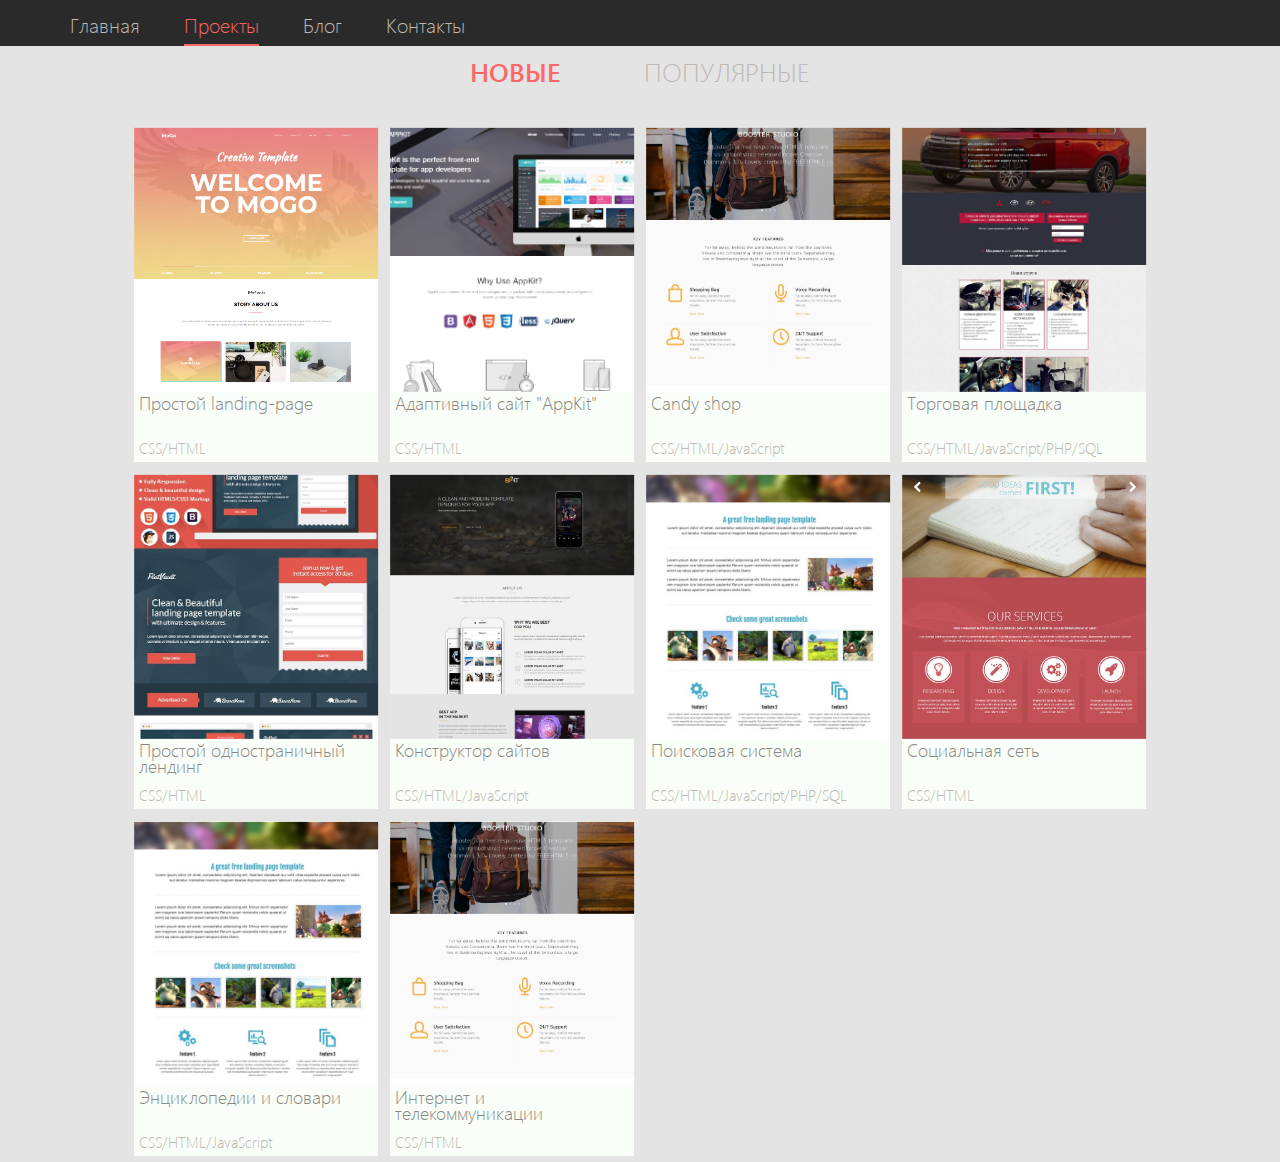
==== index.html @ 5f42e4a9 "Update index.html" ====
<!DOCTYPE html>
<html lang="en">

<head>
	<meta charset="UTF-8">
	<meta name="viewport" content="width=device-width, initial-scale=1.0">
	<meta http-equiv="X-UA-Compatible" content="ie=edge">
	<link rel="stylesheet" href="css/fonts.css">
	<link rel="stylesheet" href="css/normalize.css">
	<link rel="stylesheet" href="css/styles.css">
	<link rel="stylesheet" href="css/media_q.css">
	<title>Document</title>
</head>

<body>

	<div class="header-menu">
		<div class="header-menu__nav-btn"></div>
		<ul class="header-menu__box">
			<li><a class="header-menu__item" href="#">Главная</a></li>
			<li><a class="header-menu__item header-menu__item--active" href="#">Проекты</a></li>
			<li><a class="header-menu__item" href="#">Блог</a></li>
			<li><a class="header-menu__item" href="#">Контакты</a></li>
		</ul>
	</div>

	<div class="menu">
		<input type="checkbox" name="" id="menu__toogle">
		<label class="menu__btn" for="menu__toogle">
			<span class="menu__btn-icon"></span>
		</label>


		<ul class="menu__box">
			<li><a class="menu__item" href="#">Главная</a></li>
			<li><a class="menu__item" href="#">Проекты</a></li>
			<li><a class="menu__item" href="#">Блог</a></li>
			<li><a class="menu__item" href="#">Контакты</a></li>
		</ul>
	</div>

	<div class="wrap">
		<ul class="catalogue-filtr">
			<li class="catalogue-filtr__item"><span class="catalogue-filtr__link catalogue-filtr__link--active">Новые</span>
			</li>
			<li class="catalogue-filtr__item"><a class="catalogue-filtr__link" href="#">популярные</a></li>
		</ul>
	</div>

	<div class="wrap product-grid">
		<div class="product-grid__item product-card">
			<div class="product-card__wrapper">
				<div class="product-card__info product-card__info">
					<div class="product-info__img-box">
						<img class="product-info__img" src="img/product/mogo.png" alt="product">
					</div>
					<a href="mogo/index.html" class="product-info__desc">Простой landing-page</a>
					<p class="product-info__id">CSS/HTML</p>
				</div>
			</div>
		</div>
		<div class="product-grid__item product-card">
			<div class="product-card__wrapper">
				<div class="product-card__info product-card__info">
					<div class="product-info__img-box">
						<img class="product-info__img" src="img/product/appkit.png" alt="product">
					</div>
					<a href="appkit/index.html" class="product-info__desc">Адаптивный сайт "AppKit"</a>
					<p class="product-info__id">CSS/HTML</p>
				</div>
			</div>
		</div>
		<div class="product-grid__item product-card">
			<div class="product-card__wrapper">
				<div class="product-card__info product-card__info">
					<div class="product-info__img-box">
						<img class="product-info__img" src="img/product/2.jpg" alt="product">
					</div>
					<a href="candy_shop/index.html" class="product-info__desc">Candy shop</a>
					<p class="product-info__id">CSS/HTML/JavaScript</p>
				</div>
			</div>
		</div>
		<div class="product-grid__item product-card">
			<div class="product-card__wrapper">
				<div class="product-card__info product-card__info">
					<div class="product-info__img-box">
						<img class="product-info__img" src="img/product/3.jpg" alt="product">
					</div>
					<a href="#" class="product-info__desc">Торговая площадка</a>
					<p class="product-info__id">CSS/HTML/JavaScript/PHP/SQL</p>
				</div>
			</div>
		</div>
		<div class="product-grid__item product-card">
			<div class="product-card__wrapper">
				<div class="product-card__info product-card__info">
					<div class="product-info__img-box">
						<img class="product-info__img" src="img/product/4.jpg" alt="product">
					</div>
					<a href="#" class="product-info__desc">Простой одностраничный лендинг</a>
					<p class="product-info__id">CSS/HTML</p>
				</div>
			</div>
		</div>
		<div class="product-grid__item product-card">
			<div class="product-card__wrapper">
				<div class="product-card__info product-card__info">
					<div class="product-info__img-box">
						<img class="product-info__img" src="img/product/5.jpg" alt="product">
					</div>
					<a href="#" class="product-info__desc">Конструктор сайтов</a>
					<p class="product-info__id">CSS/HTML/JavaScript</p>
				</div>
			</div>
		</div>
		<div class="product-grid__item product-card">
			<div class="product-card__wrapper">
				<div class="product-card__info product-card__info">
					<div class="product-info__img-box">
						<img class="product-info__img" src="img/product/6.jpg" alt="product">
					</div>
					<a href="#" class="product-info__desc">Поисковая система</a>
					<p class="product-info__id">CSS/HTML/JavaScript/PHP/SQL</p>
				</div>
			</div>
		</div>
		<div class="product-grid__item product-card">
			<div class="product-card__wrapper">
				<div class="product-card__info product-card__info">
					<div class="product-info__img-box">
						<img class="product-info__img" src="img/product/7.jpg" alt="product">
					</div>
					<a href="#" class="product-info__desc">Социальная сеть</a>
					<p class="product-info__id">CSS/HTML</p>
				</div>
			</div>
		</div>
		<div class="product-grid__item product-card">
			<div class="product-card__wrapper">
				<div class="product-card__info product-card__info">
					<div class="product-info__img-box">
						<img class="product-info__img" src="img/product/6.jpg" alt="product">
					</div>
					<a href="#" class="product-info__desc">Энциклопедии и словари</a>
					<p class="product-info__id">CSS/HTML/JavaScript</p>
				</div>
			</div>
		</div>
		<div class="product-grid__item product-card">
			<div class="product-card__wrapper">
				<div class="product-card__info product-card__info">
					<div class="product-info__img-box">
						<img class="product-info__img" src="img/product/2.jpg" alt="product">
					</div>
					<a href="#" class="product-info__desc">Интернет и телекоммуникации</a>
					<p class="product-info__id">CSS/HTML</p>
				</div>
			</div>
		</div>
	</div>













</body>

</html>
---- css/fonts.css ----
@font-face {
    font-family: Trueno;
    font-style: normal;
    font-weight: 950;
    src: url('../fonts/SegoeUI-SemiBold.woff') format('woff');
    /* src: url('../fonts/TruenoUltBlk.woff2') format('woff2'); */
}

@font-face {
    font-family: Trueno;
    font-style: normal;
    font-weight: 300;
    src: url('../fonts/SegoeUI-Light.woff') format('woff');
    /* src: url('../fonts/TruenoLt.woff2') format('woff2'); */
}

@font-face {
    font-family: Trueno;
    font-style: normal;
    font-weight: 700;
    src: url('../fonts/SegoeUI-Light.woff') format('woff');
    /* src: url('../fonts/TruenoBd.woff2') format('woff2'); */
}
---- css/styles.css ----
html{color:#252525;background-color:#e4e4e4}html body{margin-top:60px}.header-menu{width:100%;height:46px;background-color:#2a2a2a;position:fixed;z-index:1;left:0;top:0}.header-menu__nav-btn{width:62px;height:46px;background-color:#ff6766}.header-menu__box{display:none}.menu{height:0}.menu #menu__toogle{opacity:0}.menu #menu__toogle:checked~.menu__btn .menu__btn-icon{-webkit-transform:rotate(45deg);transform:rotate(45deg)}.menu #menu__toogle:checked~.menu__btn :before{-webkit-transform:rotate(0deg);transform:rotate(0deg);top:0}.menu #menu__toogle:checked~.menu__btn :after{-webkit-transform:rotate(90deg);transform:rotate(90deg);top:0}.menu #menu__toogle:checked~.menu__box{visibility:visible;left:0}.menu__btn{display:block;position:fixed;top:12px;left:15px;width:30px;height:30px;z-index:2;cursor:pointer}.menu__btn-icon,.menu__btn-icon:after,.menu__btn-icon:before{margin:9px 0;display:block;position:absolute;width:100%;height:2px;background-color:#252525;-webkit-transition-duration:.25s;transition-duration:.25s}.menu__btn-icon:before{content:"";top:-12px;margin:0}.menu__btn-icon:after{content:"";bottom:-12px;margin:0}.menu__box{display:block;position:fixed;visibility:visible;z-index:1;margin:0;top:0;left:-100%;width:75%;height:100%;padding-left:0;border-top:46px solid #ff6766;background-color:#252525;-webkit-transition-duration:.4s;transition-duration:.4s}.menu__item{color:#ff6766;display:block;text-align:left;width:100%;font-size:30px;font-family:Segoe UI light;padding:15px;border-bottom:1px solid #272727}.menu__item:hover{background-color:#1b1b1b;color:#e4e4e4}.catalogue-filtr,.wrap{text-align:center}.catalogue-filtr{font-size:5.5vw;display:inline;margin:0 auto;padding:0}.catalogue-filtr__item{display:inline;margin:3%}.catalogue-filtr__link{color:#bdb9b5;text-transform:uppercase}.catalogue-filtr__link:hover{color:#ff6766}.catalogue-filtr__link--active{color:#ff6766;font-weight:900}.catalogue-filtr__link--active:hover{color:#252525}.product-grid{font-size:0;text-align:left;margin-top:3%}.product-card{width:96%;margin:2%;border:1px solid #e4e4e4;background-color:#f9fff8;display:inline-block}.product-card__wrapper{position:relative;width:100%;padding-bottom:137.2549019607843%}.product-card__info{position:absolute;width:100%;height:100%;font-size:10vw}.product-card__info .product-info{color:red}.product-card__info .product-info__cost{display:block;color:#aaa;font-size:1em;height:12%}.product-card__info .product-info__sell{color:#bdb9b5;font-size:.705882352em;height:5%}.product-card__info .product-info__img-box{position:relative;height:79%;width:100%}.product-card__info .product-info__img{position:absolute;top:50%;left:50%;-webkit-transform:translate(-50%,-50%);transform:translate(-50%,-50%);margin:0 auto;max-width:100%;height:100%;width:100%;-o-object-fit:cover;object-fit:cover;display:block}.product-card__info .product-info__sex{font-weight:700;color:#8a8784;font-size:.6470588235294118em;text-transform:uppercase;height:8%}.product-card__info .product-info__desc{display:block;color:#8a8784;font-size:.705882352em;height:15%;padding:3px 2% 0}.product-card__info .product-info__id{color:#bdb9b5;font-size:.5882352941176471em;height:5%;padding:0 2%}.product-card__info--sale .product-info__cost{color:#ff6766}.product-card__info--sale .product-info__sell{text-decoration:line-through}
/*# sourceMappingURL=[data-uri] */
---- css/media_q.css ----
@media (min-width:576px){.menu__box{width:50%}.catalogue-filtr{font-size:4vw}.product-card{width:46%;margin:2%}.product-card__info{font-size:5vw}}@media (min-width:768px){.menu__box{width:30%}.catalogue-filtr{font-size:2.8vw}.product-card{width:31.3333%;margin:1%}.product-card__info{font-size:3.33333333333333vw}}@media (min-width:992px){.header-menu__nav-btn{display:none}.header-menu__box{padding-left:50px;display:block}.header-menu li{display:inline;margin:0}.header-menu__item{color:#bdb9b5;font-size:20px;font-weight:700;margin:0 20px;padding-bottom:6px}.header-menu__item:hover{color:#ff6766}.header-menu__item--active{color:#ff6766;border-bottom:2px solid #ff6766}.menu{display:none}.catalogue-filtr{font-size:2vw}.product-grid{margin:3% 10% 0}.product-card{width:24%;margin:.5%}.product-card__info{font-size:2vw}}
/*# sourceMappingURL=[data-uri] */
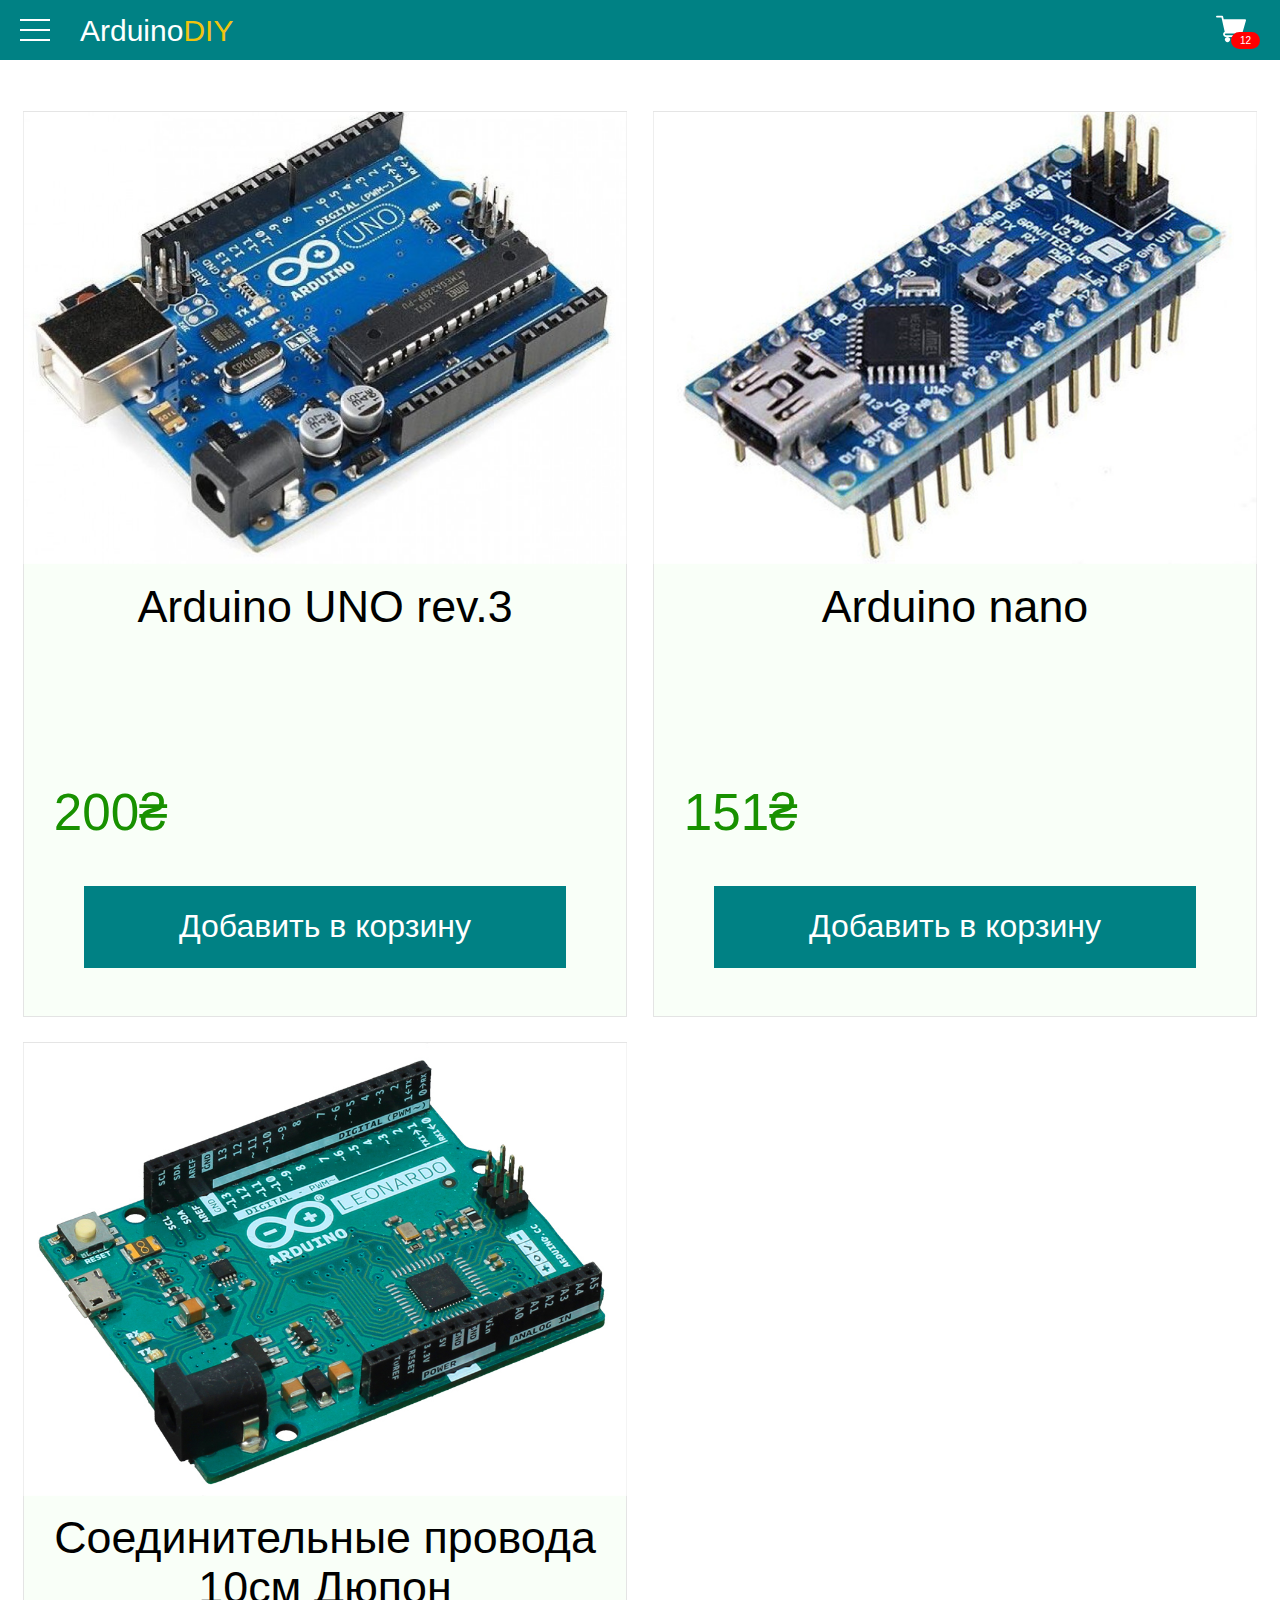
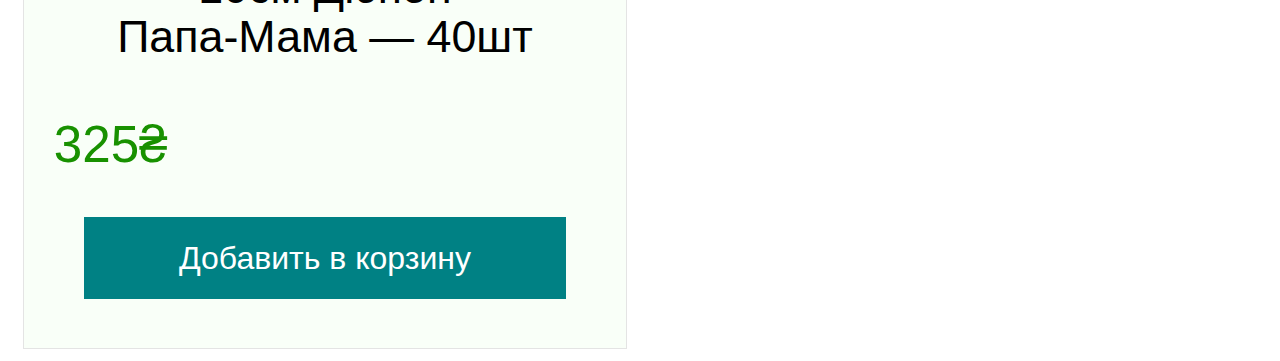
==== commit e581b418: "1" ====
--- a/index.html
+++ b/index.html
@@ -4,174 +4,116 @@
 <head>
 	<meta charset="UTF-8">
 	<meta name="viewport" content="width=device-width, initial-scale=1.0">
-	<meta http-equiv="X-UA-Compatible" content="ie=edge">
+	<title>Document</title>
+	<link rel="stylesheet" href="css/normalize.css">
 	<link rel="stylesheet" href="css/fonts.css">
-	<link rel="stylesheet" href="css/normalize.css">
-	<link rel="stylesheet" href="css/styles.css">
-	<link rel="stylesheet" href="css/media_q.css">
-	<title>Document</title>
+	<link rel="stylesheet" href="css/style.css">
+	<!-- <link rel="stylesheet" href="css/media_q1.css"> -->
+	<!-- <link rel="stylesheet" href="https://maxcdn.bootstrapcdn.com/font-awesome/4.5.0/css/font-awesome.min.css"> -->
+
 </head>
 
 <body>
+	<header class="header">
+		<div class="header__wrap">
+			<input id="menu__toggle" type="checkbox" />
+			<label class="menu__btn" for="menu__toggle">
+				<span></span>
+			</label>
+			<a href="#" class="header__logo">Arduino<span class="header__logo-light">DIY</span></a>
+			<ul class="header__menu">
+				<a href="#" class="header__logo-mobile">Arduino<span class="header__logo-light">DIY</span></a>
+				<li class="header__search">
+					<div class="search">
+						<input type="search" name="q">
+						<!-- <input type="submit" value="Поиск"> -->
+						<button>
+							<svg xmlns="http://www.w3.org/2000/svg" xmlns:xlink="http://www.w3.org/1999/xlink" version="1.1"
+								id="Capa_1" viewBox="0 0 511.999 511.999"
+								style="enable-background:new 0 0 511.999 511.999;" xml:space="preserve">
+								<path
+									d="M508.874,478.708L360.142,329.976c28.21-34.827,45.191-79.103,45.191-127.309c0-111.75-90.917-202.667-202.667-202.667    S0,90.917,0,202.667s90.917,202.667,202.667,202.667c48.206,0,92.482-16.982,127.309-45.191l148.732,148.732    c4.167,4.165,10.919,4.165,15.086,0l15.081-15.082C513.04,489.627,513.04,482.873,508.874,478.708z M202.667,362.667    c-88.229,0-160-71.771-160-160s71.771-160,160-160s160,71.771,160,160S290.896,362.667,202.667,362.667z" />
+							</svg>
+						</button>
+					</div>
+				</li>
+				<li><a class="header__menu-item" href="#">Головна</a></li>
+				<li><a class="header__menu-item" href="#">Про нас</a></li>
+				<li class="tab">
+					<input class="input" type="checkbox" id="tab1">
+					<label for="tab1" class="tab-title header__menu-item">Каталог</label>
+					<ul class="tab-content">
+						<li><a class="tab__link" href="#">&#149; Плати</a></li>
+						<li><a class="tab__link" href="#">&#149; Модулі</a></li>
+						<input class="input" type="submit" value="Submit">
+					</ul>
+				</li>
+				<li><a class="header__menu-item" href="#">Відгуки</a></li>
+				<li><a class="header__menu-item" href="#">Контакти</a></li>
+				<li><a class="header__menu-item" href="#">Блог</a></li>
+			</ul>
+			<a href="#" class="header__cart"><svg xmlns="http://www.w3.org/2000/svg" viewBox="0 -31 512.00033 512">
+					<path
+						d="m166 300.003906h271.003906c6.710938 0 12.597656-4.4375 14.414063-10.882812l60.003906-210.003906c1.289063-4.527344.40625-9.390626-2.433594-13.152344-2.84375-3.75-7.265625-5.964844-11.984375-5.964844h-365.632812l-10.722656-48.25c-1.523438-6.871094-7.617188-11.75-14.648438-11.75h-91c-8.289062 0-15 6.710938-15 15 0 8.292969 6.710938 15 15 15h78.960938l54.167968 243.75c-15.9375 6.929688-27.128906 22.792969-27.128906 41.253906 0 24.8125 20.1875 45 45 45h271.003906c8.292969 0 15-6.707031 15-15 0-8.289062-6.707031-15-15-15h-271.003906c-8.261719 0-15-6.722656-15-15s6.738281-15 15-15zm0 0" />
+					<path
+						d="m151 405.003906c0 24.816406 20.1875 45 45.003906 45 24.8125 0 45-20.183594 45-45 0-24.8125-20.1875-45-45-45-24.816406 0-45.003906 20.1875-45.003906 45zm0 0" />
+					<path
+						d="m362.003906 405.003906c0 24.816406 20.1875 45 45 45 24.816406 0 45-20.183594 45-45 0-24.8125-20.183594-45-45-45-24.8125 0-45 20.1875-45 45zm0 0" />
+				</svg>
+				<span class="header__cart-count">12</span>
+			</a>
+		</div>
 
-	<div class="header-menu">
-		<div class="header-menu__nav-btn"></div>
-		<ul class="header-menu__box">
-			<li><a class="header-menu__item" href="#">Главная</a></li>
-			<li><a class="header-menu__item header-menu__item--active" href="#">Проекты</a></li>
-			<li><a class="header-menu__item" href="#">Блог</a></li>
-			<li><a class="header-menu__item" href="#">Контакты</a></li>
-		</ul>
-	</div>
+	</header>
 
-	<div class="menu">
-		<input type="checkbox" name="" id="menu__toogle">
-		<label class="menu__btn" for="menu__toogle">
-			<span class="menu__btn-icon"></span>
-		</label>
+	<main>
+		<aside>
 
+		</aside>
 
-		<ul class="menu__box">
-			<li><a class="menu__item" href="#">Главная</a></li>
-			<li><a class="menu__item" href="#">Проекты</a></li>
-			<li><a class="menu__item" href="#">Блог</a></li>
-			<li><a class="menu__item" href="#">Контакты</a></li>
-		</ul>
-	</div>
-
-	<div class="wrap">
-		<ul class="catalogue-filtr">
-			<li class="catalogue-filtr__item"><span class="catalogue-filtr__link catalogue-filtr__link--active">Новые</span>
-			</li>
-			<li class="catalogue-filtr__item"><a class="catalogue-filtr__link" href="#">популярные</a></li>
-		</ul>
-	</div>
-
-	<div class="wrap product-grid">
-		<div class="product-grid__item product-card">
-			<div class="product-card__wrapper">
-				<div class="product-card__info product-card__info">
-					<div class="product-info__img-box">
-						<img class="product-info__img" src="img/product/mogo.png" alt="product">
+		<section>
+			<div class="wrap product-grid">
+				<div class="product-card">
+					<div class="product-card__wrapper">
+						<div class="product-card__info">
+							<div class="product-info__img-box">
+								<img class="product-info__img" src="img/uno.jpg" alt="product">
+							</div>
+							<a href="mogo/index.html" class="product-info__desc">Arduino UNO rev.3</a>
+							<p class="product-info__id">200₴</p>
+							<button class="product-info__buy-btn">Добавить в корзину</button>
+						</div>
 					</div>
-					<a href="mogo/index.html" class="product-info__desc">Простой landing-page</a>
-					<p class="product-info__id">CSS/HTML</p>
+				</div>
+				<div class="product-card">
+					<div class="product-card__wrapper">
+						<div class="product-card__info">
+							<div class="product-info__img-box">
+								<img class="product-info__img" src="img/nano.jpg" alt="product">
+							</div>
+							<a href="#" class="product-info__desc">Arduino nano</a>
+							<p class="product-info__id">151₴</p>
+							<button class="product-info__buy-btn">Добавить в корзину</button>
+						</div>
+					</div>
+				</div>
+				<div class="product-card">
+					<div class="product-card__wrapper">
+						<div class="product-card__info product-card__info">
+							<div class="product-info__img-box">
+								<img class="product-info__img" src="img/leonardo.jpg" alt="product">
+							</div>
+							<a href="#" class="product-info__desc">
+								Соединительные провода 10см Дюпон <br>Папа-Мама — 40шт
+								</a>
+							<p class="product-info__id">325₴</p>
+							<button class="product-info__buy-btn">Добавить в корзину</button>
+						</div>
+					</div>
 				</div>
 			</div>
-		</div>
-		<div class="product-grid__item product-card">
-			<div class="product-card__wrapper">
-				<div class="product-card__info product-card__info">
-					<div class="product-info__img-box">
-						<img class="product-info__img" src="img/product/appkit.png" alt="product">
-					</div>
-					<a href="appkit/index.html" class="product-info__desc">Адаптивный сайт "AppKit"</a>
-					<p class="product-info__id">CSS/HTML</p>
-				</div>
-			</div>
-		</div>
-		<div class="product-grid__item product-card">
-			<div class="product-card__wrapper">
-				<div class="product-card__info product-card__info">
-					<div class="product-info__img-box">
-						<img class="product-info__img" src="img/product/2.jpg" alt="product">
-					</div>
-					<a href="candy_shop/index.html" class="product-info__desc">Candy shop</a>
-					<p class="product-info__id">CSS/HTML/JavaScript</p>
-				</div>
-			</div>
-		</div>
-		<div class="product-grid__item product-card">
-			<div class="product-card__wrapper">
-				<div class="product-card__info product-card__info">
-					<div class="product-info__img-box">
-						<img class="product-info__img" src="img/product/3.jpg" alt="product">
-					</div>
-					<a href="#" class="product-info__desc">Торговая площадка</a>
-					<p class="product-info__id">CSS/HTML/JavaScript/PHP/SQL</p>
-				</div>
-			</div>
-		</div>
-		<div class="product-grid__item product-card">
-			<div class="product-card__wrapper">
-				<div class="product-card__info product-card__info">
-					<div class="product-info__img-box">
-						<img class="product-info__img" src="img/product/4.jpg" alt="product">
-					</div>
-					<a href="#" class="product-info__desc">Простой одностраничный лендинг</a>
-					<p class="product-info__id">CSS/HTML</p>
-				</div>
-			</div>
-		</div>
-		<div class="product-grid__item product-card">
-			<div class="product-card__wrapper">
-				<div class="product-card__info product-card__info">
-					<div class="product-info__img-box">
-						<img class="product-info__img" src="img/product/5.jpg" alt="product">
-					</div>
-					<a href="#" class="product-info__desc">Конструктор сайтов</a>
-					<p class="product-info__id">CSS/HTML/JavaScript</p>
-				</div>
-			</div>
-		</div>
-		<div class="product-grid__item product-card">
-			<div class="product-card__wrapper">
-				<div class="product-card__info product-card__info">
-					<div class="product-info__img-box">
-						<img class="product-info__img" src="img/product/6.jpg" alt="product">
-					</div>
-					<a href="#" class="product-info__desc">Поисковая система</a>
-					<p class="product-info__id">CSS/HTML/JavaScript/PHP/SQL</p>
-				</div>
-			</div>
-		</div>
-		<div class="product-grid__item product-card">
-			<div class="product-card__wrapper">
-				<div class="product-card__info product-card__info">
-					<div class="product-info__img-box">
-						<img class="product-info__img" src="img/product/7.jpg" alt="product">
-					</div>
-					<a href="#" class="product-info__desc">Социальная сеть</a>
-					<p class="product-info__id">CSS/HTML</p>
-				</div>
-			</div>
-		</div>
-		<div class="product-grid__item product-card">
-			<div class="product-card__wrapper">
-				<div class="product-card__info product-card__info">
-					<div class="product-info__img-box">
-						<img class="product-info__img" src="img/product/6.jpg" alt="product">
-					</div>
-					<a href="#" class="product-info__desc">Энциклопедии и словари</a>
-					<p class="product-info__id">CSS/HTML/JavaScript</p>
-				</div>
-			</div>
-		</div>
-		<div class="product-grid__item product-card">
-			<div class="product-card__wrapper">
-				<div class="product-card__info product-card__info">
-					<div class="product-info__img-box">
-						<img class="product-info__img" src="img/product/2.jpg" alt="product">
-					</div>
-					<a href="#" class="product-info__desc">Интернет и телекоммуникации</a>
-					<p class="product-info__id">CSS/HTML</p>
-				</div>
-			</div>
-		</div>
-	</div>
-
-
-
-
-
-
-
-
-
-
-
-
-
+		</section>
+	</main>
 </body>
 
-</html>
+</html>--- a/css/fonts.css
+++ b/css/fonts.css
@@ -1,23 +1,2 @@
-@font-face {
-    font-family: Trueno;
-    font-style: normal;
-    font-weight: 950;
-    src: url('../fonts/SegoeUI-SemiBold.woff') format('woff');
-    /* src: url('../fonts/TruenoUltBlk.woff2') format('woff2'); */
-}
-
-@font-face {
-    font-family: Trueno;
-    font-style: normal;
-    font-weight: 300;
-    src: url('../fonts/SegoeUI-Light.woff') format('woff');
-    /* src: url('../fonts/TruenoLt.woff2') format('woff2'); */
-}
-
-@font-face {
-    font-family: Trueno;
-    font-style: normal;
-    font-weight: 700;
-    src: url('../fonts/SegoeUI-Light.woff') format('woff');
-    /* src: url('../fonts/TruenoBd.woff2') format('woff2'); */
-}+@font-face{font-family:Maya;font-style:normal;font-weight:400;src:url(../fonts/maya.woff) format("woff")}
+/*# sourceMappingURL=[data-uri] */
--- a/css/style.css
+++ b/css/style.css
@@ -0,0 +1,2 @@
+@charset "UTF-8";.header{height:60px;background-color:#008184;position:-webkit-sticky;position:sticky;top:0;z-index:2;width:100%}.header__wrap{height:100%;display:flex;justify-content:space-between;align-items:center}.header #menu__toggle{display:none}.header #menu__toggle:checked~.menu__btn>span{transform:rotate(45deg)}.header #menu__toggle:checked~.menu__btn>span:before{top:0;transform:rotate(0)}.header #menu__toggle:checked~.menu__btn>span:after{top:0;transform:rotate(90deg)}.header #menu__toggle:checked~.header__menu{visibility:visible;left:0}.header .menu__btn{display:flex;align-items:center;position:fixed;top:10px;left:20px;width:30px;height:40px;cursor:pointer;z-index:2}.header .menu__btn>span,.header .menu__btn>span:after,.header .menu__btn>span:before{display:block;position:absolute;width:100%;height:2px;background-color:#fff;transition-duration:.25s}.header .menu__btn>span:before{content:"";top:-10px}.header .menu__btn>span:after{content:"";top:10px}.header__logo{color:#fff;font-size:30px;margin-left:80px;transition:.5s}.header__logo-light,.header__logo:hover{color:#f1c40f}.header__logo-mobile{color:#fff;font-size:30px;margin-left:80px;padding:17px 0;transition:.5s}.header__logo-mobile:hover{color:#f1c40f}.header__search .search{margin:10px 40px;display:flex;width:100%x;height:40px;min-height:20px;outline:none}.header__search input[type=search]{height:39px;position:relative;border:none;outline:none;width:100%;background-color:#008184;padding-left:20px;color:#f1c40f}.header__search input[type=search]::-webkit-search-cancel-button{display:none}.header__search button{outline:none;right:0;top:5px;width:60px;height:39px;border:none;background-color:#f1c40f}.header__search button svg{margin-top:5px;height:20px;width:20px;fill:#323232}.header__search button:active{background-color:#b1900d}.header__menu{z-index:1;display:flex;flex-direction:column;position:fixed;visibility:hidden;top:0;left:-100%;width:85%;height:1000px;margin:0;padding:0;list-style:none;background-color:#014e51;box-shadow:1px 0 6px rgba(0,0,0,.2);transition-duration:.25s}.header__menu-item{display:block;color:#fff;font-size:20px;font-weight:100;padding:10px 10px 10px 20px;margin:0 40px;transition:.5s;border-bottom:1px solid rgba(1,93,94,.76)}.header__menu-item:hover{background-color:#008184;color:#f1c40f}.header__menu .tab .input{display:none}.header__menu .tab-title{display:block;cursor:pointer}.header__menu .tab-title:after{content:"+";float:right}.header__menu .tab-content{display:none;padding:0}.header__menu .tab :checked+.tab-title{padding-bottom:10px}.header__menu .tab :checked+.tab-title:after{content:"−"}.header__menu .tab :checked~.tab-content{display:block}.header__menu .tab__link{width:70%;display:block;padding:10px;color:#fff;margin-left:80px}.header__menu .tab__link:hover{color:#f1c40f;background-color:#008184}.header__cart{padding:10px 0 10px 10px}.header__cart svg{height:30px;width:30px;fill:#fff}.header__cart svg:hover{fill:#f1c40f;transition:.5s}.header__cart-count{color:#fff;position:relative;left:-20px;background-color:red;padding:3px 9px;border-radius:25px;font-size:10px;z-index:0}section .product-grid{font-size:0;text-align:left;margin:3% 10px 0;display:flex;flex-wrap:wrap}section .product-card{width:48%;margin:1%;border:1px solid #e4e4e4;background-color:#f9fff8;display:inline-block}section .product-card__wrapper{position:relative;width:100%;padding-bottom:150%}section .product-card__info{position:absolute;width:100%;height:100%;font-size:10vw}section .product-card__info .product-info__img-box{position:relative;height:50%;width:100%}section .product-card__info .product-info__img{position:absolute;top:50%;left:50%;transform:translate(-50%,-50%);margin:0 auto;max-width:100%;height:100%;width:100%;-o-object-fit:cover;object-fit:cover;display:block}section .product-card__info .product-info__desc{display:block;text-align:center;color:#000;font-size:35%;line-height:1.1;height:25%;padding:18px 2% 0}section .product-card__info .product-info__id{color:#189100;font-size:40%;height:5%;padding:0 5%}section .product-card__info .product-info__buy-btn{color:#fff;font-size:25%;text-decoration:none;-webkit-user-select:none;-moz-user-select:none;-ms-user-select:none;user-select:none;background:#008184;padding:.7em 1.5em;outline:none;border:none;margin:0 10% 5%;width:80%}section .product-card__info .product-info__buy-btn:active,section .product-card__info .product-info__buy-btn:hover{background-color:#014e51}
+/*# sourceMappingURL=[data-uri] */
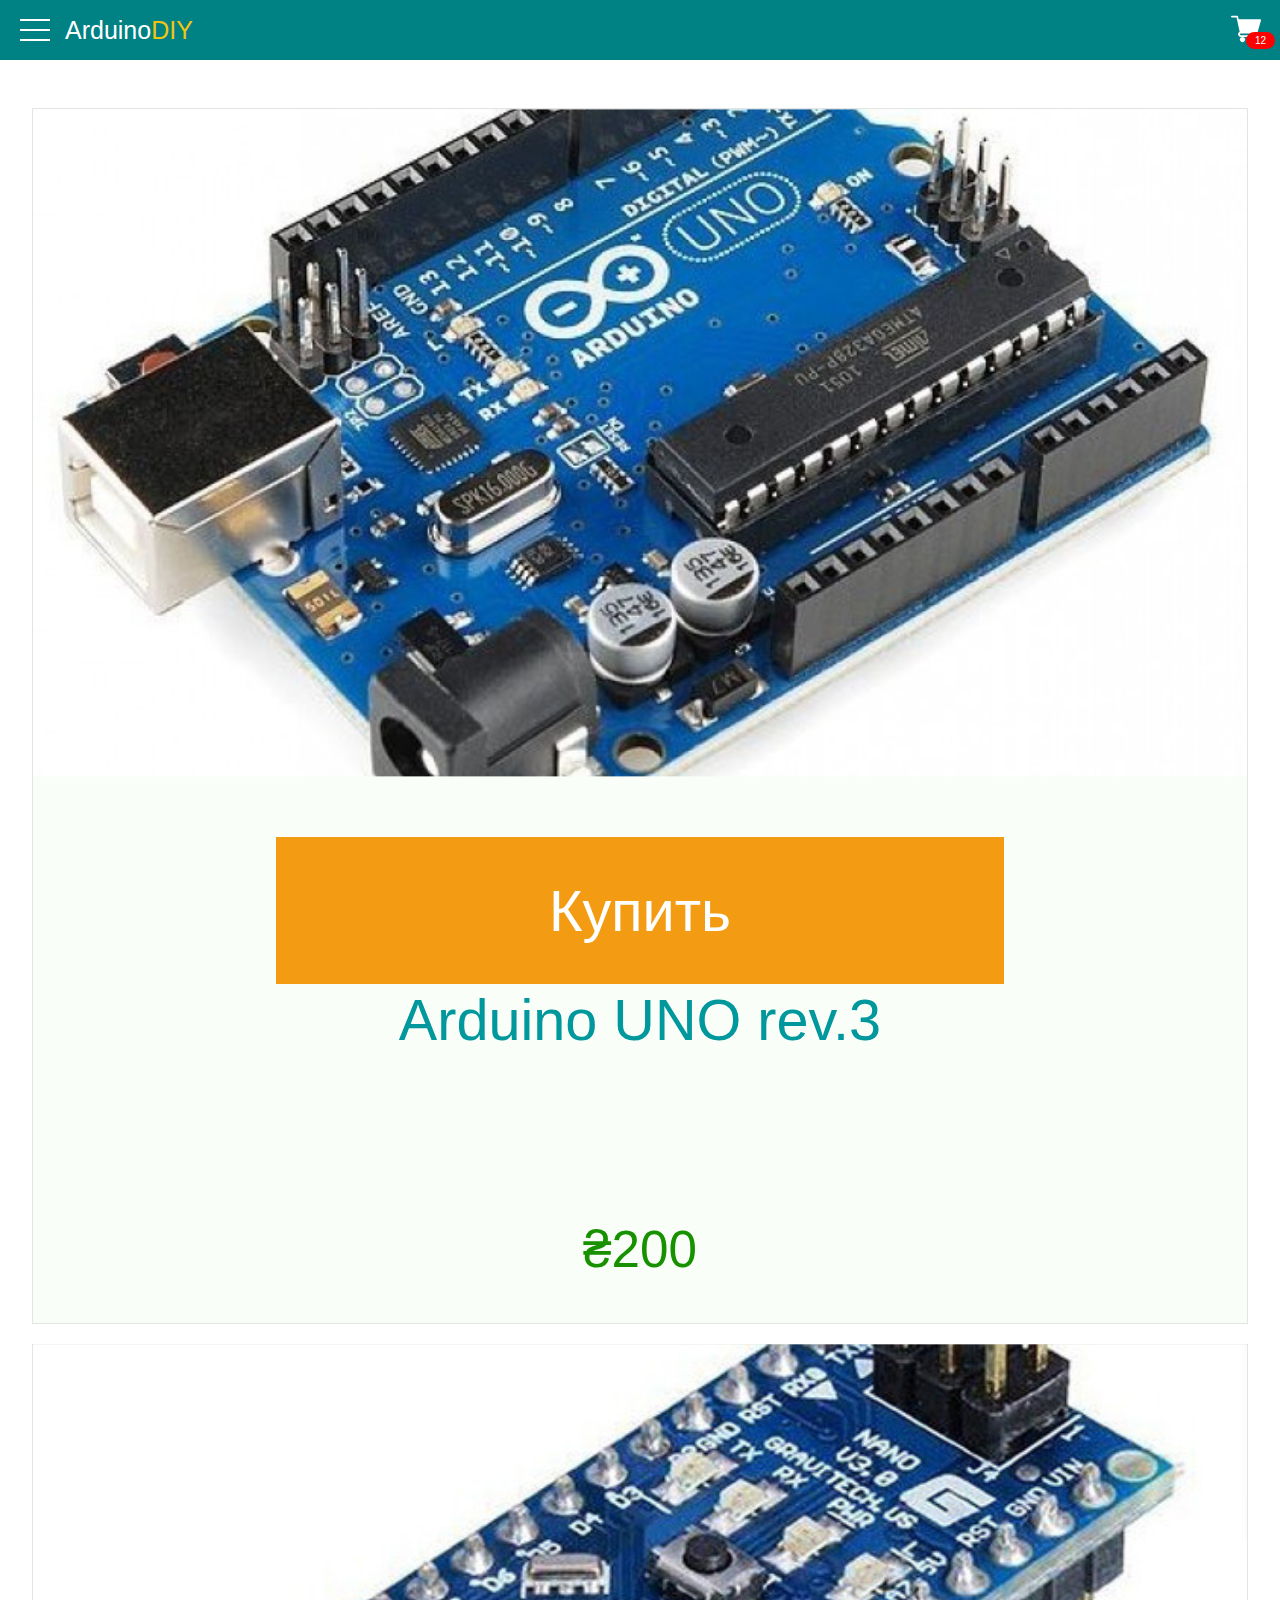
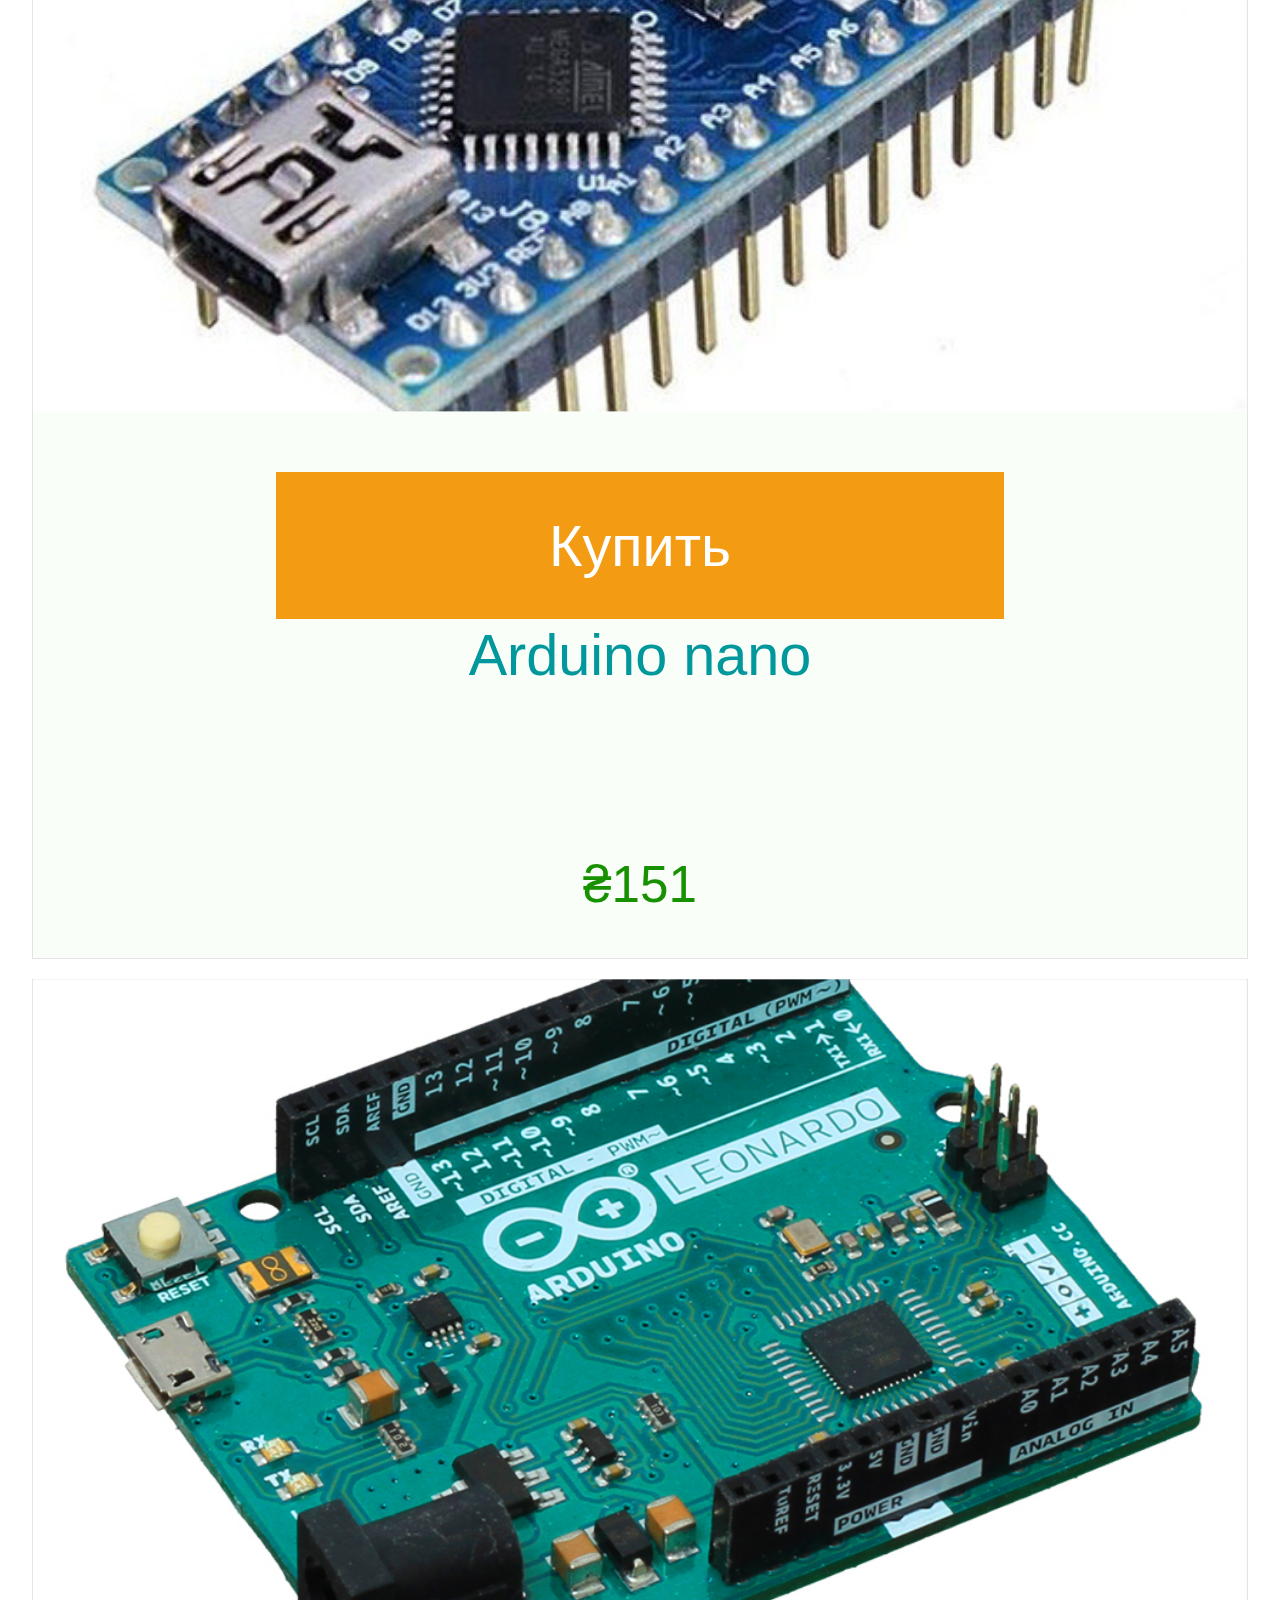
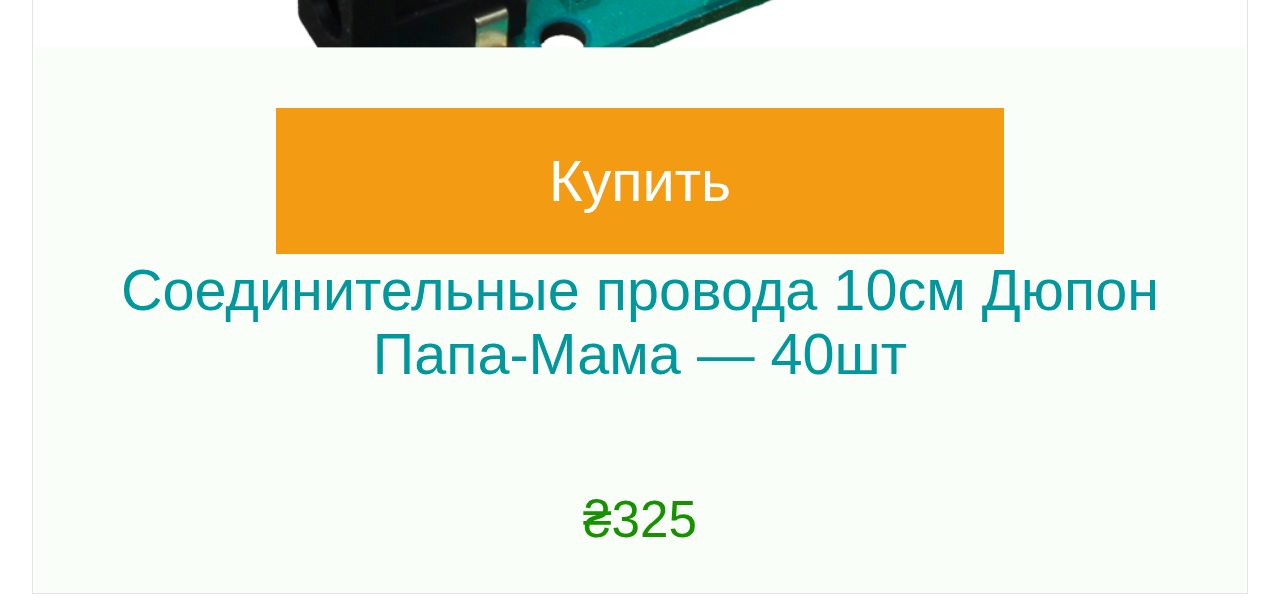
==== commit b990e0de: "1" ====
--- a/index.html
+++ b/index.html
@@ -79,9 +79,10 @@
 							<div class="product-info__img-box">
 								<img class="product-info__img" src="img/uno.jpg" alt="product">
 							</div>
+							<button class="product-info__buy-btn">Купить</button>
 							<a href="mogo/index.html" class="product-info__desc">Arduino UNO rev.3</a>
-							<p class="product-info__id">200₴</p>
-							<button class="product-info__buy-btn">Добавить в корзину</button>
+							<p class="product-info__id">₴200</p>
+
 						</div>
 					</div>
 				</div>
@@ -91,9 +92,10 @@
 							<div class="product-info__img-box">
 								<img class="product-info__img" src="img/nano.jpg" alt="product">
 							</div>
+							<button class="product-info__buy-btn">Купить</button>
 							<a href="#" class="product-info__desc">Arduino nano</a>
-							<p class="product-info__id">151₴</p>
-							<button class="product-info__buy-btn">Добавить в корзину</button>
+							<p class="product-info__id">₴151</p>
+
 						</div>
 					</div>
 				</div>
@@ -103,11 +105,11 @@
 							<div class="product-info__img-box">
 								<img class="product-info__img" src="img/leonardo.jpg" alt="product">
 							</div>
+							<button class="product-info__buy-btn">Купить</button>
 							<a href="#" class="product-info__desc">
 								Соединительные провода 10см Дюпон <br>Папа-Мама — 40шт
 								</a>
-							<p class="product-info__id">325₴</p>
-							<button class="product-info__buy-btn">Добавить в корзину</button>
+							<p class="product-info__id">₴325</p>
 						</div>
 					</div>
 				</div>
--- a/css/style.css
+++ b/css/style.css
@@ -1,2 +1,2 @@
-@charset "UTF-8";.header{height:60px;background-color:#008184;position:-webkit-sticky;position:sticky;top:0;z-index:2;width:100%}.header__wrap{height:100%;display:flex;justify-content:space-between;align-items:center}.header #menu__toggle{display:none}.header #menu__toggle:checked~.menu__btn>span{transform:rotate(45deg)}.header #menu__toggle:checked~.menu__btn>span:before{top:0;transform:rotate(0)}.header #menu__toggle:checked~.menu__btn>span:after{top:0;transform:rotate(90deg)}.header #menu__toggle:checked~.header__menu{visibility:visible;left:0}.header .menu__btn{display:flex;align-items:center;position:fixed;top:10px;left:20px;width:30px;height:40px;cursor:pointer;z-index:2}.header .menu__btn>span,.header .menu__btn>span:after,.header .menu__btn>span:before{display:block;position:absolute;width:100%;height:2px;background-color:#fff;transition-duration:.25s}.header .menu__btn>span:before{content:"";top:-10px}.header .menu__btn>span:after{content:"";top:10px}.header__logo{color:#fff;font-size:30px;margin-left:80px;transition:.5s}.header__logo-light,.header__logo:hover{color:#f1c40f}.header__logo-mobile{color:#fff;font-size:30px;margin-left:80px;padding:17px 0;transition:.5s}.header__logo-mobile:hover{color:#f1c40f}.header__search .search{margin:10px 40px;display:flex;width:100%x;height:40px;min-height:20px;outline:none}.header__search input[type=search]{height:39px;position:relative;border:none;outline:none;width:100%;background-color:#008184;padding-left:20px;color:#f1c40f}.header__search input[type=search]::-webkit-search-cancel-button{display:none}.header__search button{outline:none;right:0;top:5px;width:60px;height:39px;border:none;background-color:#f1c40f}.header__search button svg{margin-top:5px;height:20px;width:20px;fill:#323232}.header__search button:active{background-color:#b1900d}.header__menu{z-index:1;display:flex;flex-direction:column;position:fixed;visibility:hidden;top:0;left:-100%;width:85%;height:1000px;margin:0;padding:0;list-style:none;background-color:#014e51;box-shadow:1px 0 6px rgba(0,0,0,.2);transition-duration:.25s}.header__menu-item{display:block;color:#fff;font-size:20px;font-weight:100;padding:10px 10px 10px 20px;margin:0 40px;transition:.5s;border-bottom:1px solid rgba(1,93,94,.76)}.header__menu-item:hover{background-color:#008184;color:#f1c40f}.header__menu .tab .input{display:none}.header__menu .tab-title{display:block;cursor:pointer}.header__menu .tab-title:after{content:"+";float:right}.header__menu .tab-content{display:none;padding:0}.header__menu .tab :checked+.tab-title{padding-bottom:10px}.header__menu .tab :checked+.tab-title:after{content:"−"}.header__menu .tab :checked~.tab-content{display:block}.header__menu .tab__link{width:70%;display:block;padding:10px;color:#fff;margin-left:80px}.header__menu .tab__link:hover{color:#f1c40f;background-color:#008184}.header__cart{padding:10px 0 10px 10px}.header__cart svg{height:30px;width:30px;fill:#fff}.header__cart svg:hover{fill:#f1c40f;transition:.5s}.header__cart-count{color:#fff;position:relative;left:-20px;background-color:red;padding:3px 9px;border-radius:25px;font-size:10px;z-index:0}section .product-grid{font-size:0;text-align:left;margin:3% 10px 0;display:flex;flex-wrap:wrap}section .product-card{width:48%;margin:1%;border:1px solid #e4e4e4;background-color:#f9fff8;display:inline-block}section .product-card__wrapper{position:relative;width:100%;padding-bottom:150%}section .product-card__info{position:absolute;width:100%;height:100%;font-size:10vw}section .product-card__info .product-info__img-box{position:relative;height:50%;width:100%}section .product-card__info .product-info__img{position:absolute;top:50%;left:50%;transform:translate(-50%,-50%);margin:0 auto;max-width:100%;height:100%;width:100%;-o-object-fit:cover;object-fit:cover;display:block}section .product-card__info .product-info__desc{display:block;text-align:center;color:#000;font-size:35%;line-height:1.1;height:25%;padding:18px 2% 0}section .product-card__info .product-info__id{color:#189100;font-size:40%;height:5%;padding:0 5%}section .product-card__info .product-info__buy-btn{color:#fff;font-size:25%;text-decoration:none;-webkit-user-select:none;-moz-user-select:none;-ms-user-select:none;user-select:none;background:#008184;padding:.7em 1.5em;outline:none;border:none;margin:0 10% 5%;width:80%}section .product-card__info .product-info__buy-btn:active,section .product-card__info .product-info__buy-btn:hover{background-color:#014e51}
-/*# sourceMappingURL=[data-uri] */
+@charset "UTF-8";.header{height:60px;background-color:#008184;position:-webkit-sticky;position:sticky;top:0;z-index:2;width:100%}.header__wrap{height:100%;display:flex;justify-content:space-between;align-items:center}.header #menu__toggle{display:none}.header #menu__toggle:checked~.menu__btn>span{transform:rotate(45deg)}.header #menu__toggle:checked~.menu__btn>span:before{top:0;transform:rotate(0)}.header #menu__toggle:checked~.menu__btn>span:after{top:0;transform:rotate(90deg)}.header #menu__toggle:checked~.header__menu{visibility:visible;left:0}.header .menu__btn{display:flex;align-items:center;position:fixed;top:10px;left:20px;width:30px;height:40px;cursor:pointer;z-index:2}.header .menu__btn>span,.header .menu__btn>span:after,.header .menu__btn>span:before{display:block;position:absolute;width:100%;height:2px;background-color:#fff;transition-duration:.25s}.header .menu__btn>span:before{content:"";top:-10px}.header .menu__btn>span:after{content:"";top:10px}.header__logo{color:#fff;font-size:25px;margin-left:65px;transition:.5s}.header__logo-light,.header__logo:hover{color:#f1c40f}.header__logo-mobile{color:#fff;font-size:25px;margin-left:65px;padding:17px 0;transition:.5s}.header__logo-mobile:hover{color:#f1c40f}.header__search .search{margin:10px;display:flex;height:40px;min-height:20px;outline:none}.header__search input[type=search]{height:39px;position:relative;border:none;outline:none;width:100%;background-color:#008184;padding-left:20px;color:#f1c40f}.header__search input[type=search]::-webkit-search-cancel-button{display:none}.header__search button{outline:none;right:0;top:5px;width:60px;height:39px;border:none;background-color:#f1c40f}.header__search button svg{margin-top:5px;height:20px;width:20px;fill:#323232}.header__search button:active{background-color:#b1900d}.header__menu{z-index:1;display:flex;flex-direction:column;position:fixed;visibility:hidden;top:0;left:-100%;width:85%;height:1000px;margin:0;padding:0;list-style:none;background-color:#014e51;box-shadow:1px 0 6px rgba(0,0,0,.2);transition-duration:.25s}.header__menu-item{display:block;color:#fff!important;font-size:20px;font-weight:100;padding:10px 10px 10px 20px;margin:0 10px;transition:.5s;border-bottom:1px solid rgba(1,93,94,.76)}.header__menu-item:hover{background-color:#008184;color:#f1c40f}.header__menu .tab .input{display:none}.header__menu .tab-title{display:block;cursor:pointer}.header__menu .tab-title:after{content:"+";float:right}.header__menu .tab-content{display:none;padding:0}.header__menu .tab :checked+.tab-title{padding-bottom:10px}.header__menu .tab :checked+.tab-title:after{content:"−"}.header__menu .tab :checked~.tab-content{display:block}.header__menu .tab__link{width:70%;display:block;padding:10px;color:#fff;margin-left:30px;font-weight:300}.header__menu .tab__link:hover{color:#f1c40f;background-color:#008184}.header__cart{padding:10px 0 10px 10px;position:relative;right:-15px}.header__cart svg{height:30px;width:30px;fill:#fff}.header__cart svg:hover{fill:#f1c40f;transition:.5s}.header__cart-count{color:#fff;position:relative;left:-20px;background-color:red;padding:3px 9px;border-radius:25px;font-size:10px;z-index:0}section .product-grid{font-size:0;text-align:left;margin:3% 20px 0;display:flex;flex-wrap:wrap}section .product-card{width:98%;margin:10px 1%;border:1px solid #e4e4e4;background-color:#f9fff8;display:inline-block}section .product-card__wrapper{position:relative;width:100%;padding-bottom:100%}section .product-card__info{position:absolute;width:100%;height:100%;font-size:10vw}section .product-card__info .product-info__img-box{position:relative;height:55%;width:100%}section .product-card__info .product-info__img{position:absolute;top:50%;left:50%;transform:translate(-50%,-50%);margin:0 auto;max-width:100%;height:100%;width:100%;-o-object-fit:cover;object-fit:cover;display:block}section .product-card__info .product-info__desc{display:block;text-align:center;color:#00979d;font-size:45%;line-height:1.1;height:20%;padding:5px 2% 0}section .product-card__info .product-info__id{color:#189100;font-size:40%;text-align:center}section .product-card__info .product-info__buy-btn{color:#fff;font-size:45%;text-decoration:none;-webkit-user-select:none;-moz-user-select:none;-ms-user-select:none;user-select:none;background:#f39c13;padding:.7em 1.5em;outline:none;border:none;margin:5% 20% 0;width:60%}section .product-card__info .product-info__buy-btn:active,section .product-card__info .product-info__buy-btn:hover{background-color:#f1c40f}
+/*# sourceMappingURL=[data-uri] */
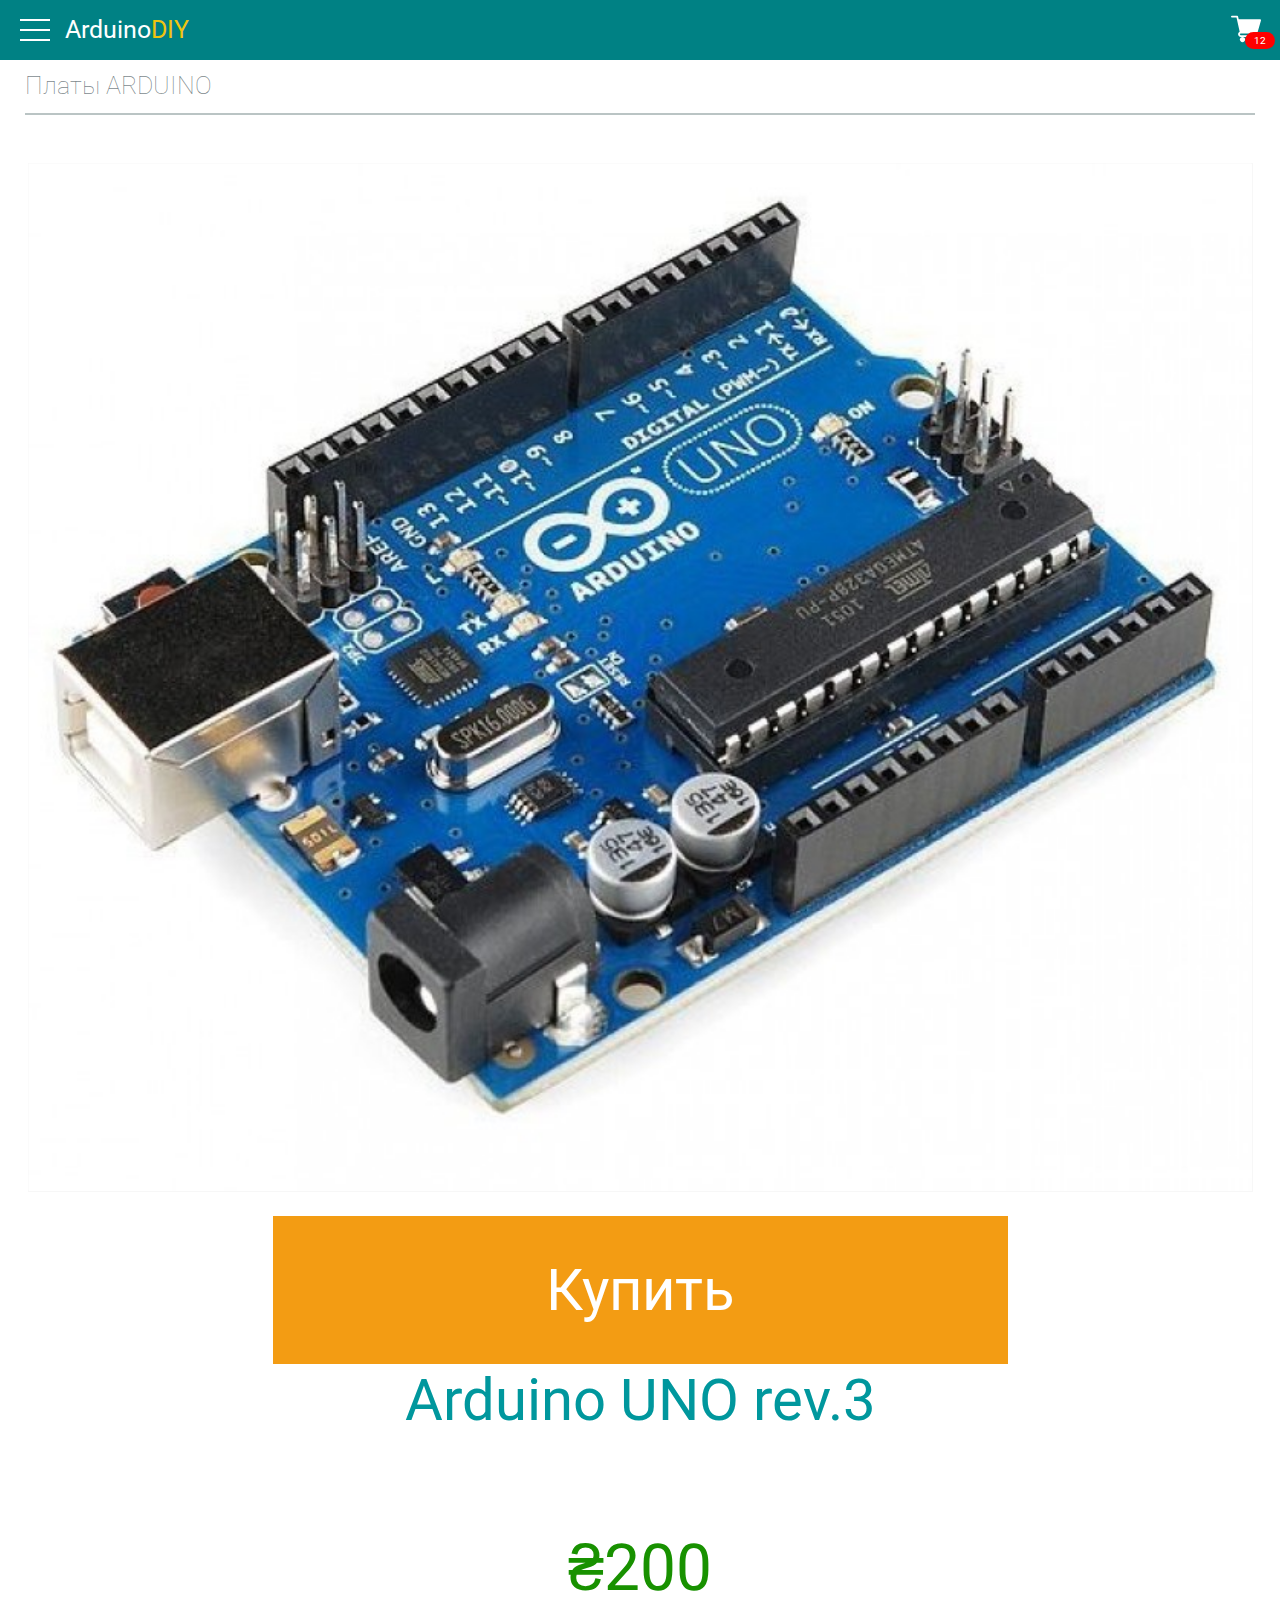
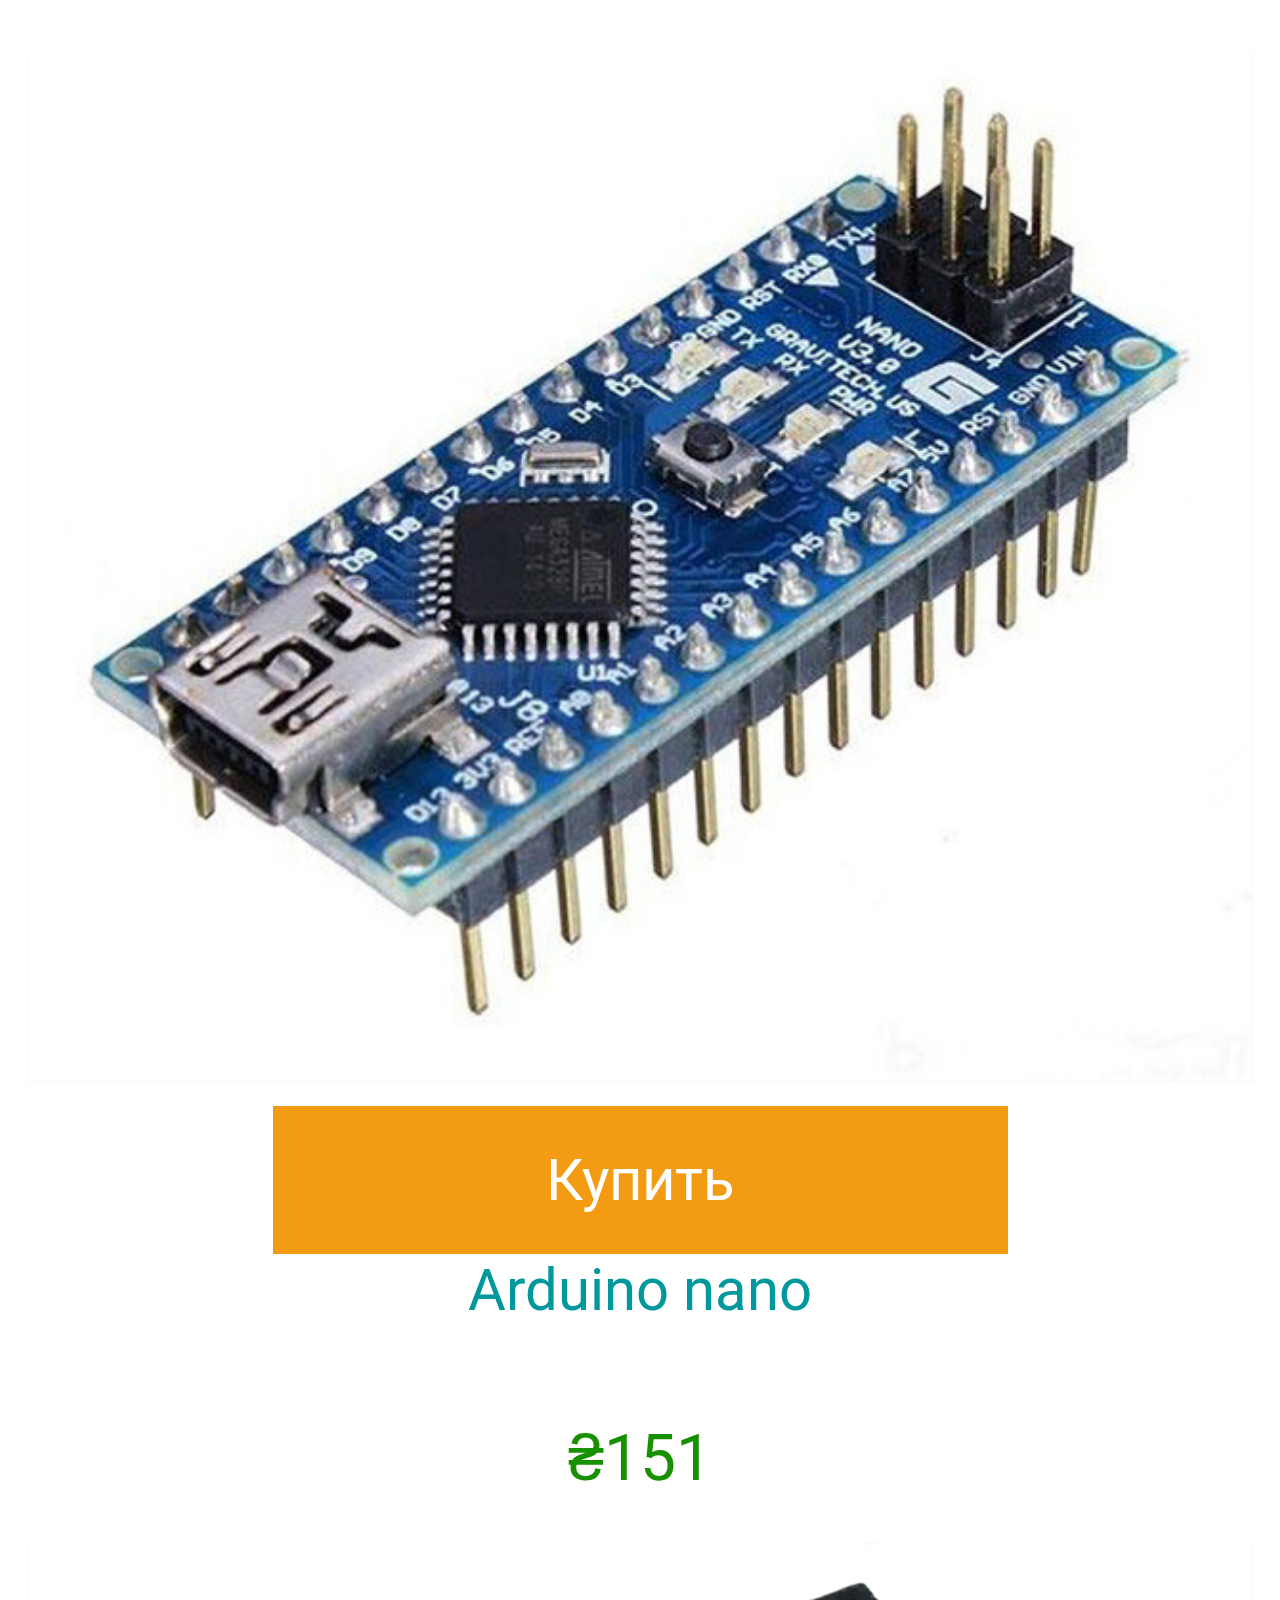
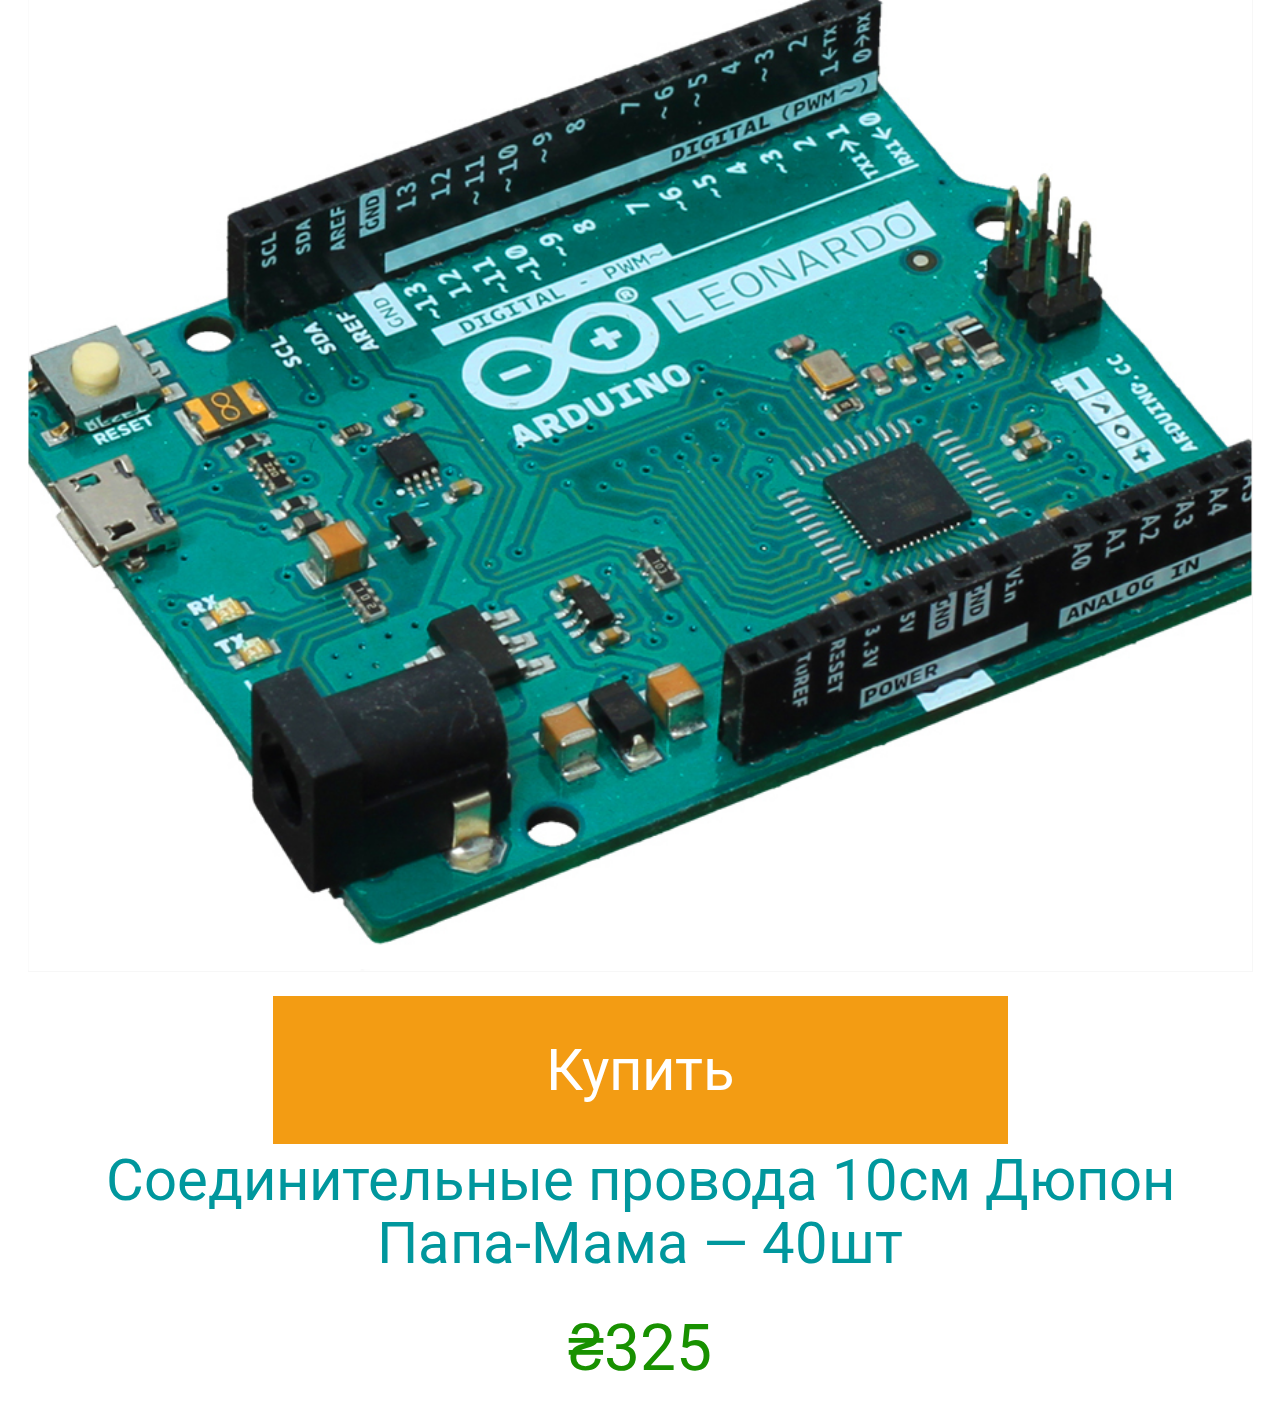
==== commit 2a98fd3d: "1" ====
--- a/index.html
+++ b/index.html
@@ -5,53 +5,99 @@
 	<meta charset="UTF-8">
 	<meta name="viewport" content="width=device-width, initial-scale=1.0">
 	<title>Document</title>
+	<link href="https://fonts.googleapis.com/css2?family=Roboto&display=swap" rel="stylesheet">
 	<link rel="stylesheet" href="css/normalize.css">
 	<link rel="stylesheet" href="css/fonts.css">
 	<link rel="stylesheet" href="css/style.css">
 	<!-- <link rel="stylesheet" href="css/media_q1.css"> -->
-	<!-- <link rel="stylesheet" href="https://maxcdn.bootstrapcdn.com/font-awesome/4.5.0/css/font-awesome.min.css"> -->
+	<link rel="stylesheet" href="https://maxcdn.bootstrapcdn.com/font-awesome/4.5.0/css/font-awesome.min.css">
 
 </head>
 
 <body>
 	<header class="header">
 		<div class="header__wrap">
+
 			<input id="menu__toggle" type="checkbox" />
-			<label class="menu__btn" for="menu__toggle">
-				<span></span>
-			</label>
+			<label class="menu__btn" for="menu__toggle"><span></span></label>
+
 			<a href="#" class="header__logo">Arduino<span class="header__logo-light">DIY</span></a>
-			<ul class="header__menu">
+
+			<div class="header__menu">
 				<a href="#" class="header__logo-mobile">Arduino<span class="header__logo-light">DIY</span></a>
-				<li class="header__search">
+
+				<div class="header__search">
 					<div class="search">
 						<input type="search" name="q">
 						<!-- <input type="submit" value="Поиск"> -->
 						<button>
 							<svg xmlns="http://www.w3.org/2000/svg" xmlns:xlink="http://www.w3.org/1999/xlink" version="1.1"
-								id="Capa_1" viewBox="0 0 511.999 511.999"
-								style="enable-background:new 0 0 511.999 511.999;" xml:space="preserve">
+								id="Capa_1" viewBox="0 0 511.999 511.999" style="enable-background:new 0 0 511.999 511.999;"
+								xml:space="preserve">
 								<path
 									d="M508.874,478.708L360.142,329.976c28.21-34.827,45.191-79.103,45.191-127.309c0-111.75-90.917-202.667-202.667-202.667    S0,90.917,0,202.667s90.917,202.667,202.667,202.667c48.206,0,92.482-16.982,127.309-45.191l148.732,148.732    c4.167,4.165,10.919,4.165,15.086,0l15.081-15.082C513.04,489.627,513.04,482.873,508.874,478.708z M202.667,362.667    c-88.229,0-160-71.771-160-160s71.771-160,160-160s160,71.771,160,160S290.896,362.667,202.667,362.667z" />
 							</svg>
 						</button>
 					</div>
-				</li>
-				<li><a class="header__menu-item" href="#">Головна</a></li>
-				<li><a class="header__menu-item" href="#">Про нас</a></li>
-				<li class="tab">
-					<input class="input" type="checkbox" id="tab1">
-					<label for="tab1" class="tab-title header__menu-item">Каталог</label>
-					<ul class="tab-content">
-						<li><a class="tab__link" href="#">&#149; Плати</a></li>
-						<li><a class="tab__link" href="#">&#149; Модулі</a></li>
-						<input class="input" type="submit" value="Submit">
-					</ul>
-				</li>
-				<li><a class="header__menu-item" href="#">Відгуки</a></li>
-				<li><a class="header__menu-item" href="#">Контакти</a></li>
-				<li><a class="header__menu-item" href="#">Блог</a></li>
-			</ul>
+				</div>
+	
+				<div id="outer-wrap">
+					<nav class="mainNav">
+						<ul>
+							<li><a href="#">Главная</a></li>
+							<li><a href="#">Платы</a>
+								<ul>
+									<li><a href="#">Arduino</a></li>
+									<li><a href="#">Raspberry PI</a></li>
+									<li><a href="#">ESP</a>
+								</ul>
+							</li>
+							<li><a href="#">Модули</a>
+								<ul>
+									<li><a href="#">Датчики и сенсоры</a></li>
+									<li><a href="#">Кнопки</a></li>
+									<li><a href="#">Дисплеи</a></li>
+									<li><a href="#">Связь</a></li>
+									<li><a href="#">Модули питания</a></li>
+									<li><a href="#">Реле</a></li>
+									<li><a href="#">Аудио</a></li>
+									<li><a href="#">Механика</a></li>
+									<li><a href="#">Програматоры</a></li>
+									<li><a href="#">Измирительные приборы</a></li>
+								</ul>
+							</li>
+							<li><a href="#">Модули</a>
+								<ul>
+									<li><a href="#">Датчики и сенсоры</a></li>
+									<li><a href="#">Кнопки</a></li>
+									<li><a href="#">Дисплеи</a></li>
+									<li><a href="#">Связь</a></li>
+									<li><a href="#">Модули питания</a></li>
+									<li><a href="#">Реле</a></li>
+									<li><a href="#">Аудио</a></li>
+									<li><a href="#">Механика</a></li>
+									<li><a href="#">Програматоры</a></li>
+									<li><a href="#">Измирительные приборы</a></li>
+								</ul>
+							</li>
+							<li><a href="#">Радиодетали</a>
+								<ul>
+									<li><a href="#">Транзисторы</a></li>
+									<li><a href="#">Светодиоды</a></li>
+									<li><a href="#">Резисторы</a></li>
+									<li><a href="#">Конденсаторы</a></li>
+									<li><a href="#">Кварцевые генераторы</a></li>
+									<li><a href="#">Прочие радиодетали</a></li>
+								</ul>
+							</li>
+							<li><a href="#">Расходники</a></li>
+							<li><a href="#">Инструменты</a></li>
+						</ul>
+					</nav>
+				</div>
+
+			</div>
+
 			<a href="#" class="header__cart"><svg xmlns="http://www.w3.org/2000/svg" viewBox="0 -31 512.00033 512">
 					<path
 						d="m166 300.003906h271.003906c6.710938 0 12.597656-4.4375 14.414063-10.882812l60.003906-210.003906c1.289063-4.527344.40625-9.390626-2.433594-13.152344-2.84375-3.75-7.265625-5.964844-11.984375-5.964844h-365.632812l-10.722656-48.25c-1.523438-6.871094-7.617188-11.75-14.648438-11.75h-91c-8.289062 0-15 6.710938-15 15 0 8.292969 6.710938 15 15 15h78.960938l54.167968 243.75c-15.9375 6.929688-27.128906 22.792969-27.128906 41.253906 0 24.8125 20.1875 45 45 45h271.003906c8.292969 0 15-6.707031 15-15 0-8.289062-6.707031-15-15-15h-271.003906c-8.261719 0-15-6.722656-15-15s6.738281-15 15-15zm0 0" />
@@ -63,15 +109,11 @@
 				<span class="header__cart-count">12</span>
 			</a>
 		</div>
-
 	</header>
 
 	<main>
-		<aside>
-
-		</aside>
-
 		<section>
+			<span class="section__title">Платы ARDUINO</span>
 			<div class="wrap product-grid">
 				<div class="product-card">
 					<div class="product-card__wrapper">
@@ -82,7 +124,6 @@
 							<button class="product-info__buy-btn">Купить</button>
 							<a href="mogo/index.html" class="product-info__desc">Arduino UNO rev.3</a>
 							<p class="product-info__id">₴200</p>
-
 						</div>
 					</div>
 				</div>
@@ -95,7 +136,6 @@
 							<button class="product-info__buy-btn">Купить</button>
 							<a href="#" class="product-info__desc">Arduino nano</a>
 							<p class="product-info__id">₴151</p>
-
 						</div>
 					</div>
 				</div>
@@ -108,7 +148,7 @@
 							<button class="product-info__buy-btn">Купить</button>
 							<a href="#" class="product-info__desc">
 								Соединительные провода 10см Дюпон <br>Папа-Мама — 40шт
-								</a>
+							</a>
 							<p class="product-info__id">₴325</p>
 						</div>
 					</div>
@@ -116,6 +156,15 @@
 			</div>
 		</section>
 	</main>
+
+
+
+
+
+
+	<script src="https://code.jquery.com/jquery-3.5.1.min.js"></script>
+	<script src="js/script.js"></script>
+
 </body>
 
 </html>--- a/css/style.css
+++ b/css/style.css
@@ -1,2 +1,2 @@
-@charset "UTF-8";.header{height:60px;background-color:#008184;position:-webkit-sticky;position:sticky;top:0;z-index:2;width:100%}.header__wrap{height:100%;display:flex;justify-content:space-between;align-items:center}.header #menu__toggle{display:none}.header #menu__toggle:checked~.menu__btn>span{transform:rotate(45deg)}.header #menu__toggle:checked~.menu__btn>span:before{top:0;transform:rotate(0)}.header #menu__toggle:checked~.menu__btn>span:after{top:0;transform:rotate(90deg)}.header #menu__toggle:checked~.header__menu{visibility:visible;left:0}.header .menu__btn{display:flex;align-items:center;position:fixed;top:10px;left:20px;width:30px;height:40px;cursor:pointer;z-index:2}.header .menu__btn>span,.header .menu__btn>span:after,.header .menu__btn>span:before{display:block;position:absolute;width:100%;height:2px;background-color:#fff;transition-duration:.25s}.header .menu__btn>span:before{content:"";top:-10px}.header .menu__btn>span:after{content:"";top:10px}.header__logo{color:#fff;font-size:25px;margin-left:65px;transition:.5s}.header__logo-light,.header__logo:hover{color:#f1c40f}.header__logo-mobile{color:#fff;font-size:25px;margin-left:65px;padding:17px 0;transition:.5s}.header__logo-mobile:hover{color:#f1c40f}.header__search .search{margin:10px;display:flex;height:40px;min-height:20px;outline:none}.header__search input[type=search]{height:39px;position:relative;border:none;outline:none;width:100%;background-color:#008184;padding-left:20px;color:#f1c40f}.header__search input[type=search]::-webkit-search-cancel-button{display:none}.header__search button{outline:none;right:0;top:5px;width:60px;height:39px;border:none;background-color:#f1c40f}.header__search button svg{margin-top:5px;height:20px;width:20px;fill:#323232}.header__search button:active{background-color:#b1900d}.header__menu{z-index:1;display:flex;flex-direction:column;position:fixed;visibility:hidden;top:0;left:-100%;width:85%;height:1000px;margin:0;padding:0;list-style:none;background-color:#014e51;box-shadow:1px 0 6px rgba(0,0,0,.2);transition-duration:.25s}.header__menu-item{display:block;color:#fff!important;font-size:20px;font-weight:100;padding:10px 10px 10px 20px;margin:0 10px;transition:.5s;border-bottom:1px solid rgba(1,93,94,.76)}.header__menu-item:hover{background-color:#008184;color:#f1c40f}.header__menu .tab .input{display:none}.header__menu .tab-title{display:block;cursor:pointer}.header__menu .tab-title:after{content:"+";float:right}.header__menu .tab-content{display:none;padding:0}.header__menu .tab :checked+.tab-title{padding-bottom:10px}.header__menu .tab :checked+.tab-title:after{content:"−"}.header__menu .tab :checked~.tab-content{display:block}.header__menu .tab__link{width:70%;display:block;padding:10px;color:#fff;margin-left:30px;font-weight:300}.header__menu .tab__link:hover{color:#f1c40f;background-color:#008184}.header__cart{padding:10px 0 10px 10px;position:relative;right:-15px}.header__cart svg{height:30px;width:30px;fill:#fff}.header__cart svg:hover{fill:#f1c40f;transition:.5s}.header__cart-count{color:#fff;position:relative;left:-20px;background-color:red;padding:3px 9px;border-radius:25px;font-size:10px;z-index:0}section .product-grid{font-size:0;text-align:left;margin:3% 20px 0;display:flex;flex-wrap:wrap}section .product-card{width:98%;margin:10px 1%;border:1px solid #e4e4e4;background-color:#f9fff8;display:inline-block}section .product-card__wrapper{position:relative;width:100%;padding-bottom:100%}section .product-card__info{position:absolute;width:100%;height:100%;font-size:10vw}section .product-card__info .product-info__img-box{position:relative;height:55%;width:100%}section .product-card__info .product-info__img{position:absolute;top:50%;left:50%;transform:translate(-50%,-50%);margin:0 auto;max-width:100%;height:100%;width:100%;-o-object-fit:cover;object-fit:cover;display:block}section .product-card__info .product-info__desc{display:block;text-align:center;color:#00979d;font-size:45%;line-height:1.1;height:20%;padding:5px 2% 0}section .product-card__info .product-info__id{color:#189100;font-size:40%;text-align:center}section .product-card__info .product-info__buy-btn{color:#fff;font-size:45%;text-decoration:none;-webkit-user-select:none;-moz-user-select:none;-ms-user-select:none;user-select:none;background:#f39c13;padding:.7em 1.5em;outline:none;border:none;margin:5% 20% 0;width:60%}section .product-card__info .product-info__buy-btn:active,section .product-card__info .product-info__buy-btn:hover{background-color:#f1c40f}
-/*# sourceMappingURL=[data-uri] */
+@charset "UTF-8";body{font-family:Roboto,sans-serif}.header{height:60px;background-color:#008184;position:-webkit-sticky;position:sticky;top:0;z-index:2;width:100%}.header__wrap{height:100%;display:flex;justify-content:space-between;align-items:center;overflow:hidden}.header #menu__toggle{display:none}.header #menu__toggle:checked~.menu__btn>span{transform:rotate(45deg)}.header #menu__toggle:checked~.menu__btn>span:before{top:0;transform:rotate(0)}.header #menu__toggle:checked~.menu__btn>span:after{top:0;transform:rotate(90deg)}.header #menu__toggle:checked~.header__menu{visibility:visible;left:0}.header .menu__btn{display:flex;align-items:center;position:absolute;top:10px;left:20px;width:30px;height:40px;cursor:pointer;z-index:2}.header .menu__btn>span,.header .menu__btn>span:after,.header .menu__btn>span:before{display:block;position:absolute;width:100%;height:2px;background-color:#fff;transition-duration:.25s}.header .menu__btn>span:before{content:"";top:-10px}.header .menu__btn>span:after{content:"";top:10px}.header__logo{color:#fff;font-size:25px;margin-left:65px;transition:.5s}.header__logo-light,.header__logo:hover{color:#f1c40f}.header__logo-mobile{color:#fff;font-size:25px;margin-left:65px;padding:20px 0;transition:.5s}.header__logo-mobile:hover{color:#f1c40f}.header__search .search{margin:10px;display:flex;height:40px;min-height:20px;outline:none}.header__search input[type=search]{height:39px;position:relative;border:none;outline:none;width:100%;background-color:#008184;padding-left:20px;color:#f1c40f}.header__search input[type=search]::-webkit-search-cancel-button{display:none}.header__search button{outline:none;right:0;top:5px;width:60px;height:39px;border:none;background-color:#f1c40f}.header__search button svg{margin-top:5px;height:20px;width:20px;fill:#323232}.header__search button:active{background-color:#b1900d}.header__menu{z-index:1;display:flex;flex-direction:column;position:fixed;visibility:hidden;top:0;left:-100%;width:85%;height:1000px;margin:0;padding:0;list-style:none;background-color:#014e51;box-shadow:1px 0 6px rgba(0,0,0,.2);transition-duration:.25s}.header__menu-item{display:block;color:#fff!important;font-size:20px;font-weight:100;padding:10px 10px 10px 20px;margin:0 10px;transition:.5s;border-bottom:1px solid rgba(1,93,94,.76)}.header__menu-item:hover{background-color:#008184;color:#f1c40f}.header__menu .tab .input{display:none}.header__menu .tab-title{display:block;cursor:pointer}.header__menu .tab-title:after{content:"+";float:right}.header__menu .tab-content{display:none;padding:0}.header__menu .tab :checked+.tab-title{padding-bottom:10px}.header__menu .tab :checked+.tab-title:after{content:"−"}.header__menu .tab :checked~.tab-content{display:block}.header__menu .tab__link{width:70%;display:block;padding:10px;color:#fff;margin-left:30px;font-weight:300}.header__menu .tab__link:hover{color:#f1c40f;background-color:#008184}.header #outer-wrap{overflow:auto;height:80vh}.header #outer-wrap .mainNav{background:#014e51;margin:10px}.header #outer-wrap .mainNav ul{z-index:30;margin:0;padding:0;list-style:none;border-bottom:1px solid hsla(0,0%,90.2%,.333)}.header #outer-wrap .mainNav ul li{border-top:1px solid hsla(0,0%,87.8%,.306)}.header #outer-wrap .mainNav ul li a{color:#fff;display:block;font-size:1.1em;line-height:normal;padding:12px 20px;text-decoration:none}.header #outer-wrap .mainNav ul li a:hover{background:#008184;color:#f39c13;text-decoration:none}.header #outer-wrap .mainNav ul ul{border-bottom:none}.header #outer-wrap .mainNav ul ul li{border-top:1px solid hsla(0,0%,62.7%,.075);background:#014e51}.header #outer-wrap .mainNav ul ul li a{color:#fff;display:block;font-size:1em;line-height:normal;padding:.5em 1em .5em 2.5em}.header #outer-wrap .mainNav ul ul li a:hover{background:#008184}.header #outer-wrap .mainNav ul ul ul{border-top:1px solid #222}.header #outer-wrap .mainNav ul ul ul li{border:none}.header #outer-wrap .mainNav ul ul ul li a{padding-left:3.5em;padding-top:.25em;padding-bottom:.25em}.header #outer-wrap ul li.has-subnav .accordion-btn{color:#fff;background:hsla(0,0%,100%,.15);font-size:16px}.header #outer-wrap ul li.has-subnav .accordion-btn:hover{color:#f39c13}.header__cart{padding:10px 0 10px 10px;position:relative;right:-15px}.header__cart svg{height:30px;width:30px;fill:#fff}.header__cart svg:hover{fill:#f1c40f;transition:.5s}.header__cart-count{color:#fff;position:relative;left:-20px;background-color:red;padding:3px 9px;border-radius:25px;font-size:10px;z-index:0}main section .section__title{display:block;font-size:25px;margin:0 25px;color:rgba(78,91,97,.76);font-weight:100;padding:15px 0;border-bottom:2px solid #bac4c4}main section .product-grid{font-size:0;text-align:left;margin:3% 15px 0;display:flex;flex-wrap:wrap}main section .product-grid .product-card{width:98%;margin:10px 1%;display:inline-block}main section .product-grid .product-card__wrapper{position:relative;width:100%;padding-bottom:120%}main section .product-grid .product-card__info{position:absolute;width:100%;height:100%;font-size:10vw}main section .product-grid .product-card__info .product-info__img-box{position:relative;height:70%;width:100%;border:1px solid hsla(0,0%,89.4%,.31)}main section .product-grid .product-card__info .product-info__img{position:absolute;top:50%;left:50%;transform:translate(-50%,-50%);margin:0 auto;max-width:100%;height:100%;width:100%;-o-object-fit:cover;object-fit:cover;display:block}main section .product-grid .product-card__info .product-info__desc{display:block;text-align:center;color:#00979d;font-size:45%;line-height:1.1;height:12%;padding:5px 2% 0}main section .product-grid .product-card__info .product-info__id{color:#189100;font-size:50%;text-align:center}main section .product-grid .product-card__info .product-info__buy-btn{color:#fff;font-family:Roboto,sans-serif;font-size:45%;text-decoration:none;-webkit-user-select:none;-moz-user-select:none;-ms-user-select:none;user-select:none;background:#f39c13;padding:.7em 1.5em;outline:none;border:none;margin:2% 20% 0;width:60%}main section .product-grid .product-card__info .product-info__buy-btn:active,main section .product-grid .product-card__info .product-info__buy-btn:hover{background-color:#f1c40f}
+/*# sourceMappingURL=[data-uri] */
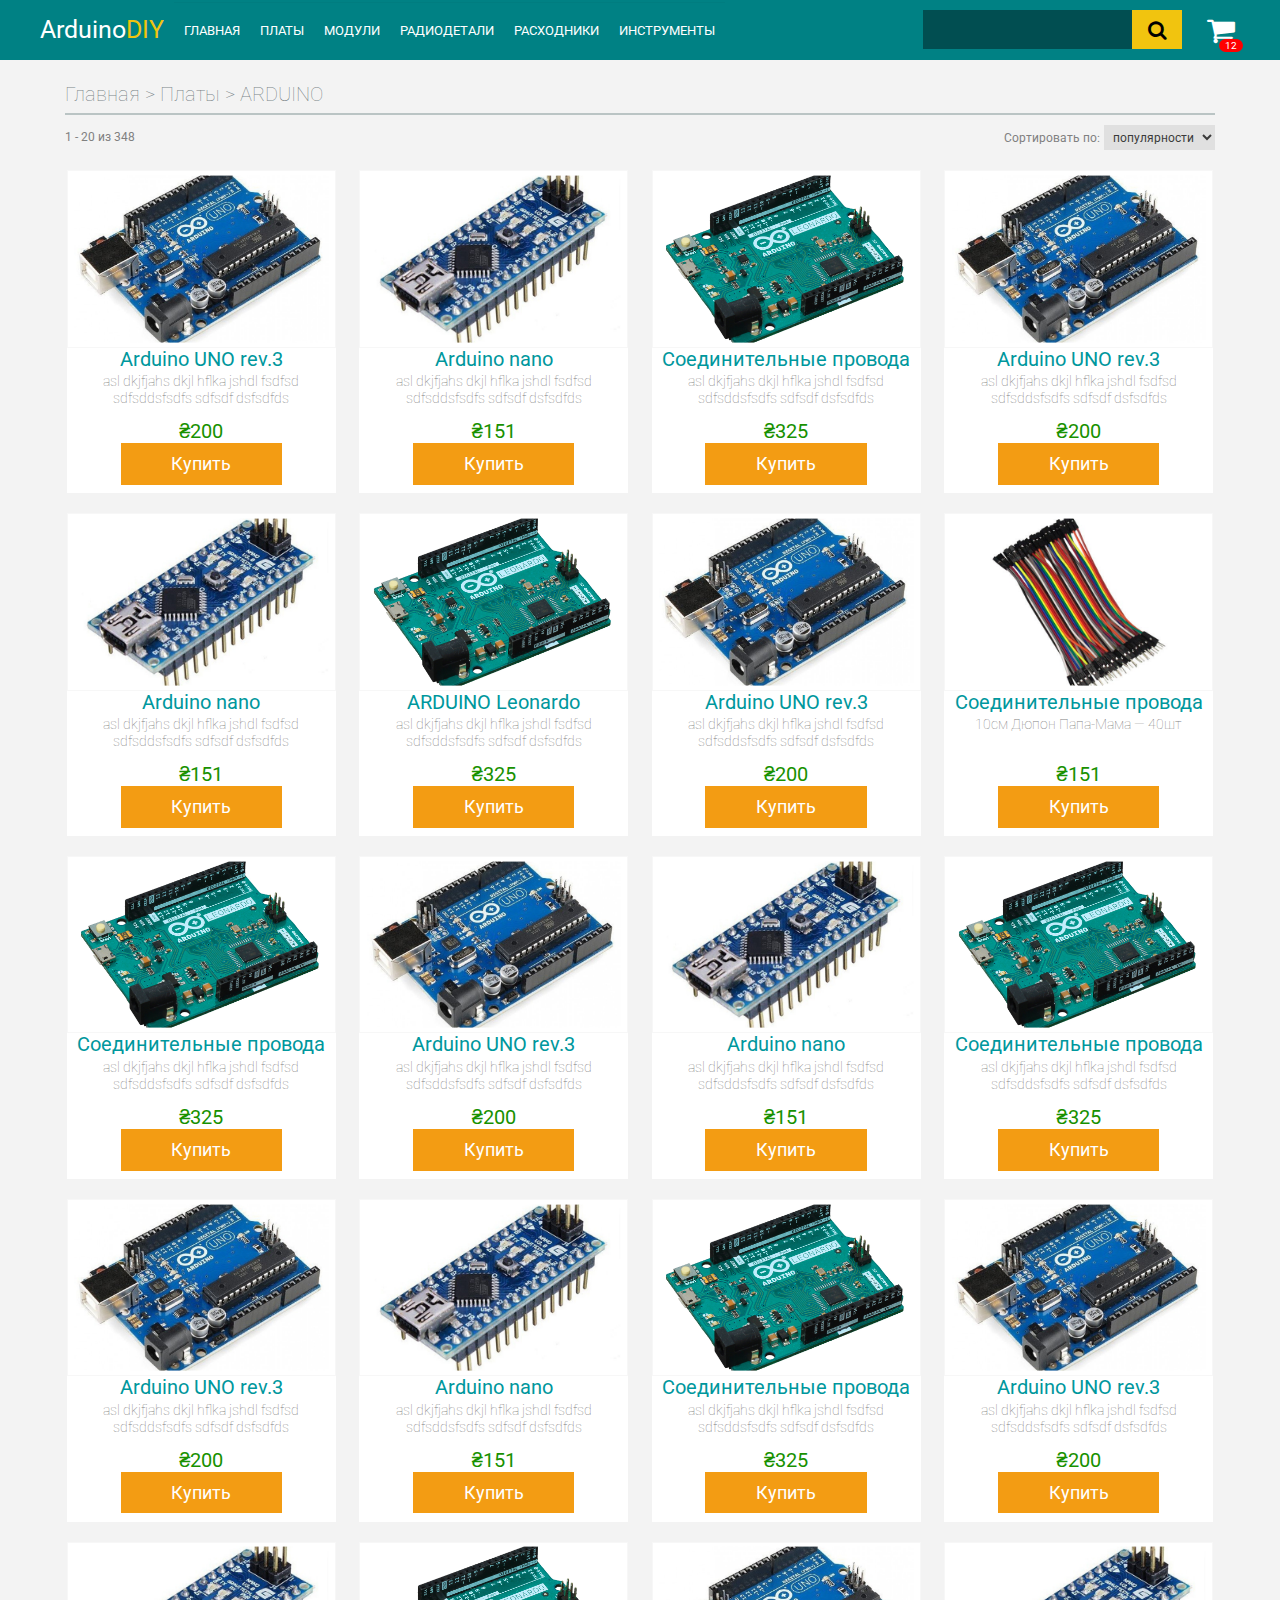
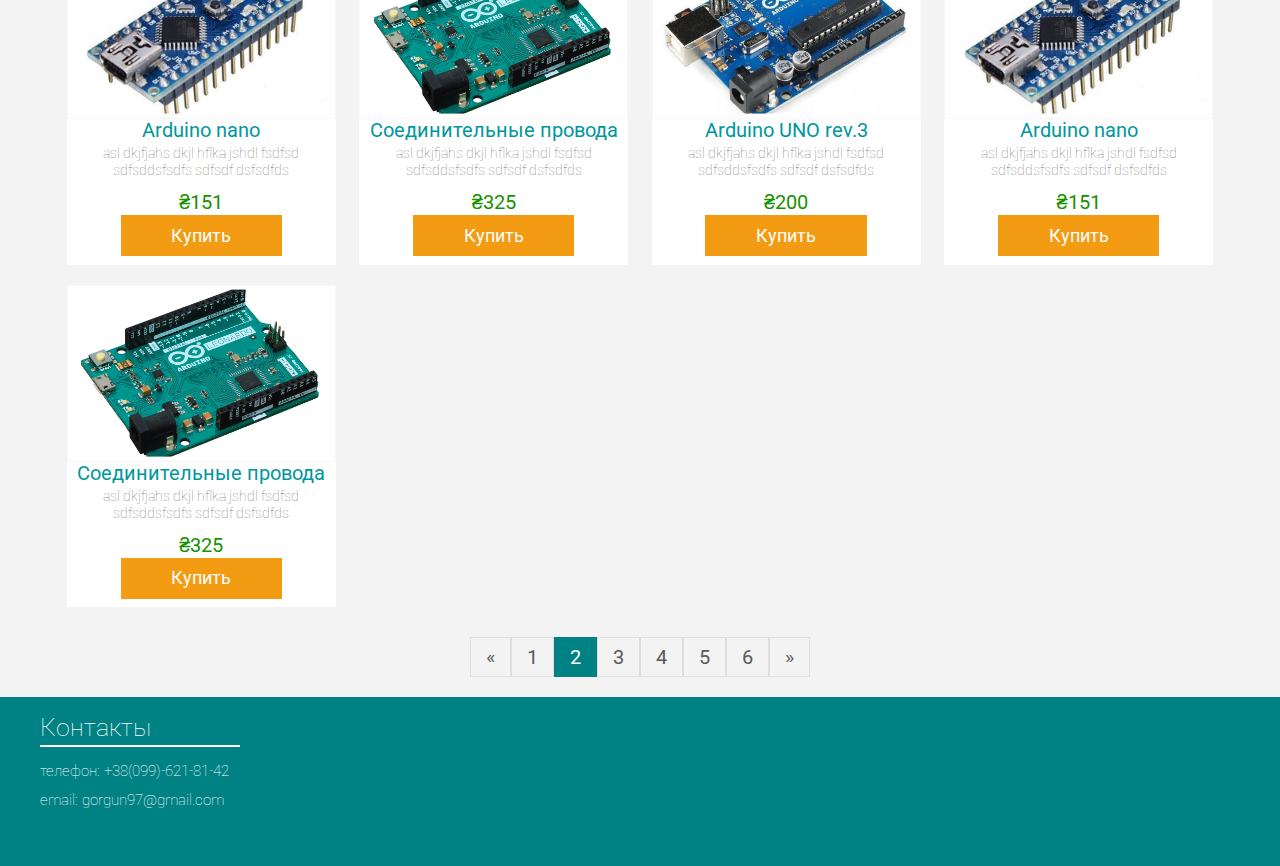
==== commit ddc8b264: "1" ====
--- a/index.html
+++ b/index.html
@@ -9,7 +9,6 @@
 	<link rel="stylesheet" href="css/normalize.css">
 	<link rel="stylesheet" href="css/fonts.css">
 	<link rel="stylesheet" href="css/style.css">
-	<!-- <link rel="stylesheet" href="css/media_q1.css"> -->
 	<link rel="stylesheet" href="https://maxcdn.bootstrapcdn.com/font-awesome/4.5.0/css/font-awesome.min.css">
 
 </head>
@@ -17,154 +16,511 @@
 <body>
 	<header class="header">
 		<div class="header__wrap">
-
 			<input id="menu__toggle" type="checkbox" />
 			<label class="menu__btn" for="menu__toggle"><span></span></label>
-
 			<a href="#" class="header__logo">Arduino<span class="header__logo-light">DIY</span></a>
-
 			<div class="header__menu">
 				<a href="#" class="header__logo-mobile">Arduino<span class="header__logo-light">DIY</span></a>
 
 				<div class="header__search">
 					<div class="search">
 						<input type="search" name="q">
-						<!-- <input type="submit" value="Поиск"> -->
 						<button>
-							<svg xmlns="http://www.w3.org/2000/svg" xmlns:xlink="http://www.w3.org/1999/xlink" version="1.1"
-								id="Capa_1" viewBox="0 0 511.999 511.999" style="enable-background:new 0 0 511.999 511.999;"
-								xml:space="preserve">
-								<path
-									d="M508.874,478.708L360.142,329.976c28.21-34.827,45.191-79.103,45.191-127.309c0-111.75-90.917-202.667-202.667-202.667    S0,90.917,0,202.667s90.917,202.667,202.667,202.667c48.206,0,92.482-16.982,127.309-45.191l148.732,148.732    c4.167,4.165,10.919,4.165,15.086,0l15.081-15.082C513.04,489.627,513.04,482.873,508.874,478.708z M202.667,362.667    c-88.229,0-160-71.771-160-160s71.771-160,160-160s160,71.771,160,160S290.896,362.667,202.667,362.667z" />
-							</svg>
+							<i class="fa fa-search"></i>
 						</button>
 					</div>
 				</div>
-	
-				<div id="outer-wrap">
-					<nav class="mainNav">
-						<ul>
-							<li><a href="#">Главная</a></li>
-							<li><a href="#">Платы</a>
-								<ul>
-									<li><a href="#">Arduino</a></li>
-									<li><a href="#">Raspberry PI</a></li>
-									<li><a href="#">ESP</a>
-								</ul>
-							</li>
-							<li><a href="#">Модули</a>
-								<ul>
-									<li><a href="#">Датчики и сенсоры</a></li>
-									<li><a href="#">Кнопки</a></li>
-									<li><a href="#">Дисплеи</a></li>
-									<li><a href="#">Связь</a></li>
-									<li><a href="#">Модули питания</a></li>
-									<li><a href="#">Реле</a></li>
-									<li><a href="#">Аудио</a></li>
-									<li><a href="#">Механика</a></li>
-									<li><a href="#">Програматоры</a></li>
-									<li><a href="#">Измирительные приборы</a></li>
-								</ul>
-							</li>
-							<li><a href="#">Модули</a>
-								<ul>
-									<li><a href="#">Датчики и сенсоры</a></li>
-									<li><a href="#">Кнопки</a></li>
-									<li><a href="#">Дисплеи</a></li>
-									<li><a href="#">Связь</a></li>
-									<li><a href="#">Модули питания</a></li>
-									<li><a href="#">Реле</a></li>
-									<li><a href="#">Аудио</a></li>
-									<li><a href="#">Механика</a></li>
-									<li><a href="#">Програматоры</a></li>
-									<li><a href="#">Измирительные приборы</a></li>
-								</ul>
-							</li>
-							<li><a href="#">Радиодетали</a>
-								<ul>
-									<li><a href="#">Транзисторы</a></li>
-									<li><a href="#">Светодиоды</a></li>
-									<li><a href="#">Резисторы</a></li>
-									<li><a href="#">Конденсаторы</a></li>
-									<li><a href="#">Кварцевые генераторы</a></li>
-									<li><a href="#">Прочие радиодетали</a></li>
-								</ul>
-							</li>
-							<li><a href="#">Расходники</a></li>
-							<li><a href="#">Инструменты</a></li>
-						</ul>
-					</nav>
-				</div>
-
-			</div>
-
-			<a href="#" class="header__cart"><svg xmlns="http://www.w3.org/2000/svg" viewBox="0 -31 512.00033 512">
-					<path
-						d="m166 300.003906h271.003906c6.710938 0 12.597656-4.4375 14.414063-10.882812l60.003906-210.003906c1.289063-4.527344.40625-9.390626-2.433594-13.152344-2.84375-3.75-7.265625-5.964844-11.984375-5.964844h-365.632812l-10.722656-48.25c-1.523438-6.871094-7.617188-11.75-14.648438-11.75h-91c-8.289062 0-15 6.710938-15 15 0 8.292969 6.710938 15 15 15h78.960938l54.167968 243.75c-15.9375 6.929688-27.128906 22.792969-27.128906 41.253906 0 24.8125 20.1875 45 45 45h271.003906c8.292969 0 15-6.707031 15-15 0-8.289062-6.707031-15-15-15h-271.003906c-8.261719 0-15-6.722656-15-15s6.738281-15 15-15zm0 0" />
-					<path
-						d="m151 405.003906c0 24.816406 20.1875 45 45.003906 45 24.8125 0 45-20.183594 45-45 0-24.8125-20.1875-45-45-45-24.816406 0-45.003906 20.1875-45.003906 45zm0 0" />
-					<path
-						d="m362.003906 405.003906c0 24.816406 20.1875 45 45 45 24.816406 0 45-20.183594 45-45 0-24.8125-20.183594-45-45-45-24.8125 0-45 20.1875-45 45zm0 0" />
-				</svg>
+
+				<nav id="outer-wrap" class="header__links mainNav">
+					<ul class="dropdown__wrapper">
+						<li class="dropdown"><a class="dropbtn" href="#">Главная</a></li>
+						<li class="dropdown"><a class="dropbtn" href="#">Платы</a>
+							<ul class="dropdown-content">
+								<li><a href="#">Arduino</a></li>
+								<li><a href="#">Raspberry PI</a></li>
+								<li><a href="#">ESP</a>
+							</ul>
+						</li>
+						<li class="dropdown"><a class="dropbtn" href="#">Модули</a>
+							<ul class="dropdown-content">
+								<li><a href="#">Датчики и сенсоры</a></li>
+								<li><a href="#">Кнопки</a></li>
+								<li><a href="#">Дисплеи</a></li>
+								<li><a href="#">Связь</a></li>
+								<li><a href="#">Модули питания</a></li>
+								<li><a href="#">Реле</a></li>
+								<li><a href="#">Аудио</a></li>
+								<li><a href="#">Механика</a></li>
+								<li><a href="#">Програматоры</a></li>
+								<li><a href="#">Измирительные приборы</a></li>
+							</ul>
+						</li>
+						<li class="dropdown"><a class="dropbtn" href="#">Радиодетали</a>
+							<ul class="dropdown-content">
+								<li><a href="#">Транзисторы</a></li>
+								<li><a href="#">Светодиоды</a></li>
+								<li><a href="#">Резисторы</a></li>
+								<li><a href="#">Конденсаторы</a></li>
+								<li><a href="#">Кварцевые генераторы</a></li>
+								<li><a href="#">Прочие радиодетали</a></li>
+							</ul>
+						</li>
+						<li class="dropdown"><a class="dropbtn" href="#">Расходники</a></li>
+						<li class="dropdown"><a class="dropbtn" href="#">Инструменты</a></li>
+					</ul>
+				</nav>
+
+			</div>
+			<p onclick="basketVisible()" class="header__cart">
+				<i class="fa fa-shopping-cart"></i>
 				<span class="header__cart-count">12</span>
-			</a>
+			</p>
+			<div id="basket" class="header__basket">
+				<ul class="header__basket-items">
+					<li class="header__basket-item">
+						<div class="header__basket-desc">
+							<a href="#"><img class="header__basket-img" src="img/leonardo.jpg" alt=""></a>
+							<a href="#" class="header__basket-link">Arduino UNO rev.3</a>
+							<span class="header__basket-cost">₴200</span>
+						</div>
+						<div class="header__basket-control">
+							<div class="counter">
+								<button type="button" class="but counterBut dec">-</button>
+								<input type="text" class="field fieldCount" value="1" data-min="1" data-max="20">
+								<button type="button" class="but counterBut inc">+</button>
+							</div>
+							<button class="header__basket-delete"><i class="fa fa-times" aria-hidden="true"></i></button>
+						</div>
+					</li>
+					<li class="header__basket-item">
+						<div class="header__basket-desc">
+							<a href="#"><img class="header__basket-img" src="img/leonardo.jpg" alt=""></a>
+							<a href="#" class="header__basket-link">Соединительные провода cоединительные провода</a>
+							<span class="header__basket-cost">₴200</span>
+						</div>
+						<div class="header__basket-control">
+							<div class="counter">
+								<button type="button" class="but counterBut dec">-</button>
+								<input type="text" class="field fieldCount" value="1" data-min="1" data-max="20">
+								<button type="button" class="but counterBut inc">+</button>
+							</div>
+							<button class="header__basket-delete"><i class="fa fa-times" aria-hidden="true"></i></button>
+						</div>
+					</li>
+					<li class="header__basket-item">
+						<div class="header__basket-desc">
+							<a href="#"><img class="header__basket-img" src="img/leonardo.jpg" alt=""></a>
+							<a href="#" class="header__basket-link">Arduino UNO rev.3</a>
+							<span class="header__basket-cost">₴200</span>
+						</div>
+						<div class="header__basket-control">
+							<div class="counter">
+								<button type="button" class="but counterBut dec">-</button>
+								<input type="text" class="field fieldCount" value="1" data-min="1" data-max="20">
+								<button type="button" class="but counterBut inc">+</button>
+							</div>
+							<button class="header__basket-delete"><i class="fa fa-times" aria-hidden="true"></i></button>
+						</div>
+					</li>
+					<li class="header__basket-item">
+						<div class="header__basket-desc">
+							<a href="#"><img class="header__basket-img" src="img/leonardo.jpg" alt=""></a>
+							<a href="#" class="header__basket-link">Arduino UNO rev.3</a>
+							<span class="header__basket-cost">₴200</span>
+						</div>
+						<div class="header__basket-control">
+							<div class="counter">
+								<button type="button" class="but counterBut dec">-</button>
+								<input type="text" class="field fieldCount" value="1" data-min="1" data-max="20">
+								<button type="button" class="but counterBut inc">+</button>
+							</div>
+							<button class="header__basket-delete"><i class="fa fa-times" aria-hidden="true"></i></button>
+						</div>
+					</li>
+					<li class="header__basket-item">
+						<div class="header__basket-desc">
+							<a href="#"><img class="header__basket-img" src="img/leonardo.jpg" alt=""></a>
+							<a href="#" class="header__basket-link">Arduino UNO rev.3</a>
+							<span class="header__basket-cost">₴200</span>
+						</div>
+						<div class="header__basket-control">
+							<div class="counter">
+								<button type="button" class="but counterBut dec">-</button>
+								<input type="text" class="field fieldCount" value="1" data-min="1" data-max="20">
+								<button type="button" class="but counterBut inc">+</button>
+							</div>
+							<button class="header__basket-delete"><i class="fa fa-times" aria-hidden="true"></i></button>
+						</div>
+					</li>
+					<li class="header__basket-item">
+						<div class="header__basket-desc">
+							<a href="#"><img class="header__basket-img" src="img/leonardo.jpg" alt=""></a>
+							<a href="#" class="header__basket-link">Arduino UNO rev.3</a>
+							<span class="header__basket-cost">₴200</span>
+						</div>
+						<div class="header__basket-control">
+							<div class="counter">
+								<button type="button" class="but counterBut dec">-</button>
+								<input type="text" class="field fieldCount" value="1" data-min="1" data-max="20">
+								<button type="button" class="but counterBut inc">+</button>
+							</div>
+							<button class="header__basket-delete"><i class="fa fa-times" aria-hidden="true"></i></button>
+						</div>
+					</li>
+				</ul>
+				<div class="header__basket-buttons">
+					<button class="header__basket-btn">Оформить заказ</button>
+					<button onclick="basketVisible()" class="header__basket-btn">Закрыть</button>
+				</div>
+			</div>
 		</div>
+
 	</header>
 
-	<main>
-		<section>
-			<span class="section__title">Платы ARDUINO</span>
+	<main class="main">
+		<section class="section">
+			<div class="section__title">
+				<a href="#">Главная</a>
+				<span>></span>
+				<a href="#">Платы</a>
+				<span>></span>
+				<a href="#">ARDUINO</a>
+			</div>
+			<div class="section__sort">
+				<span class="section__item_counter">1 - 20 из 348</span>
+
+
+				<div class="section__sort_wrap">
+					<span class="section__sort_desc">Сортировать по:</span>
+					<select name="select" class="section__sort_select">
+						<option value="value1" selected>популярности</option>
+						<option value="value2">новизне</option>
+						<option value="value3">цене (сначала</option>
+						<option value="value1">цене (сначала</option>
+					</select>
+				</div>
+
+			</div>
 			<div class="wrap product-grid">
 				<div class="product-card">
 					<div class="product-card__wrapper">
 						<div class="product-card__info">
 							<div class="product-info__img-box">
-								<img class="product-info__img" src="img/uno.jpg" alt="product">
-							</div>
-							<button class="product-info__buy-btn">Купить</button>
-							<a href="mogo/index.html" class="product-info__desc">Arduino UNO rev.3</a>
-							<p class="product-info__id">₴200</p>
-						</div>
-					</div>
-				</div>
-				<div class="product-card">
-					<div class="product-card__wrapper">
-						<div class="product-card__info">
-							<div class="product-info__img-box">
-								<img class="product-info__img" src="img/nano.jpg" alt="product">
-							</div>
-							<button class="product-info__buy-btn">Купить</button>
-							<a href="#" class="product-info__desc">Arduino nano</a>
-							<p class="product-info__id">₴151</p>
-						</div>
-					</div>
-				</div>
-				<div class="product-card">
-					<div class="product-card__wrapper">
-						<div class="product-card__info product-card__info">
-							<div class="product-info__img-box">
-								<img class="product-info__img" src="img/leonardo.jpg" alt="product">
-							</div>
-							<button class="product-info__buy-btn">Купить</button>
-							<a href="#" class="product-info__desc">
-								Соединительные провода 10см Дюпон <br>Папа-Мама — 40шт
-							</a>
-							<p class="product-info__id">₴325</p>
-						</div>
-					</div>
-				</div>
+								<a href="#"><img class="product-info__img" src="img/uno.jpg" alt="product"></a>
+							</div>
+
+							<a href="mogo/index.html" class="product-info__name">Arduino UNO rev.3</a>
+							<p class="product-info__desc">asl dkjfjahs dkjl hflka jshdl fsdfsd sdfsddsfsdfs sdfsdf dsfsdfds</p>
+							<p class="product-info__id">₴200</p>
+							<a href="#" class="product-info__buy-btn">Купить</a>
+						</div>
+					</div>
+				</div>
+				<div class="product-card">
+					<div class="product-card__wrapper">
+						<div class="product-card__info">
+							<div class="product-info__img-box">
+								<a href="#"><img class="product-info__img" src="img/nano.jpg" alt="product"></a>
+							</div>
+							<a href="#" class="product-info__name">Arduino nano</a>
+							<p class="product-info__desc">asl dkjfjahs dkjl hflka jshdl fsdfsd sdfsddsfsdfs sdfsdf dsfsdfds</p>
+							<p class="product-info__id">₴151</p>
+							<a href="#" class="product-info__buy-btn">Купить</a>
+						</div>
+					</div>
+				</div>
+				<div class="product-card">
+					<div class="product-card__wrapper">
+						<div class="product-card__info product-card__info">
+							<div class="product-info__img-box">
+								<a href=""><img class="product-info__img" src="img/leonardo.jpg" alt="product"></a>
+							</div>
+							<a href="#" class="product-info__name">
+								Соединительные провода
+							</a>
+							<p class="product-info__desc">asl dkjfjahs dkjl hflka jshdl fsdfsd sdfsddsfsdfs sdfsdf dsfsdfds</p>
+							<p class="product-info__id">₴325</p>
+							<a href="#" class="product-info__buy-btn">Купить</a>
+						</div>
+					</div>
+				</div>
+				<div class="product-card">
+					<div class="product-card__wrapper">
+						<div class="product-card__info">
+							<div class="product-info__img-box">
+								<a href="#"><img class="product-info__img" src="img/uno.jpg" alt="product"></a>
+							</div>
+
+							<a href="mogo/index.html" class="product-info__name">Arduino UNO rev.3</a>
+							<p class="product-info__desc">asl dkjfjahs dkjl hflka jshdl fsdfsd sdfsddsfsdfs sdfsdf dsfsdfds</p>
+							<p class="product-info__id">₴200</p>
+							<a href="#" class="product-info__buy-btn">Купить</a>
+						</div>
+					</div>
+				</div>
+				<div class="product-card">
+					<div class="product-card__wrapper">
+						<div class="product-card__info">
+							<div class="product-info__img-box">
+								<a href="#"><img class="product-info__img" src="img/nano.jpg" alt="product"></a>
+							</div>
+							<a href="#" class="product-info__name">Arduino nano</a>
+							<p class="product-info__desc">asl dkjfjahs dkjl hflka jshdl fsdfsd sdfsddsfsdfs sdfsdf dsfsdfds</p>
+							<p class="product-info__id">₴151</p>
+							<a href="#" class="product-info__buy-btn">Купить</a>
+						</div>
+					</div>
+				</div>
+				<div class="product-card">
+					<div class="product-card__wrapper">
+						<div class="product-card__info product-card__info">
+							<div class="product-info__img-box">
+								<a href=""><img class="product-info__img" src="img/leonardo.jpg" alt="product"></a>
+							</div>
+							<a href="#" class="product-info__name">
+								ARDUINO Leonardo
+							</a>
+							<p class="product-info__desc">asl dkjfjahs dkjl hflka jshdl fsdfsd sdfsddsfsdfs sdfsdf dsfsdfds</p>
+							<p class="product-info__id">₴325</p>
+							<a href="#" class="product-info__buy-btn">Купить</a>
+						</div>
+					</div>
+				</div>
+				<div class="product-card">
+					<div class="product-card__wrapper">
+						<div class="product-card__info">
+							<div class="product-info__img-box">
+								<a href="#"><img class="product-info__img" src="img/uno.jpg" alt="product"></a>
+							</div>
+							<a href="mogo/index.html" class="product-info__name">Arduino UNO rev.3</a>
+							<p class="product-info__desc">asl dkjfjahs dkjl hflka jshdl fsdfsd sdfsddsfsdfs sdfsdf dsfsdfds</p>
+							<p class="product-info__id">₴200</p>
+							<a href="#" class="product-info__buy-btn">Купить</a>
+						</div>
+					</div>
+				</div>
+				<div class="product-card">
+					<div class="product-card__wrapper">
+						<div class="product-card__info">
+							<div class="product-info__img-box">
+								<a href="#"><img class="product-info__img" src="img/провода.jpg" alt="product"></a>
+							</div>
+							<a href="#" class="product-info__name">Соединительные провода</a>
+							<p class="product-info__desc">10см Дюпон Папа-Мама — 40шт</p>
+							<p class="product-info__id">₴151</p>
+							<a href="#" class="product-info__buy-btn">Купить</a>
+						</div>
+					</div>
+				</div>
+				<div class="product-card">
+					<div class="product-card__wrapper">
+						<div class="product-card__info product-card__info">
+							<div class="product-info__img-box">
+								<a href=""><img class="product-info__img" src="img/leonardo.jpg" alt="product"></a>
+							</div>
+							<a href="#" class="product-info__name">
+								Соединительные провода
+							</a>
+							<p class="product-info__desc">asl dkjfjahs dkjl hflka jshdl fsdfsd sdfsddsfsdfs sdfsdf dsfsdfds</p>
+							<p class="product-info__id">₴325</p>
+							<a href="#" class="product-info__buy-btn">Купить</a>
+						</div>
+					</div>
+				</div>
+				<div class="product-card">
+					<div class="product-card__wrapper">
+						<div class="product-card__info">
+							<div class="product-info__img-box">
+								<a href="#"><img class="product-info__img" src="img/uno.jpg" alt="product"></a>
+							</div>
+
+							<a href="mogo/index.html" class="product-info__name">Arduino UNO rev.3</a>
+							<p class="product-info__desc">asl dkjfjahs dkjl hflka jshdl fsdfsd sdfsddsfsdfs sdfsdf dsfsdfds</p>
+							<p class="product-info__id">₴200</p>
+							<a href="#" class="product-info__buy-btn">Купить</a>
+						</div>
+					</div>
+				</div>
+				<div class="product-card">
+					<div class="product-card__wrapper">
+						<div class="product-card__info">
+							<div class="product-info__img-box">
+								<a href="#"><img class="product-info__img" src="img/nano.jpg" alt="product"></a>
+							</div>
+							<a href="#" class="product-info__name">Arduino nano</a>
+							<p class="product-info__desc">asl dkjfjahs dkjl hflka jshdl fsdfsd sdfsddsfsdfs sdfsdf dsfsdfds</p>
+							<p class="product-info__id">₴151</p>
+							<a href="#" class="product-info__buy-btn">Купить</a>
+						</div>
+					</div>
+				</div>
+				<div class="product-card">
+					<div class="product-card__wrapper">
+						<div class="product-card__info product-card__info">
+							<div class="product-info__img-box">
+								<a href=""><img class="product-info__img" src="img/leonardo.jpg" alt="product"></a>
+							</div>
+							<a href="#" class="product-info__name">
+								Соединительные провода
+							</a>
+							<p class="product-info__desc">asl dkjfjahs dkjl hflka jshdl fsdfsd sdfsddsfsdfs sdfsdf dsfsdfds</p>
+							<p class="product-info__id">₴325</p>
+							<a href="#" class="product-info__buy-btn">Купить</a>
+						</div>
+					</div>
+				</div>
+				<div class="product-card">
+					<div class="product-card__wrapper">
+						<div class="product-card__info">
+							<div class="product-info__img-box">
+								<a href="#"><img class="product-info__img" src="img/uno.jpg" alt="product"></a>
+							</div>
+
+							<a href="mogo/index.html" class="product-info__name">Arduino UNO rev.3</a>
+							<p class="product-info__desc">asl dkjfjahs dkjl hflka jshdl fsdfsd sdfsddsfsdfs sdfsdf dsfsdfds</p>
+							<p class="product-info__id">₴200</p>
+							<a href="#" class="product-info__buy-btn">Купить</a>
+						</div>
+					</div>
+				</div>
+				<div class="product-card">
+					<div class="product-card__wrapper">
+						<div class="product-card__info">
+							<div class="product-info__img-box">
+								<a href="#"><img class="product-info__img" src="img/nano.jpg" alt="product"></a>
+							</div>
+							<a href="#" class="product-info__name">Arduino nano</a>
+							<p class="product-info__desc">asl dkjfjahs dkjl hflka jshdl fsdfsd sdfsddsfsdfs sdfsdf dsfsdfds</p>
+							<p class="product-info__id">₴151</p>
+							<a href="#" class="product-info__buy-btn">Купить</a>
+						</div>
+					</div>
+				</div>
+				<div class="product-card">
+					<div class="product-card__wrapper">
+						<div class="product-card__info product-card__info">
+							<div class="product-info__img-box">
+								<a href=""><img class="product-info__img" src="img/leonardo.jpg" alt="product"></a>
+							</div>
+							<a href="#" class="product-info__name">
+								Соединительные провода
+							</a>
+							<p class="product-info__desc">asl dkjfjahs dkjl hflka jshdl fsdfsd sdfsddsfsdfs sdfsdf dsfsdfds</p>
+							<p class="product-info__id">₴325</p>
+							<a href="#" class="product-info__buy-btn">Купить</a>
+						</div>
+					</div>
+				</div>
+				<div class="product-card">
+					<div class="product-card__wrapper">
+						<div class="product-card__info">
+							<div class="product-info__img-box">
+								<a href="#"><img class="product-info__img" src="img/uno.jpg" alt="product"></a>
+							</div>
+
+							<a href="mogo/index.html" class="product-info__name">Arduino UNO rev.3</a>
+							<p class="product-info__desc">asl dkjfjahs dkjl hflka jshdl fsdfsd sdfsddsfsdfs sdfsdf dsfsdfds</p>
+							<p class="product-info__id">₴200</p>
+							<a href="#" class="product-info__buy-btn">Купить</a>
+						</div>
+					</div>
+				</div>
+				<div class="product-card">
+					<div class="product-card__wrapper">
+						<div class="product-card__info">
+							<div class="product-info__img-box">
+								<a href="#"><img class="product-info__img" src="img/nano.jpg" alt="product"></a>
+							</div>
+							<a href="#" class="product-info__name">Arduino nano</a>
+							<p class="product-info__desc">asl dkjfjahs dkjl hflka jshdl fsdfsd sdfsddsfsdfs sdfsdf dsfsdfds</p>
+							<p class="product-info__id">₴151</p>
+							<a href="#" class="product-info__buy-btn">Купить</a>
+						</div>
+					</div>
+				</div>
+				<div class="product-card">
+					<div class="product-card__wrapper">
+						<div class="product-card__info product-card__info">
+							<div class="product-info__img-box">
+								<a href=""><img class="product-info__img" src="img/leonardo.jpg" alt="product"></a>
+							</div>
+							<a href="#" class="product-info__name">
+								Соединительные провода
+							</a>
+							<p class="product-info__desc">asl dkjfjahs dkjl hflka jshdl fsdfsd sdfsddsfsdfs sdfsdf dsfsdfds</p>
+							<p class="product-info__id">₴325</p>
+							<a href="#" class="product-info__buy-btn">Купить</a>
+						</div>
+					</div>
+				</div>
+				<div class="product-card">
+					<div class="product-card__wrapper">
+						<div class="product-card__info">
+							<div class="product-info__img-box">
+								<a href="#"><img class="product-info__img" src="img/uno.jpg" alt="product"></a>
+							</div>
+
+							<a href="mogo/index.html" class="product-info__name">Arduino UNO rev.3</a>
+							<p class="product-info__desc">asl dkjfjahs dkjl hflka jshdl fsdfsd sdfsddsfsdfs sdfsdf dsfsdfds</p>
+							<p class="product-info__id">₴200</p>
+							<a href="#" class="product-info__buy-btn">Купить</a>
+						</div>
+					</div>
+				</div>
+				<div class="product-card">
+					<div class="product-card__wrapper">
+						<div class="product-card__info">
+							<div class="product-info__img-box">
+								<a href="#"><img class="product-info__img" src="img/nano.jpg" alt="product"></a>
+							</div>
+							<a href="#" class="product-info__name">Arduino nano</a>
+							<p class="product-info__desc">asl dkjfjahs dkjl hflka jshdl fsdfsd sdfsddsfsdfs sdfsdf dsfsdfds</p>
+							<p class="product-info__id">₴151</p>
+							<a href="#" class="product-info__buy-btn">Купить</a>
+						</div>
+					</div>
+				</div>
+				<div class="product-card">
+					<div class="product-card__wrapper">
+						<div class="product-card__info product-card__info">
+							<div class="product-info__img-box">
+								<a href=""><img class="product-info__img" src="img/leonardo.jpg" alt="product"></a>
+							</div>
+							<a href="#" class="product-info__name">
+								Соединительные провода
+							</a>
+							<p class="product-info__desc">asl dkjfjahs dkjl hflka jshdl fsdfsd sdfsddsfsdfs sdfsdf dsfsdfds</p>
+							<p class="product-info__id">₴325</p>
+							<a href="#" class="product-info__buy-btn">Купить</a>
+						</div>
+					</div>
+				</div>
+			</div>
+			<div class="pagination">
+				<a href="#">«</a>
+				<a href="#">1</a>
+				<a href="#" class="active">2</a>
+				<a href="#">3</a>
+				<a href="#">4</a>
+				<a href="#">5</a>
+				<a href="#">6</a>
+				<a href="#">»</a>
 			</div>
 		</section>
 	</main>
 
-
-
-
-
+	<footer class="footer">
+		<div class="footer__wrapper">
+			<div class="footer__contacts">
+				<h2 class="footer__contacts_title">Контакты</h2>
+				<a href="tel:+78142332211">телефон: +38(099)-621-81-42</a>
+				<a href="mailto:gorgun97@gmail.com">email: gorgun97@gmail.com</a>
+			</div>
+		</div>
+	</footer>
 
 	<script src="https://code.jquery.com/jquery-3.5.1.min.js"></script>
 	<script src="js/script.js"></script>
-
 </body>
 
 </html>--- a/css/style.css
+++ b/css/style.css
@@ -1,2 +1,2 @@
-@charset "UTF-8";body{font-family:Roboto,sans-serif}.header{height:60px;background-color:#008184;position:-webkit-sticky;position:sticky;top:0;z-index:2;width:100%}.header__wrap{height:100%;display:flex;justify-content:space-between;align-items:center;overflow:hidden}.header #menu__toggle{display:none}.header #menu__toggle:checked~.menu__btn>span{transform:rotate(45deg)}.header #menu__toggle:checked~.menu__btn>span:before{top:0;transform:rotate(0)}.header #menu__toggle:checked~.menu__btn>span:after{top:0;transform:rotate(90deg)}.header #menu__toggle:checked~.header__menu{visibility:visible;left:0}.header .menu__btn{display:flex;align-items:center;position:absolute;top:10px;left:20px;width:30px;height:40px;cursor:pointer;z-index:2}.header .menu__btn>span,.header .menu__btn>span:after,.header .menu__btn>span:before{display:block;position:absolute;width:100%;height:2px;background-color:#fff;transition-duration:.25s}.header .menu__btn>span:before{content:"";top:-10px}.header .menu__btn>span:after{content:"";top:10px}.header__logo{color:#fff;font-size:25px;margin-left:65px;transition:.5s}.header__logo-light,.header__logo:hover{color:#f1c40f}.header__logo-mobile{color:#fff;font-size:25px;margin-left:65px;padding:20px 0;transition:.5s}.header__logo-mobile:hover{color:#f1c40f}.header__search .search{margin:10px;display:flex;height:40px;min-height:20px;outline:none}.header__search input[type=search]{height:39px;position:relative;border:none;outline:none;width:100%;background-color:#008184;padding-left:20px;color:#f1c40f}.header__search input[type=search]::-webkit-search-cancel-button{display:none}.header__search button{outline:none;right:0;top:5px;width:60px;height:39px;border:none;background-color:#f1c40f}.header__search button svg{margin-top:5px;height:20px;width:20px;fill:#323232}.header__search button:active{background-color:#b1900d}.header__menu{z-index:1;display:flex;flex-direction:column;position:fixed;visibility:hidden;top:0;left:-100%;width:85%;height:1000px;margin:0;padding:0;list-style:none;background-color:#014e51;box-shadow:1px 0 6px rgba(0,0,0,.2);transition-duration:.25s}.header__menu-item{display:block;color:#fff!important;font-size:20px;font-weight:100;padding:10px 10px 10px 20px;margin:0 10px;transition:.5s;border-bottom:1px solid rgba(1,93,94,.76)}.header__menu-item:hover{background-color:#008184;color:#f1c40f}.header__menu .tab .input{display:none}.header__menu .tab-title{display:block;cursor:pointer}.header__menu .tab-title:after{content:"+";float:right}.header__menu .tab-content{display:none;padding:0}.header__menu .tab :checked+.tab-title{padding-bottom:10px}.header__menu .tab :checked+.tab-title:after{content:"−"}.header__menu .tab :checked~.tab-content{display:block}.header__menu .tab__link{width:70%;display:block;padding:10px;color:#fff;margin-left:30px;font-weight:300}.header__menu .tab__link:hover{color:#f1c40f;background-color:#008184}.header #outer-wrap{overflow:auto;height:80vh}.header #outer-wrap .mainNav{background:#014e51;margin:10px}.header #outer-wrap .mainNav ul{z-index:30;margin:0;padding:0;list-style:none;border-bottom:1px solid hsla(0,0%,90.2%,.333)}.header #outer-wrap .mainNav ul li{border-top:1px solid hsla(0,0%,87.8%,.306)}.header #outer-wrap .mainNav ul li a{color:#fff;display:block;font-size:1.1em;line-height:normal;padding:12px 20px;text-decoration:none}.header #outer-wrap .mainNav ul li a:hover{background:#008184;color:#f39c13;text-decoration:none}.header #outer-wrap .mainNav ul ul{border-bottom:none}.header #outer-wrap .mainNav ul ul li{border-top:1px solid hsla(0,0%,62.7%,.075);background:#014e51}.header #outer-wrap .mainNav ul ul li a{color:#fff;display:block;font-size:1em;line-height:normal;padding:.5em 1em .5em 2.5em}.header #outer-wrap .mainNav ul ul li a:hover{background:#008184}.header #outer-wrap .mainNav ul ul ul{border-top:1px solid #222}.header #outer-wrap .mainNav ul ul ul li{border:none}.header #outer-wrap .mainNav ul ul ul li a{padding-left:3.5em;padding-top:.25em;padding-bottom:.25em}.header #outer-wrap ul li.has-subnav .accordion-btn{color:#fff;background:hsla(0,0%,100%,.15);font-size:16px}.header #outer-wrap ul li.has-subnav .accordion-btn:hover{color:#f39c13}.header__cart{padding:10px 0 10px 10px;position:relative;right:-15px}.header__cart svg{height:30px;width:30px;fill:#fff}.header__cart svg:hover{fill:#f1c40f;transition:.5s}.header__cart-count{color:#fff;position:relative;left:-20px;background-color:red;padding:3px 9px;border-radius:25px;font-size:10px;z-index:0}main section .section__title{display:block;font-size:25px;margin:0 25px;color:rgba(78,91,97,.76);font-weight:100;padding:15px 0;border-bottom:2px solid #bac4c4}main section .product-grid{font-size:0;text-align:left;margin:3% 15px 0;display:flex;flex-wrap:wrap}main section .product-grid .product-card{width:98%;margin:10px 1%;display:inline-block}main section .product-grid .product-card__wrapper{position:relative;width:100%;padding-bottom:120%}main section .product-grid .product-card__info{position:absolute;width:100%;height:100%;font-size:10vw}main section .product-grid .product-card__info .product-info__img-box{position:relative;height:70%;width:100%;border:1px solid hsla(0,0%,89.4%,.31)}main section .product-grid .product-card__info .product-info__img{position:absolute;top:50%;left:50%;transform:translate(-50%,-50%);margin:0 auto;max-width:100%;height:100%;width:100%;-o-object-fit:cover;object-fit:cover;display:block}main section .product-grid .product-card__info .product-info__desc{display:block;text-align:center;color:#00979d;font-size:45%;line-height:1.1;height:12%;padding:5px 2% 0}main section .product-grid .product-card__info .product-info__id{color:#189100;font-size:50%;text-align:center}main section .product-grid .product-card__info .product-info__buy-btn{color:#fff;font-family:Roboto,sans-serif;font-size:45%;text-decoration:none;-webkit-user-select:none;-moz-user-select:none;-ms-user-select:none;user-select:none;background:#f39c13;padding:.7em 1.5em;outline:none;border:none;margin:2% 20% 0;width:60%}main section .product-grid .product-card__info .product-info__buy-btn:active,main section .product-grid .product-card__info .product-info__buy-btn:hover{background-color:#f1c40f}
-/*# sourceMappingURL=[data-uri] */
+*{font-family:Roboto,sans-serif}body{background-color:#f3f3f3}.header{height:60px;background-color:#008184;position:-webkit-sticky;position:sticky;top:0;z-index:2;width:100%}.header__wrap{height:100%;display:flex;justify-content:space-between;align-items:center;overflow:visible;position:relative}.header #menu__toggle{display:none}.header #menu__toggle:checked~.menu__btn>span{transform:rotate(45deg)}.header #menu__toggle:checked~.menu__btn>span:before{top:0;transform:rotate(0)}.header #menu__toggle:checked~.menu__btn>span:after{top:0;transform:rotate(90deg)}.header #menu__toggle:checked~.header__menu{visibility:visible;left:0}.header .menu__btn{display:flex;align-items:center;position:absolute;top:10px;left:20px;width:30px;height:40px;cursor:pointer;z-index:2}.header .menu__btn>span,.header .menu__btn>span:after,.header .menu__btn>span:before{display:block;position:absolute;width:100%;height:2px;background-color:#fff;transition-duration:.25s}.header .menu__btn>span:before{content:"";top:-10px}.header .menu__btn>span:after{content:"";top:10px}.header__logo{color:#fff;font-size:25px;margin-left:65px;transition:.5s;-webkit-user-select:none;-moz-user-select:none;-ms-user-select:none;user-select:none}.header__logo-light,.header__logo:hover{color:#f1c40f}.header__logo-mobile{color:#fff;font-size:25px;margin-left:65px;padding:20px 0;transition:.5s;-webkit-user-select:none;-moz-user-select:none;-ms-user-select:none;user-select:none}.header__logo-mobile:hover{color:#f1c40f}.header__search .search{margin:10px;display:flex;height:40px;min-height:20px;outline:none}.header__search input[type=search]{height:39px;position:relative;border-radius:0;border:none;outline:none;width:100%;background-color:#008184;padding-left:20px;color:#f1c40f}.header__search input[type=search]::-webkit-search-cancel-button{display:none}.header__search button{outline:none;right:0;top:5px;width:60px;height:39px;border:none;background-color:#f1c40f;font-size:20px}.header__search button:active{background-color:#6f5b08}.header__search button:hover{background-color:#b1900d}.header__menu{z-index:1;display:flex;flex-direction:column;position:fixed;visibility:hidden;top:0;left:-100%;width:100%;height:1000px;margin:0;padding:0;list-style:none;background-color:#014e51;box-shadow:1px 0 6px rgba(0,0,0,.2);transition-duration:.25s}.header__menu .header__links{overflow:auto;height:70vh;background:#014e51;margin:10px}.header__menu .header__links ul{margin:0;padding:0}.header__menu .header__links ul li{border-top:1px solid rgba(0,96,98,.088)}.header__menu .header__links ul li a{color:#fff;display:block;font-size:1.1em;line-height:normal;padding:12px 20px;text-decoration:none}.header__menu .header__links ul li a:hover{background:#008184;color:#f39c13;text-decoration:none}.header__menu .header__links ul ul{border-bottom:none}.header__menu .header__links ul ul li{border-top:1px solid rgba(0,96,98,.088);background:#014e51}.header__menu .header__links ul ul li a{color:#fff;display:block;font-size:1em;line-height:normal;padding:.5em 1em .5em 2.5em}.header__menu .header__links ul li.has-subnav .accordion-btn{color:#fff;background:hsla(0,0%,100%,.15);font-size:16px}.header__menu .header__links ul li.has-subnav .accordion-btn:hover{color:#f39c13}.header__cart{color:#fff;font-size:30px;width:30px;height:30px;margin:15px;transition:.5s;cursor:pointer}.header__cart:hover{color:#f1c40f}.header__cart-count{color:#fff;position:relative;bottom:20px;left:12px;background-color:red;padding:1px 6px;border-radius:25px;font-size:10px;z-index:0;-webkit-user-select:none;-moz-user-select:none;-ms-user-select:none;user-select:none}.header__basket{display:none}.header__basket-open{display:block;background-color:#ebebeb;box-shadow:5px #000;border:1px solid #6f6f6f;border-top:none;width:400px;position:absolute;right:0;top:60px}.header__basket-items{padding:0;margin:0;overflow:auto;max-height:400px}.header__basket-item{background-color:#fff;margin:5px}.header__basket-item .counter .counterBut{border-radius:0;border:none;height:100%;width:35px;transition:.5s}.header__basket-item .counter .counterBut:hover{background-color:#008184;color:#fff}.header__basket-item .counter .fieldCount{width:50px;border-radius:0;border:0;background-color:#f1f1f1;height:100%;text-align:center}.header__basket-img{height:60px}.header__basket-link{display:block;width:100%;padding-left:10px;color:#008184}.header__basket-cost{color:green;font-size:20px}.header__basket-delete{color:red;font-size:20px;border-radius:0;border:none;height:100%;width:35px}.header__basket-delete:hover{background-color:#008184}.header__basket-desc{display:flex;align-items:center;justify-content:space-between;padding:10px 10px 0}.header__basket-control{padding:10px;height:50px}.header__basket-buttons,.header__basket-control{display:flex;justify-content:space-between}.header__basket-btn{margin:10px 5px;border-radius:0;border:none;background-color:#008184;color:#fff;padding:10px 20px}main .section__title{display:block;font-size:20px;margin:0 25px;font-weight:100;padding:25px 0 10px;border-bottom:2px solid #bac4c4}main .section__title,main .section__title a{color:rgba(78,91,97,.76)}main .section__title a:hover{color:#008184;transition:.5s}main .section__sort{margin:20px 25px;display:flex;justify-content:space-between;align-items:center}main .section__sort_wrap{float:right}main .section__sort_desc{color:grey;font-size:12px}main .section__sort_select{padding:0 5px;outline:none;height:25px;border:none;border-radius:0;background-color:#e0e0e0;color:#3b3b3b;font-size:12px}main .section__sort_select:checked{background-color:#d1d1d1}main .section__sort .section__item_counter{color:grey;font-size:12px}main .section .product-grid{font-size:0;text-align:left;margin:3% 15px 0;display:flex;flex-wrap:wrap}main .section .product-grid .product-card{width:98%;margin:10px 1%;display:inline-block}main .section .product-grid .product-card__wrapper{position:relative;width:100%;padding-bottom:120%}main .section .product-grid .product-card__info{position:absolute;width:100%;height:100%;font-size:10vw}main .section .product-grid .product-card__info .product-info__img-box{position:relative;height:50%;width:100%;border:1px solid hsla(0,0%,89.4%,.31)}main .section .product-grid .product-card__info .product-info__img{position:absolute;top:50%;left:50%;transform:translate(-50%,-50%);margin:0 auto;max-width:100%;height:100%;width:100%;-o-object-fit:cover;object-fit:cover;display:block}main .section .product-grid .product-card__info .product-info__name{display:block;text-align:center;color:#00979d;font-size:45%;line-height:1.1;height:5%;margin:15px}main .section .product-grid .product-card__info .product-info__desc{font-size:20px;text-align:center;height:15%;margin:0 15px;color:#606060;line-height:1.2}main .section .product-grid .product-card__info .product-info__id{color:#189100;font-size:50%;text-align:center}main .section .product-grid .product-card__info .product-info__buy-btn{color:#fff;font-family:Roboto,sans-serif;font-size:45%;text-decoration:none;-webkit-user-select:none;-moz-user-select:none;-ms-user-select:none;user-select:none;background:#f39c13;padding:.7em 1.5em;outline:none;border:none;margin:2% 20% 0;width:60%}main .section .product-grid .product-card__info .product-info__buy-btn:active,main .section .product-grid .product-card__info .product-info__buy-btn:hover{background-color:#f1c40f}main .section .pagination{margin:20px 0;display:flex;width:100%;justify-content:center}main .section .pagination a{font-size:20px;color:#5b5b5b;float:left;padding:10px 15px;text-decoration:none;transition:background-color .3s;border:1px solid #ddd}main .section .pagination a.active{background-color:#008184;color:#fff;border:1px solid #008184}main .section .pagination a:hover:not(.active){background-color:#ddd}.footer{width:100%;background-color:#008184}.footer__wrapper{margin:0 20px}.footer__contacts{display:flex;flex-direction:column;padding-bottom:50px}.footer__contacts_title{color:#fff;font-size:20px;font-weight:100;padding:20px 0 5px;border-bottom:2px solid #fff;margin-bottom:10px}.footer__contacts a{padding:5px 0;color:#fff;font-weight:100;transition:.5s;font-size:12px}.footer__contacts a:hover{color:#f1c40f}@media (min-width:576px){.header__menu{width:80%}main .section .product-grid .product-card{width:48%}main .section .product-grid .product-card__info{position:absolute;width:100%;height:100%;font-size:10vw}main .section .product-grid .product-card__info .product-info__name{font-size:30%}main .section .product-grid .product-card__info .product-info__desc{font-size:20%}main .section .product-grid .product-card__info .product-info__id{font-size:30%;height:0}main .section .product-grid .product-card__info .product-info__buy-btn{font-size:20%;margin:0 20%}}@media (min-width:768px){.header__menu{width:80%}main .section .product-grid .product-card{width:48%}main .section .product-grid .product-card__info{position:absolute;width:100%;height:100%;font-size:10vw}main .section .product-grid .product-card__info .product-info__name{font-size:30%}main .section .product-grid .product-card__info .product-info__desc{font-size:20%}main .section .product-grid .product-card__info .product-info__id{font-size:30%;height:0}main .section .product-grid .product-card__info .product-info__buy-btn{font-size:20%;margin:0 20%}}@media (min-width:960px){.header .accordion-btn{display:none!important}.header__wrap{width:1200px;margin:0 auto;overflow:visible;display:flex;align-items:center}.header .menu__btn{display:none}.header__logo{color:#fff;font-size:25px;margin-left:0;transition:.5s}.header__logo-light,.header__logo:hover{color:#f1c40f}.header__logo-mobile{display:none}.header__logo-mobile:hover{color:#f1c40f}.header__search{order:1}.header__search input[type=search]{background-color:#014e51}.header__menu{align-items:center;flex-direction:row;justify-content:space-between;position:static;visibility:visible;width:100%;height:60px;background-color:#008184;box-shadow:none}.header__menu .header__links{overflow:visible;height:auto}.header__menu .header__links .accordion-btn-wrap{display:none}.header__menu .header__links .dropdown__wrapper{display:flex;background-color:#008184}.header__menu .header__links .dropbtn{font-size:.8em;padding:20px 10px;margin:0!important;transition:.5s;text-transform:uppercase}.header__menu .header__links .dropbtn:hover{background-color:#014e51}.header__menu .header__links .dropdown-content{display:block;position:absolute;z-index:1;width:250px}.header__menu .header__links .dropdown-content li{background-color:#008184}.header__menu .header__links .dropdown-content li a:hover{background-color:#014e51}.header__menu .header__links .dropdown-content a{padding:12px 16px}.header__menu .header__links .dropdown:hover .dropdown-content{display:block!important}.header__cart{color:#fff;font-size:30px;width:30px;height:30px;margin:15px 5px 15px 15px;transition:.5s}.header__cart:hover{color:#f1c40f}.header__cart-count{color:#fff;position:relative;bottom:20px;left:12px;background-color:red;padding:1px 6px;border-radius:25px;font-size:10px;z-index:0}.main{display:flex;max-width:1200px;margin:0 auto}.main .aside{width:20%;height:500px;background-color:#fff;margin:10px}.main .aside__links{padding:0;margin:20px}.main .aside__link{color:#008184;width:100%;font-size:20px;padding:10px 0;display:block;cursor:pointer}.main .aside__link:hover{color:#014e51}.main .section{width:100%}.main .section__title{display:block;font-size:20px;margin:0 25px;font-weight:100;padding:25px 0 10px;border-bottom:2px solid #bac4c4}.main .section__title,.main .section__title a{color:rgba(78,91,97,.76)}.main .section__title a:hover{color:#008184;transition:.5s}.main .section__sort{margin:10px 25px;display:flex;justify-content:space-between;align-items:center}.main .section__sort_wrap{float:right}.main .section__sort_desc{color:grey;font-size:12px}.main .section__sort_select{padding:0 5px;outline:none;height:25px;border:none;border-radius:0;background-color:#e0e0e0;color:#3b3b3b;font-size:12px}.main .section__sort_select:checked{background-color:#d1d1d1}.main .section__sort .section__item_counter{color:grey;font-size:12px}.main .section .product-grid{font-size:0;text-align:left;margin:0 15px;display:flex;flex-wrap:wrap}.main .section .product-grid .product-card{width:23%;margin:10px 1%;display:inline-block;background-color:#fff}.main .section .product-grid .product-card__wrapper{position:relative;width:100%;padding-bottom:120%}.main .section .product-grid .product-card__info{position:absolute;width:100%;height:100%;font-size:10vw}.main .section .product-grid .product-card__info .product-info__img-box{position:relative;height:55%;width:100%;border:1px solid hsla(0,0%,89.4%,.31)}.main .section .product-grid .product-card__info .product-info__img{position:absolute;top:50%;left:50%;transform:translate(-50%,-50%);margin:0 auto;max-width:100%;height:95%;width:95%;-o-object-fit:cover;object-fit:cover;display:block}.main .section .product-grid .product-card__info .product-info__name{display:block;text-align:center;color:#00979d;font-size:20px;line-height:1.1;height:8%;margin:0}.main .section .product-grid .product-card__info .product-info__desc{font-size:14px;font-weight:100;text-align:center;height:15%;margin:0;color:grey;line-height:1.2}.main .section .product-grid .product-card__info .product-info__id{color:#189100;height:5%;font-size:20px;margin-bottom:2%;text-align:center}.main .section .product-grid .product-card__info .product-info__buy-btn{color:#fff;font-family:Roboto,sans-serif;font-size:18px;text-decoration:none;-webkit-user-select:none;-moz-user-select:none;-ms-user-select:none;user-select:none;background:#f39c13;padding:.7em 1.5em;outline:none;border:none;margin:0 20%;width:60%;height:auto;display:block;text-align:center}.main .section .product-grid .product-card__info .product-info__buy-btn:active,.main .section .product-grid .product-card__info .product-info__buy-btn:hover{background-color:#f1c40f}.main .section .product-grid .product-card__info .product-info__buy-link{font-size:5px;height:10%;position:relative}.main .section .pagination{margin:20px 0;display:flex;width:100%;justify-content:center}.main .section .pagination a{font-size:20px;color:#5b5b5b;float:left;padding:10px 15px;text-decoration:none;transition:background-color .3s;border:1px solid #ddd}.main .section .pagination a.active{background-color:#008184;color:#fff;border:1px solid #008184}.main .section .pagination a:hover:not(.active){background-color:#ddd}.footer{width:100%;background-color:#008184}.footer__wrapper{width:1200px;margin:0 auto}.footer__contacts{display:flex;flex-direction:column;padding-bottom:50px;width:200px}.footer__contacts_title{color:#fff;font-size:25px;font-weight:100;padding:20px 0 5px;border-bottom:2px solid #fff;margin-bottom:10px}.footer__contacts a{padding:8px 0;color:#fff;font-weight:100;transition:.5s;font-size:15px}.footer__contacts a:hover{color:#f1c40f}}
+/*# sourceMappingURL=[data-uri] */
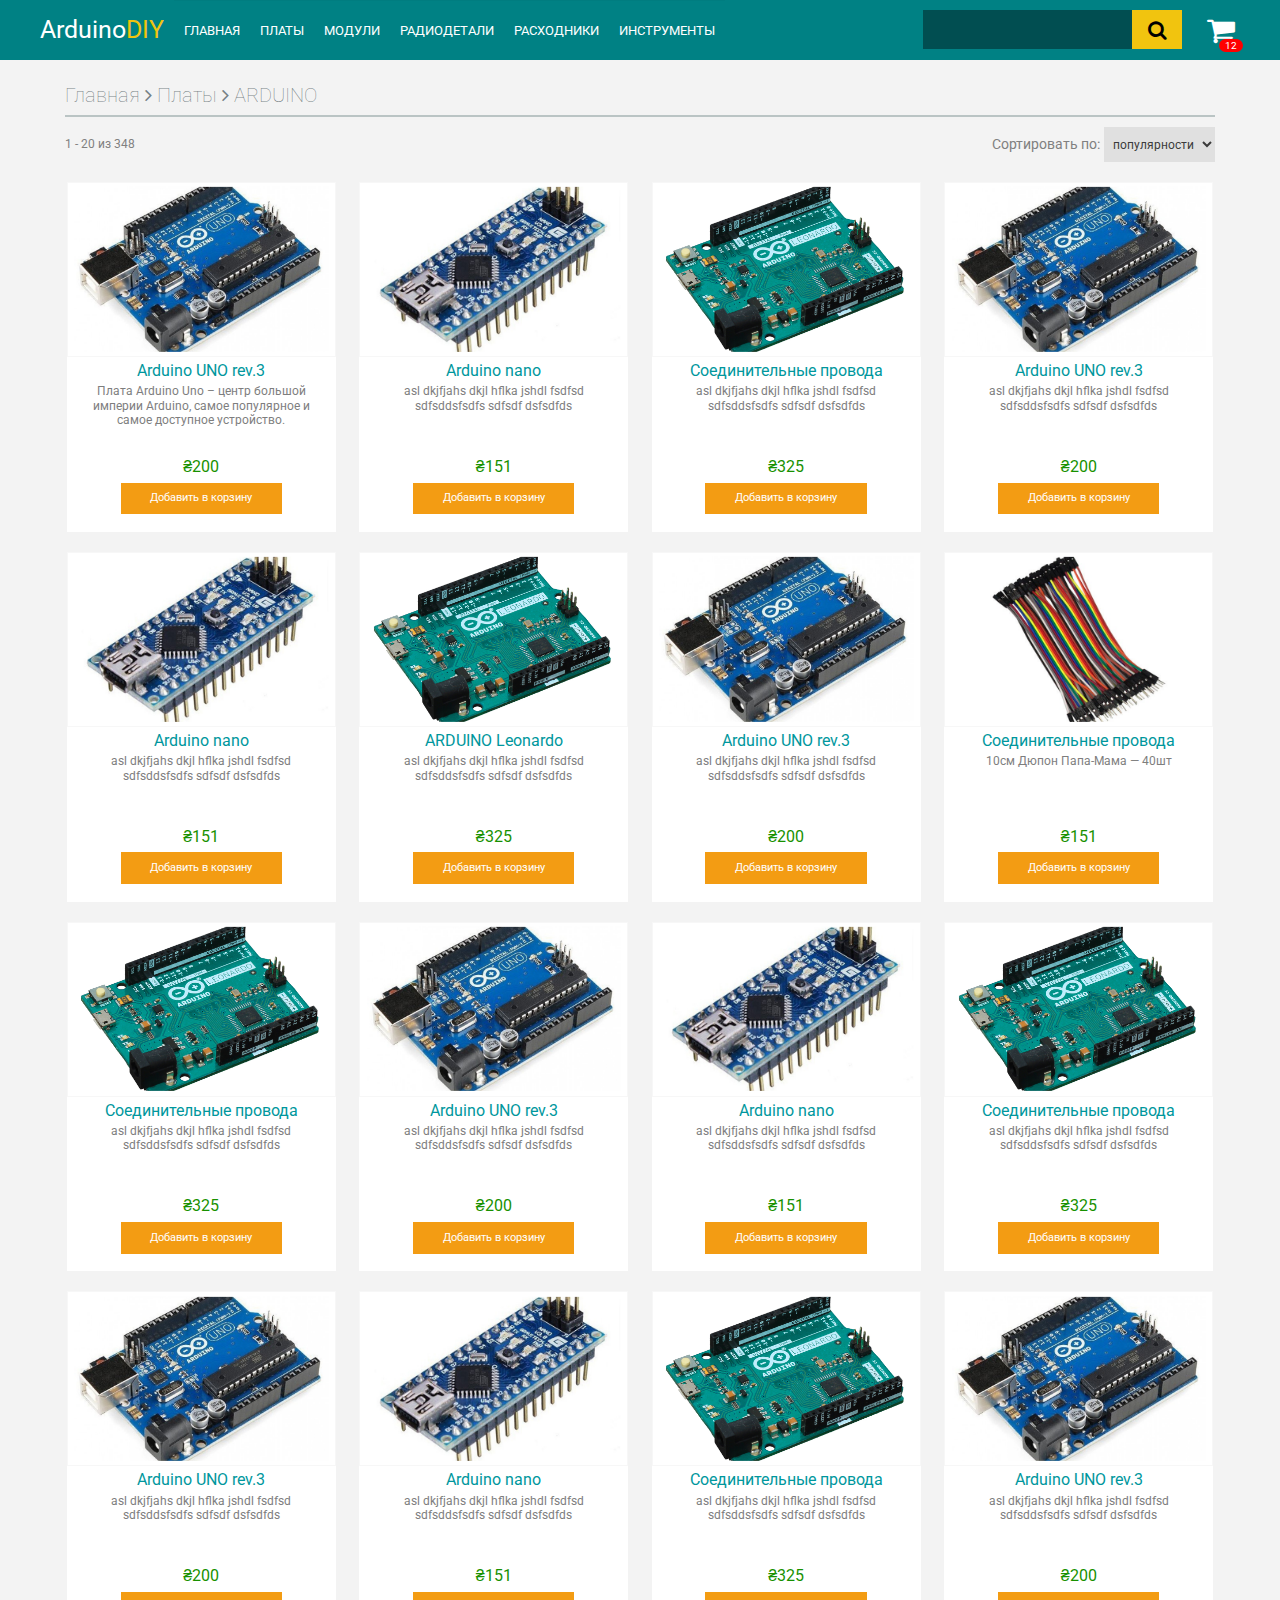
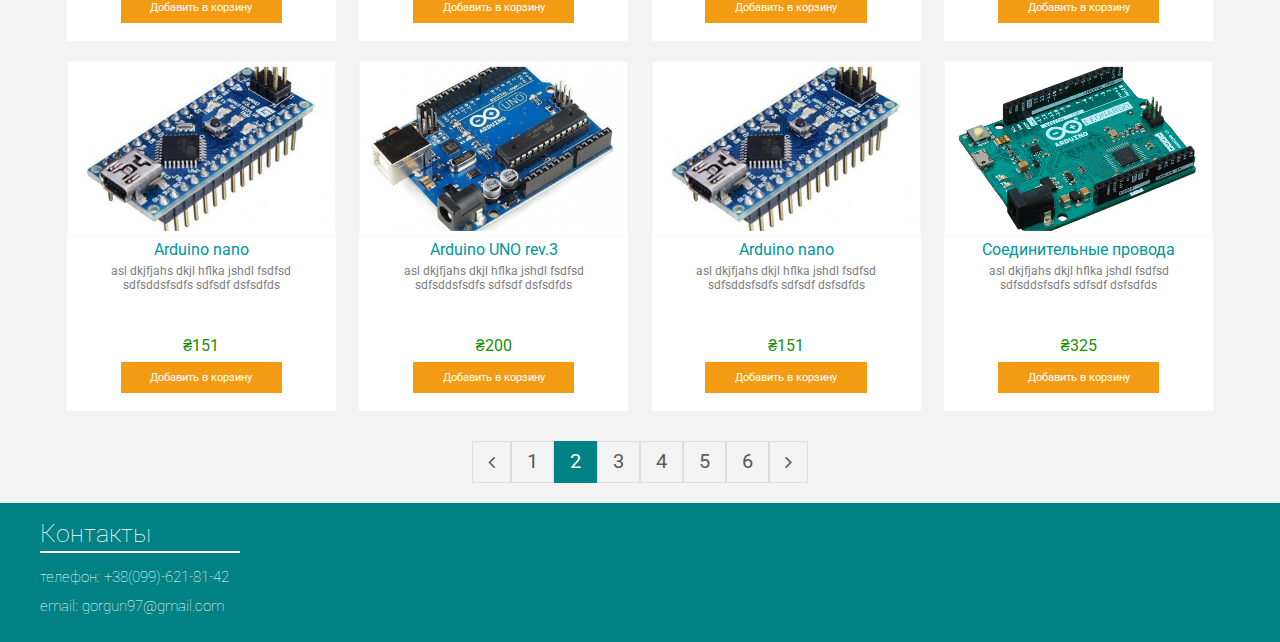
==== commit 3669f147: "1" ====
--- a/index.html
+++ b/index.html
@@ -181,9 +181,9 @@
 		<section class="section">
 			<div class="section__title">
 				<a href="#">Главная</a>
-				<span>></span>
+				<span><i class="fa fa-angle-right"></i></span>
 				<a href="#">Платы</a>
-				<span>></span>
+				<span><i class="fa fa-angle-right"></i></span>
 				<a href="#">ARDUINO</a>
 			</div>
 			<div class="section__sort">
@@ -210,9 +210,9 @@
 							</div>
 
 							<a href="mogo/index.html" class="product-info__name">Arduino UNO rev.3</a>
-							<p class="product-info__desc">asl dkjfjahs dkjl hflka jshdl fsdfsd sdfsddsfsdfs sdfsdf dsfsdfds</p>
-							<p class="product-info__id">₴200</p>
-							<a href="#" class="product-info__buy-btn">Купить</a>
+							<p class="product-info__desc">Плата Arduino Uno  – центр большой империи Arduino, самое популярное и самое доступное устройство. </p>
+							<p class="product-info__id">₴200</p>
+							<a href="#" class="product-info__buy-btn">Добавить в корзину</a>
 						</div>
 					</div>
 				</div>
@@ -225,7 +225,7 @@
 							<a href="#" class="product-info__name">Arduino nano</a>
 							<p class="product-info__desc">asl dkjfjahs dkjl hflka jshdl fsdfsd sdfsddsfsdfs sdfsdf dsfsdfds</p>
 							<p class="product-info__id">₴151</p>
-							<a href="#" class="product-info__buy-btn">Купить</a>
+							<a href="#" class="product-info__buy-btn">Добавить в корзину</a>
 						</div>
 					</div>
 				</div>
@@ -240,21 +240,21 @@
 							</a>
 							<p class="product-info__desc">asl dkjfjahs dkjl hflka jshdl fsdfsd sdfsddsfsdfs sdfsdf dsfsdfds</p>
 							<p class="product-info__id">₴325</p>
-							<a href="#" class="product-info__buy-btn">Купить</a>
-						</div>
-					</div>
-				</div>
-				<div class="product-card">
-					<div class="product-card__wrapper">
-						<div class="product-card__info">
-							<div class="product-info__img-box">
-								<a href="#"><img class="product-info__img" src="img/uno.jpg" alt="product"></a>
-							</div>
-
-							<a href="mogo/index.html" class="product-info__name">Arduino UNO rev.3</a>
-							<p class="product-info__desc">asl dkjfjahs dkjl hflka jshdl fsdfsd sdfsddsfsdfs sdfsdf dsfsdfds</p>
-							<p class="product-info__id">₴200</p>
-							<a href="#" class="product-info__buy-btn">Купить</a>
+							<a href="#" class="product-info__buy-btn">Добавить в корзину</a>
+						</div>
+					</div>
+				</div>
+				<div class="product-card">
+					<div class="product-card__wrapper">
+						<div class="product-card__info">
+							<div class="product-info__img-box">
+								<a href="#"><img class="product-info__img" src="img/uno.jpg" alt="product"></a>
+							</div>
+
+							<a href="mogo/index.html" class="product-info__name">Arduino UNO rev.3</a>
+							<p class="product-info__desc">asl dkjfjahs dkjl hflka jshdl fsdfsd sdfsddsfsdfs sdfsdf dsfsdfds</p>
+							<p class="product-info__id">₴200</p>
+							<a href="#" class="product-info__buy-btn">Добавить в корзину</a>
 						</div>
 					</div>
 				</div>
@@ -267,7 +267,7 @@
 							<a href="#" class="product-info__name">Arduino nano</a>
 							<p class="product-info__desc">asl dkjfjahs dkjl hflka jshdl fsdfsd sdfsddsfsdfs sdfsdf dsfsdfds</p>
 							<p class="product-info__id">₴151</p>
-							<a href="#" class="product-info__buy-btn">Купить</a>
+							<a href="#" class="product-info__buy-btn">Добавить в корзину</a>
 						</div>
 					</div>
 				</div>
@@ -282,20 +282,20 @@
 							</a>
 							<p class="product-info__desc">asl dkjfjahs dkjl hflka jshdl fsdfsd sdfsddsfsdfs sdfsdf dsfsdfds</p>
 							<p class="product-info__id">₴325</p>
-							<a href="#" class="product-info__buy-btn">Купить</a>
-						</div>
-					</div>
-				</div>
-				<div class="product-card">
-					<div class="product-card__wrapper">
-						<div class="product-card__info">
-							<div class="product-info__img-box">
-								<a href="#"><img class="product-info__img" src="img/uno.jpg" alt="product"></a>
-							</div>
-							<a href="mogo/index.html" class="product-info__name">Arduino UNO rev.3</a>
-							<p class="product-info__desc">asl dkjfjahs dkjl hflka jshdl fsdfsd sdfsddsfsdfs sdfsdf dsfsdfds</p>
-							<p class="product-info__id">₴200</p>
-							<a href="#" class="product-info__buy-btn">Купить</a>
+							<a href="#" class="product-info__buy-btn">Добавить в корзину</a>
+						</div>
+					</div>
+				</div>
+				<div class="product-card">
+					<div class="product-card__wrapper">
+						<div class="product-card__info">
+							<div class="product-info__img-box">
+								<a href="#"><img class="product-info__img" src="img/uno.jpg" alt="product"></a>
+							</div>
+							<a href="mogo/index.html" class="product-info__name">Arduino UNO rev.3</a>
+							<p class="product-info__desc">asl dkjfjahs dkjl hflka jshdl fsdfsd sdfsddsfsdfs sdfsdf dsfsdfds</p>
+							<p class="product-info__id">₴200</p>
+							<a href="#" class="product-info__buy-btn">Добавить в корзину</a>
 						</div>
 					</div>
 				</div>
@@ -308,7 +308,7 @@
 							<a href="#" class="product-info__name">Соединительные провода</a>
 							<p class="product-info__desc">10см Дюпон Папа-Мама — 40шт</p>
 							<p class="product-info__id">₴151</p>
-							<a href="#" class="product-info__buy-btn">Купить</a>
+							<a href="#" class="product-info__buy-btn">Добавить в корзину</a>
 						</div>
 					</div>
 				</div>
@@ -323,21 +323,21 @@
 							</a>
 							<p class="product-info__desc">asl dkjfjahs dkjl hflka jshdl fsdfsd sdfsddsfsdfs sdfsdf dsfsdfds</p>
 							<p class="product-info__id">₴325</p>
-							<a href="#" class="product-info__buy-btn">Купить</a>
-						</div>
-					</div>
-				</div>
-				<div class="product-card">
-					<div class="product-card__wrapper">
-						<div class="product-card__info">
-							<div class="product-info__img-box">
-								<a href="#"><img class="product-info__img" src="img/uno.jpg" alt="product"></a>
-							</div>
-
-							<a href="mogo/index.html" class="product-info__name">Arduino UNO rev.3</a>
-							<p class="product-info__desc">asl dkjfjahs dkjl hflka jshdl fsdfsd sdfsddsfsdfs sdfsdf dsfsdfds</p>
-							<p class="product-info__id">₴200</p>
-							<a href="#" class="product-info__buy-btn">Купить</a>
+							<a href="#" class="product-info__buy-btn">Добавить в корзину</a>
+						</div>
+					</div>
+				</div>
+				<div class="product-card">
+					<div class="product-card__wrapper">
+						<div class="product-card__info">
+							<div class="product-info__img-box">
+								<a href="#"><img class="product-info__img" src="img/uno.jpg" alt="product"></a>
+							</div>
+
+							<a href="mogo/index.html" class="product-info__name">Arduino UNO rev.3</a>
+							<p class="product-info__desc">asl dkjfjahs dkjl hflka jshdl fsdfsd sdfsddsfsdfs sdfsdf dsfsdfds</p>
+							<p class="product-info__id">₴200</p>
+							<a href="#" class="product-info__buy-btn">Добавить в корзину</a>
 						</div>
 					</div>
 				</div>
@@ -350,7 +350,7 @@
 							<a href="#" class="product-info__name">Arduino nano</a>
 							<p class="product-info__desc">asl dkjfjahs dkjl hflka jshdl fsdfsd sdfsddsfsdfs sdfsdf dsfsdfds</p>
 							<p class="product-info__id">₴151</p>
-							<a href="#" class="product-info__buy-btn">Купить</a>
+							<a href="#" class="product-info__buy-btn">Добавить в корзину</a>
 						</div>
 					</div>
 				</div>
@@ -365,21 +365,21 @@
 							</a>
 							<p class="product-info__desc">asl dkjfjahs dkjl hflka jshdl fsdfsd sdfsddsfsdfs sdfsdf dsfsdfds</p>
 							<p class="product-info__id">₴325</p>
-							<a href="#" class="product-info__buy-btn">Купить</a>
-						</div>
-					</div>
-				</div>
-				<div class="product-card">
-					<div class="product-card__wrapper">
-						<div class="product-card__info">
-							<div class="product-info__img-box">
-								<a href="#"><img class="product-info__img" src="img/uno.jpg" alt="product"></a>
-							</div>
-
-							<a href="mogo/index.html" class="product-info__name">Arduino UNO rev.3</a>
-							<p class="product-info__desc">asl dkjfjahs dkjl hflka jshdl fsdfsd sdfsddsfsdfs sdfsdf dsfsdfds</p>
-							<p class="product-info__id">₴200</p>
-							<a href="#" class="product-info__buy-btn">Купить</a>
+							<a href="#" class="product-info__buy-btn">Добавить в корзину</a>
+						</div>
+					</div>
+				</div>
+				<div class="product-card">
+					<div class="product-card__wrapper">
+						<div class="product-card__info">
+							<div class="product-info__img-box">
+								<a href="#"><img class="product-info__img" src="img/uno.jpg" alt="product"></a>
+							</div>
+
+							<a href="mogo/index.html" class="product-info__name">Arduino UNO rev.3</a>
+							<p class="product-info__desc">asl dkjfjahs dkjl hflka jshdl fsdfsd sdfsddsfsdfs sdfsdf dsfsdfds</p>
+							<p class="product-info__id">₴200</p>
+							<a href="#" class="product-info__buy-btn">Добавить в корзину</a>
 						</div>
 					</div>
 				</div>
@@ -392,7 +392,7 @@
 							<a href="#" class="product-info__name">Arduino nano</a>
 							<p class="product-info__desc">asl dkjfjahs dkjl hflka jshdl fsdfsd sdfsddsfsdfs sdfsdf dsfsdfds</p>
 							<p class="product-info__id">₴151</p>
-							<a href="#" class="product-info__buy-btn">Купить</a>
+							<a href="#" class="product-info__buy-btn">Добавить в корзину</a>
 						</div>
 					</div>
 				</div>
@@ -407,21 +407,21 @@
 							</a>
 							<p class="product-info__desc">asl dkjfjahs dkjl hflka jshdl fsdfsd sdfsddsfsdfs sdfsdf dsfsdfds</p>
 							<p class="product-info__id">₴325</p>
-							<a href="#" class="product-info__buy-btn">Купить</a>
-						</div>
-					</div>
-				</div>
-				<div class="product-card">
-					<div class="product-card__wrapper">
-						<div class="product-card__info">
-							<div class="product-info__img-box">
-								<a href="#"><img class="product-info__img" src="img/uno.jpg" alt="product"></a>
-							</div>
-
-							<a href="mogo/index.html" class="product-info__name">Arduino UNO rev.3</a>
-							<p class="product-info__desc">asl dkjfjahs dkjl hflka jshdl fsdfsd sdfsddsfsdfs sdfsdf dsfsdfds</p>
-							<p class="product-info__id">₴200</p>
-							<a href="#" class="product-info__buy-btn">Купить</a>
+							<a href="#" class="product-info__buy-btn">Добавить в корзину</a>
+						</div>
+					</div>
+				</div>
+				<div class="product-card">
+					<div class="product-card__wrapper">
+						<div class="product-card__info">
+							<div class="product-info__img-box">
+								<a href="#"><img class="product-info__img" src="img/uno.jpg" alt="product"></a>
+							</div>
+
+							<a href="mogo/index.html" class="product-info__name">Arduino UNO rev.3</a>
+							<p class="product-info__desc">asl dkjfjahs dkjl hflka jshdl fsdfsd sdfsddsfsdfs sdfsdf dsfsdfds</p>
+							<p class="product-info__id">₴200</p>
+							<a href="#" class="product-info__buy-btn">Добавить в корзину</a>
 						</div>
 					</div>
 				</div>
@@ -434,7 +434,34 @@
 							<a href="#" class="product-info__name">Arduino nano</a>
 							<p class="product-info__desc">asl dkjfjahs dkjl hflka jshdl fsdfsd sdfsddsfsdfs sdfsdf dsfsdfds</p>
 							<p class="product-info__id">₴151</p>
-							<a href="#" class="product-info__buy-btn">Купить</a>
+							<a href="#" class="product-info__buy-btn">Добавить в корзину</a>
+						</div>
+					</div>
+				</div>
+				<div class="product-card">
+					<div class="product-card__wrapper">
+						<div class="product-card__info">
+							<div class="product-info__img-box">
+								<a href="#"><img class="product-info__img" src="img/uno.jpg" alt="product"></a>
+							</div>
+
+							<a href="mogo/index.html" class="product-info__name">Arduino UNO rev.3</a>
+							<p class="product-info__desc">asl dkjfjahs dkjl hflka jshdl fsdfsd sdfsddsfsdfs sdfsdf dsfsdfds</p>
+							<p class="product-info__id">₴200</p>
+							<a href="#" class="product-info__buy-btn">Добавить в корзину</a>
+						</div>
+					</div>
+				</div>
+				<div class="product-card">
+					<div class="product-card__wrapper">
+						<div class="product-card__info">
+							<div class="product-info__img-box">
+								<a href="#"><img class="product-info__img" src="img/nano.jpg" alt="product"></a>
+							</div>
+							<a href="#" class="product-info__name">Arduino nano</a>
+							<p class="product-info__desc">asl dkjfjahs dkjl hflka jshdl fsdfsd sdfsddsfsdfs sdfsdf dsfsdfds</p>
+							<p class="product-info__id">₴151</p>
+							<a href="#" class="product-info__buy-btn">Добавить в корзину</a>
 						</div>
 					</div>
 				</div>
@@ -449,62 +476,21 @@
 							</a>
 							<p class="product-info__desc">asl dkjfjahs dkjl hflka jshdl fsdfsd sdfsddsfsdfs sdfsdf dsfsdfds</p>
 							<p class="product-info__id">₴325</p>
-							<a href="#" class="product-info__buy-btn">Купить</a>
-						</div>
-					</div>
-				</div>
-				<div class="product-card">
-					<div class="product-card__wrapper">
-						<div class="product-card__info">
-							<div class="product-info__img-box">
-								<a href="#"><img class="product-info__img" src="img/uno.jpg" alt="product"></a>
-							</div>
-
-							<a href="mogo/index.html" class="product-info__name">Arduino UNO rev.3</a>
-							<p class="product-info__desc">asl dkjfjahs dkjl hflka jshdl fsdfsd sdfsddsfsdfs sdfsdf dsfsdfds</p>
-							<p class="product-info__id">₴200</p>
-							<a href="#" class="product-info__buy-btn">Купить</a>
-						</div>
-					</div>
-				</div>
-				<div class="product-card">
-					<div class="product-card__wrapper">
-						<div class="product-card__info">
-							<div class="product-info__img-box">
-								<a href="#"><img class="product-info__img" src="img/nano.jpg" alt="product"></a>
-							</div>
-							<a href="#" class="product-info__name">Arduino nano</a>
-							<p class="product-info__desc">asl dkjfjahs dkjl hflka jshdl fsdfsd sdfsddsfsdfs sdfsdf dsfsdfds</p>
-							<p class="product-info__id">₴151</p>
-							<a href="#" class="product-info__buy-btn">Купить</a>
-						</div>
-					</div>
-				</div>
-				<div class="product-card">
-					<div class="product-card__wrapper">
-						<div class="product-card__info product-card__info">
-							<div class="product-info__img-box">
-								<a href=""><img class="product-info__img" src="img/leonardo.jpg" alt="product"></a>
-							</div>
-							<a href="#" class="product-info__name">
-								Соединительные провода
-							</a>
-							<p class="product-info__desc">asl dkjfjahs dkjl hflka jshdl fsdfsd sdfsddsfsdfs sdfsdf dsfsdfds</p>
-							<p class="product-info__id">₴325</p>
-							<a href="#" class="product-info__buy-btn">Купить</a>
-						</div>
-					</div>
-				</div>
-			</div>
+							<a href="#" class="product-info__buy-btn">Добавить в корзину</a>
+						</div>
+					</div>
+				</div>
+			</div>
+			
 			<div class="pagination">
-				<a href="#">«</a>
+				<a href="#"><span><i class="fa fa-angle-left"></i></span></a>
 				<a href="#">1</a>
 				<a href="#" class="active">2</a>
 				<a href="#">3</a>
 				<a href="#">4</a>
 				<a href="#">5</a>
 				<a href="#">6</a>
-				<a href="#">»</a>
+				<a href="#"><span><i class="fa fa-angle-right"></i></span></a>
 			</div>
 		</section>
 	</main>
--- a/css/style.css
+++ b/css/style.css
@@ -1,2 +1,2 @@
-*{font-family:Roboto,sans-serif}body{background-color:#f3f3f3}.header{height:60px;background-color:#008184;position:-webkit-sticky;position:sticky;top:0;z-index:2;width:100%}.header__wrap{height:100%;display:flex;justify-content:space-between;align-items:center;overflow:visible;position:relative}.header #menu__toggle{display:none}.header #menu__toggle:checked~.menu__btn>span{transform:rotate(45deg)}.header #menu__toggle:checked~.menu__btn>span:before{top:0;transform:rotate(0)}.header #menu__toggle:checked~.menu__btn>span:after{top:0;transform:rotate(90deg)}.header #menu__toggle:checked~.header__menu{visibility:visible;left:0}.header .menu__btn{display:flex;align-items:center;position:absolute;top:10px;left:20px;width:30px;height:40px;cursor:pointer;z-index:2}.header .menu__btn>span,.header .menu__btn>span:after,.header .menu__btn>span:before{display:block;position:absolute;width:100%;height:2px;background-color:#fff;transition-duration:.25s}.header .menu__btn>span:before{content:"";top:-10px}.header .menu__btn>span:after{content:"";top:10px}.header__logo{color:#fff;font-size:25px;margin-left:65px;transition:.5s;-webkit-user-select:none;-moz-user-select:none;-ms-user-select:none;user-select:none}.header__logo-light,.header__logo:hover{color:#f1c40f}.header__logo-mobile{color:#fff;font-size:25px;margin-left:65px;padding:20px 0;transition:.5s;-webkit-user-select:none;-moz-user-select:none;-ms-user-select:none;user-select:none}.header__logo-mobile:hover{color:#f1c40f}.header__search .search{margin:10px;display:flex;height:40px;min-height:20px;outline:none}.header__search input[type=search]{height:39px;position:relative;border-radius:0;border:none;outline:none;width:100%;background-color:#008184;padding-left:20px;color:#f1c40f}.header__search input[type=search]::-webkit-search-cancel-button{display:none}.header__search button{outline:none;right:0;top:5px;width:60px;height:39px;border:none;background-color:#f1c40f;font-size:20px}.header__search button:active{background-color:#6f5b08}.header__search button:hover{background-color:#b1900d}.header__menu{z-index:1;display:flex;flex-direction:column;position:fixed;visibility:hidden;top:0;left:-100%;width:100%;height:1000px;margin:0;padding:0;list-style:none;background-color:#014e51;box-shadow:1px 0 6px rgba(0,0,0,.2);transition-duration:.25s}.header__menu .header__links{overflow:auto;height:70vh;background:#014e51;margin:10px}.header__menu .header__links ul{margin:0;padding:0}.header__menu .header__links ul li{border-top:1px solid rgba(0,96,98,.088)}.header__menu .header__links ul li a{color:#fff;display:block;font-size:1.1em;line-height:normal;padding:12px 20px;text-decoration:none}.header__menu .header__links ul li a:hover{background:#008184;color:#f39c13;text-decoration:none}.header__menu .header__links ul ul{border-bottom:none}.header__menu .header__links ul ul li{border-top:1px solid rgba(0,96,98,.088);background:#014e51}.header__menu .header__links ul ul li a{color:#fff;display:block;font-size:1em;line-height:normal;padding:.5em 1em .5em 2.5em}.header__menu .header__links ul li.has-subnav .accordion-btn{color:#fff;background:hsla(0,0%,100%,.15);font-size:16px}.header__menu .header__links ul li.has-subnav .accordion-btn:hover{color:#f39c13}.header__cart{color:#fff;font-size:30px;width:30px;height:30px;margin:15px;transition:.5s;cursor:pointer}.header__cart:hover{color:#f1c40f}.header__cart-count{color:#fff;position:relative;bottom:20px;left:12px;background-color:red;padding:1px 6px;border-radius:25px;font-size:10px;z-index:0;-webkit-user-select:none;-moz-user-select:none;-ms-user-select:none;user-select:none}.header__basket{display:none}.header__basket-open{display:block;background-color:#ebebeb;box-shadow:5px #000;border:1px solid #6f6f6f;border-top:none;width:400px;position:absolute;right:0;top:60px}.header__basket-items{padding:0;margin:0;overflow:auto;max-height:400px}.header__basket-item{background-color:#fff;margin:5px}.header__basket-item .counter .counterBut{border-radius:0;border:none;height:100%;width:35px;transition:.5s}.header__basket-item .counter .counterBut:hover{background-color:#008184;color:#fff}.header__basket-item .counter .fieldCount{width:50px;border-radius:0;border:0;background-color:#f1f1f1;height:100%;text-align:center}.header__basket-img{height:60px}.header__basket-link{display:block;width:100%;padding-left:10px;color:#008184}.header__basket-cost{color:green;font-size:20px}.header__basket-delete{color:red;font-size:20px;border-radius:0;border:none;height:100%;width:35px}.header__basket-delete:hover{background-color:#008184}.header__basket-desc{display:flex;align-items:center;justify-content:space-between;padding:10px 10px 0}.header__basket-control{padding:10px;height:50px}.header__basket-buttons,.header__basket-control{display:flex;justify-content:space-between}.header__basket-btn{margin:10px 5px;border-radius:0;border:none;background-color:#008184;color:#fff;padding:10px 20px}main .section__title{display:block;font-size:20px;margin:0 25px;font-weight:100;padding:25px 0 10px;border-bottom:2px solid #bac4c4}main .section__title,main .section__title a{color:rgba(78,91,97,.76)}main .section__title a:hover{color:#008184;transition:.5s}main .section__sort{margin:20px 25px;display:flex;justify-content:space-between;align-items:center}main .section__sort_wrap{float:right}main .section__sort_desc{color:grey;font-size:12px}main .section__sort_select{padding:0 5px;outline:none;height:25px;border:none;border-radius:0;background-color:#e0e0e0;color:#3b3b3b;font-size:12px}main .section__sort_select:checked{background-color:#d1d1d1}main .section__sort .section__item_counter{color:grey;font-size:12px}main .section .product-grid{font-size:0;text-align:left;margin:3% 15px 0;display:flex;flex-wrap:wrap}main .section .product-grid .product-card{width:98%;margin:10px 1%;display:inline-block}main .section .product-grid .product-card__wrapper{position:relative;width:100%;padding-bottom:120%}main .section .product-grid .product-card__info{position:absolute;width:100%;height:100%;font-size:10vw}main .section .product-grid .product-card__info .product-info__img-box{position:relative;height:50%;width:100%;border:1px solid hsla(0,0%,89.4%,.31)}main .section .product-grid .product-card__info .product-info__img{position:absolute;top:50%;left:50%;transform:translate(-50%,-50%);margin:0 auto;max-width:100%;height:100%;width:100%;-o-object-fit:cover;object-fit:cover;display:block}main .section .product-grid .product-card__info .product-info__name{display:block;text-align:center;color:#00979d;font-size:45%;line-height:1.1;height:5%;margin:15px}main .section .product-grid .product-card__info .product-info__desc{font-size:20px;text-align:center;height:15%;margin:0 15px;color:#606060;line-height:1.2}main .section .product-grid .product-card__info .product-info__id{color:#189100;font-size:50%;text-align:center}main .section .product-grid .product-card__info .product-info__buy-btn{color:#fff;font-family:Roboto,sans-serif;font-size:45%;text-decoration:none;-webkit-user-select:none;-moz-user-select:none;-ms-user-select:none;user-select:none;background:#f39c13;padding:.7em 1.5em;outline:none;border:none;margin:2% 20% 0;width:60%}main .section .product-grid .product-card__info .product-info__buy-btn:active,main .section .product-grid .product-card__info .product-info__buy-btn:hover{background-color:#f1c40f}main .section .pagination{margin:20px 0;display:flex;width:100%;justify-content:center}main .section .pagination a{font-size:20px;color:#5b5b5b;float:left;padding:10px 15px;text-decoration:none;transition:background-color .3s;border:1px solid #ddd}main .section .pagination a.active{background-color:#008184;color:#fff;border:1px solid #008184}main .section .pagination a:hover:not(.active){background-color:#ddd}.footer{width:100%;background-color:#008184}.footer__wrapper{margin:0 20px}.footer__contacts{display:flex;flex-direction:column;padding-bottom:50px}.footer__contacts_title{color:#fff;font-size:20px;font-weight:100;padding:20px 0 5px;border-bottom:2px solid #fff;margin-bottom:10px}.footer__contacts a{padding:5px 0;color:#fff;font-weight:100;transition:.5s;font-size:12px}.footer__contacts a:hover{color:#f1c40f}@media (min-width:576px){.header__menu{width:80%}main .section .product-grid .product-card{width:48%}main .section .product-grid .product-card__info{position:absolute;width:100%;height:100%;font-size:10vw}main .section .product-grid .product-card__info .product-info__name{font-size:30%}main .section .product-grid .product-card__info .product-info__desc{font-size:20%}main .section .product-grid .product-card__info .product-info__id{font-size:30%;height:0}main .section .product-grid .product-card__info .product-info__buy-btn{font-size:20%;margin:0 20%}}@media (min-width:768px){.header__menu{width:80%}main .section .product-grid .product-card{width:48%}main .section .product-grid .product-card__info{position:absolute;width:100%;height:100%;font-size:10vw}main .section .product-grid .product-card__info .product-info__name{font-size:30%}main .section .product-grid .product-card__info .product-info__desc{font-size:20%}main .section .product-grid .product-card__info .product-info__id{font-size:30%;height:0}main .section .product-grid .product-card__info .product-info__buy-btn{font-size:20%;margin:0 20%}}@media (min-width:960px){.header .accordion-btn{display:none!important}.header__wrap{width:1200px;margin:0 auto;overflow:visible;display:flex;align-items:center}.header .menu__btn{display:none}.header__logo{color:#fff;font-size:25px;margin-left:0;transition:.5s}.header__logo-light,.header__logo:hover{color:#f1c40f}.header__logo-mobile{display:none}.header__logo-mobile:hover{color:#f1c40f}.header__search{order:1}.header__search input[type=search]{background-color:#014e51}.header__menu{align-items:center;flex-direction:row;justify-content:space-between;position:static;visibility:visible;width:100%;height:60px;background-color:#008184;box-shadow:none}.header__menu .header__links{overflow:visible;height:auto}.header__menu .header__links .accordion-btn-wrap{display:none}.header__menu .header__links .dropdown__wrapper{display:flex;background-color:#008184}.header__menu .header__links .dropbtn{font-size:.8em;padding:20px 10px;margin:0!important;transition:.5s;text-transform:uppercase}.header__menu .header__links .dropbtn:hover{background-color:#014e51}.header__menu .header__links .dropdown-content{display:block;position:absolute;z-index:1;width:250px}.header__menu .header__links .dropdown-content li{background-color:#008184}.header__menu .header__links .dropdown-content li a:hover{background-color:#014e51}.header__menu .header__links .dropdown-content a{padding:12px 16px}.header__menu .header__links .dropdown:hover .dropdown-content{display:block!important}.header__cart{color:#fff;font-size:30px;width:30px;height:30px;margin:15px 5px 15px 15px;transition:.5s}.header__cart:hover{color:#f1c40f}.header__cart-count{color:#fff;position:relative;bottom:20px;left:12px;background-color:red;padding:1px 6px;border-radius:25px;font-size:10px;z-index:0}.main{display:flex;max-width:1200px;margin:0 auto}.main .aside{width:20%;height:500px;background-color:#fff;margin:10px}.main .aside__links{padding:0;margin:20px}.main .aside__link{color:#008184;width:100%;font-size:20px;padding:10px 0;display:block;cursor:pointer}.main .aside__link:hover{color:#014e51}.main .section{width:100%}.main .section__title{display:block;font-size:20px;margin:0 25px;font-weight:100;padding:25px 0 10px;border-bottom:2px solid #bac4c4}.main .section__title,.main .section__title a{color:rgba(78,91,97,.76)}.main .section__title a:hover{color:#008184;transition:.5s}.main .section__sort{margin:10px 25px;display:flex;justify-content:space-between;align-items:center}.main .section__sort_wrap{float:right}.main .section__sort_desc{color:grey;font-size:12px}.main .section__sort_select{padding:0 5px;outline:none;height:25px;border:none;border-radius:0;background-color:#e0e0e0;color:#3b3b3b;font-size:12px}.main .section__sort_select:checked{background-color:#d1d1d1}.main .section__sort .section__item_counter{color:grey;font-size:12px}.main .section .product-grid{font-size:0;text-align:left;margin:0 15px;display:flex;flex-wrap:wrap}.main .section .product-grid .product-card{width:23%;margin:10px 1%;display:inline-block;background-color:#fff}.main .section .product-grid .product-card__wrapper{position:relative;width:100%;padding-bottom:120%}.main .section .product-grid .product-card__info{position:absolute;width:100%;height:100%;font-size:10vw}.main .section .product-grid .product-card__info .product-info__img-box{position:relative;height:55%;width:100%;border:1px solid hsla(0,0%,89.4%,.31)}.main .section .product-grid .product-card__info .product-info__img{position:absolute;top:50%;left:50%;transform:translate(-50%,-50%);margin:0 auto;max-width:100%;height:95%;width:95%;-o-object-fit:cover;object-fit:cover;display:block}.main .section .product-grid .product-card__info .product-info__name{display:block;text-align:center;color:#00979d;font-size:20px;line-height:1.1;height:8%;margin:0}.main .section .product-grid .product-card__info .product-info__desc{font-size:14px;font-weight:100;text-align:center;height:15%;margin:0;color:grey;line-height:1.2}.main .section .product-grid .product-card__info .product-info__id{color:#189100;height:5%;font-size:20px;margin-bottom:2%;text-align:center}.main .section .product-grid .product-card__info .product-info__buy-btn{color:#fff;font-family:Roboto,sans-serif;font-size:18px;text-decoration:none;-webkit-user-select:none;-moz-user-select:none;-ms-user-select:none;user-select:none;background:#f39c13;padding:.7em 1.5em;outline:none;border:none;margin:0 20%;width:60%;height:auto;display:block;text-align:center}.main .section .product-grid .product-card__info .product-info__buy-btn:active,.main .section .product-grid .product-card__info .product-info__buy-btn:hover{background-color:#f1c40f}.main .section .product-grid .product-card__info .product-info__buy-link{font-size:5px;height:10%;position:relative}.main .section .pagination{margin:20px 0;display:flex;width:100%;justify-content:center}.main .section .pagination a{font-size:20px;color:#5b5b5b;float:left;padding:10px 15px;text-decoration:none;transition:background-color .3s;border:1px solid #ddd}.main .section .pagination a.active{background-color:#008184;color:#fff;border:1px solid #008184}.main .section .pagination a:hover:not(.active){background-color:#ddd}.footer{width:100%;background-color:#008184}.footer__wrapper{width:1200px;margin:0 auto}.footer__contacts{display:flex;flex-direction:column;padding-bottom:50px;width:200px}.footer__contacts_title{color:#fff;font-size:25px;font-weight:100;padding:20px 0 5px;border-bottom:2px solid #fff;margin-bottom:10px}.footer__contacts a{padding:8px 0;color:#fff;font-weight:100;transition:.5s;font-size:15px}.footer__contacts a:hover{color:#f1c40f}}
-/*# sourceMappingURL=[data-uri] */
+*{font-family:Roboto,sans-serif}body{background-color:#f3f3f3}.header{height:60px;background-color:#008184;position:-webkit-sticky;position:sticky;top:0;z-index:2;width:100%}.header__wrap{height:100%;display:flex;justify-content:space-between;align-items:center;overflow:visible;position:relative}.header #menu__toggle{display:none}.header #menu__toggle:checked~.menu__btn>span{transform:rotate(45deg)}.header #menu__toggle:checked~.menu__btn>span:before{top:0;transform:rotate(0)}.header #menu__toggle:checked~.menu__btn>span:after{top:0;transform:rotate(90deg)}.header #menu__toggle:checked~.header__menu{visibility:visible;left:0}.header .menu__btn{display:flex;align-items:center;position:absolute;top:10px;left:20px;width:30px;height:40px;cursor:pointer;z-index:2}.header .menu__btn>span,.header .menu__btn>span:after,.header .menu__btn>span:before{display:block;position:absolute;width:100%;height:2px;background-color:#fff;transition-duration:.25s}.header .menu__btn>span:before{content:"";top:-10px}.header .menu__btn>span:after{content:"";top:10px}.header__logo{color:#fff;font-size:25px;margin-left:65px;transition:.5s;-webkit-user-select:none;-moz-user-select:none;-ms-user-select:none;user-select:none}.header__logo-light,.header__logo:hover{color:#f1c40f}.header__logo-mobile{color:#fff;font-size:25px;margin-left:65px;padding:20px 0;transition:.5s;-webkit-user-select:none;-moz-user-select:none;-ms-user-select:none;user-select:none}.header__logo-mobile:hover{color:#f1c40f}.header__search .search{margin:10px;display:flex;height:40px;min-height:20px;outline:none}.header__search input[type=search]{height:39px;position:relative;border-radius:0;border:none;outline:none;width:100%;background-color:#008184;padding-left:20px;color:#f1c40f}.header__search input[type=search]::-webkit-search-cancel-button{display:none}.header__search button{outline:none;right:0;top:5px;width:60px;height:39px;border:none;background-color:#f1c40f;font-size:20px}.header__search button:active{background-color:#6f5b08}.header__search button:hover{background-color:#b1900d}.header__menu{z-index:1;display:flex;flex-direction:column;position:fixed;visibility:hidden;top:0;left:-100%;width:100%;height:1000px;margin:0;padding:0;list-style:none;background-color:#014e51;box-shadow:1px 0 6px rgba(0,0,0,.2);transition-duration:.25s}.header__menu .header__links{overflow:auto;height:70vh;background:#014e51;margin:10px}.header__menu .header__links ul{margin:0;padding:0}.header__menu .header__links ul li{border-top:1px solid rgba(0,96,98,.088)}.header__menu .header__links ul li a{color:#fff;display:block;font-size:1.1em;line-height:normal;padding:12px 20px;text-decoration:none}.header__menu .header__links ul li a:hover{background:#008184;color:#f39c13;text-decoration:none}.header__menu .header__links ul ul{border-bottom:none}.header__menu .header__links ul ul li{border-top:1px solid rgba(0,96,98,.088);background:#014e51}.header__menu .header__links ul ul li a{color:#fff;display:block;font-size:1em;line-height:normal;padding:.5em 1em .5em 2.5em}.header__menu .header__links ul li.has-subnav .accordion-btn{color:#fff;background:hsla(0,0%,100%,.15);font-size:16px}.header__menu .header__links ul li.has-subnav .accordion-btn:hover{color:#f39c13}.header__cart{color:#fff;font-size:30px;width:30px;height:30px;margin:15px;transition:.5s;cursor:pointer}.header__cart:hover{color:#f1c40f}.header__cart-count{color:#fff;position:relative;bottom:20px;left:12px;background-color:red;padding:1px 6px;border-radius:25px;font-size:10px;z-index:0;-webkit-user-select:none;-moz-user-select:none;-ms-user-select:none;user-select:none}.header__basket{display:none}.header__basket-open{display:block;background-color:#ebebeb;border:1px solid #bdbdbd;border-top:none;position:absolute;right:0;top:60px}.header__basket-items{padding:0;margin:0;overflow:auto;max-height:65vh}.header__basket-item{background-color:#fff;margin:5px}.header__basket-item .counter .counterBut{border-radius:0;border:none;height:100%;width:35px;transition:.5s;outline:none}.header__basket-item .counter .counterBut:hover{background-color:#008184;color:#fff}.header__basket-item .counter .fieldCount{width:50px;border-radius:0;border:0;background-color:#f1f1f1;height:100%;text-align:center;outline:none}.header__basket-img{height:60px}.header__basket-link{display:block;width:100%;padding:0 10px;color:#008184}.header__basket-cost{color:green;font-size:20px}.header__basket-delete{color:red;font-size:20px;border-radius:0;border:none;height:100%;width:35px;outline:none;transition:.5s}.header__basket-delete:hover{background-color:#008184}.header__basket-desc{display:flex;align-items:center;justify-content:space-between;padding:10px 10px 0}.header__basket-control{padding:10px;height:50px}.header__basket-buttons,.header__basket-control{display:flex;justify-content:space-between}.header__basket-btn{margin:10px 5px;border-radius:0;border:none;background-color:#008184;color:#fff;padding:10px 20px;outline:none;cursor:pointer}.header__basket-btn:hover{background-color:#014e51}main .section__title{display:block;font-size:20px;margin:0 25px;font-weight:100;padding:25px 0 10px;border-bottom:2px solid #bac4c4}main .section__title,main .section__title a{color:rgba(78,91,97,.76)}main .section__title a:hover{color:#008184;transition:.5s}main .section__sort{margin:10px 25px;display:flex;justify-content:space-between;align-items:center}main .section__sort_wrap{float:right}main .section__sort_desc{color:grey;font-size:14px}main .section__sort_select{padding:0 5px;outline:none;height:35px;border:none;border-radius:0;background-color:#e0e0e0;color:#3b3b3b;font-size:14px}main .section__sort_select:checked{background-color:#d1d1d1}main .section__sort .section__item_counter{color:grey;font-size:14px}main .section .product-grid{font-size:0;text-align:left;margin:3% 15px 0;display:flex;flex-wrap:wrap}main .section .product-grid .product-card{width:98%;margin:10px 1%;display:inline-block;background-color:#fff}main .section .product-grid .product-card__wrapper{position:relative;width:100%;padding-bottom:120%}main .section .product-grid .product-card__info{position:absolute;width:100%;height:100%;font-size:10vw}main .section .product-grid .product-card__info .product-info__img-box{position:relative;height:60%;width:100%;border:1px solid hsla(0,0%,89.4%,.31)}main .section .product-grid .product-card__info .product-info__img{position:absolute;top:50%;left:50%;transform:translate(-50%,-50%);margin:0 auto;max-width:100%;height:95%;width:95%;-o-object-fit:cover;object-fit:cover;display:block}main .section .product-grid .product-card__info .product-info__name{display:block;text-align:center;color:#00979d;font-size:6vw;line-height:1.1;height:5%;margin:1%}main .section .product-grid .product-card__info .product-info__desc{font-size:3vw;text-align:center;height:12%;margin:2%;color:#7e7e7e;line-height:1.2}main .section .product-grid .product-card__info .product-info__id{color:#189100;font-size:5vw;text-align:center;height:5%}main .section .product-grid .product-card__info .product-info__buy-btn{color:#fff;font-family:Roboto,sans-serif;font-size:4vw;text-decoration:none;-webkit-user-select:none;-moz-user-select:none;-ms-user-select:none;user-select:none;background:#f39c13;padding:4%;outline:none;border:none;margin:1% 20%;width:60%;height:auto;display:block;text-align:center}main .section .product-grid .product-card__info .product-info__buy-btn:active,main .section .product-grid .product-card__info .product-info__buy-btn:hover{background-color:#f1c40f}main .section .pagination{margin:20px 0;display:flex;width:100%;justify-content:center}main .section .pagination a{font-size:20px;color:#5b5b5b;float:left;padding:10px 15px;text-decoration:none;transition:background-color .3s;border:1px solid #ddd}main .section .pagination a.active{background-color:#008184;color:#fff;border:1px solid #008184}main .section .pagination a:hover:not(.active){background-color:#ddd}.footer{width:100%;background-color:#008184}.footer__wrapper{margin:0 20px}.footer__contacts{display:flex;flex-direction:column;padding-bottom:20px}.footer__contacts_title{color:#fff;font-size:20px;font-weight:100;padding:20px 0 5px;border-bottom:2px solid #fff;margin-bottom:10px}.footer__contacts a{padding:5px 0;color:#fff;font-weight:100;transition:.5s;font-size:12px}.footer__contacts a:hover{color:#f1c40f}@media (min-width:576px){.header__menu{width:80%}main .section .product-grid .product-card{width:48%}main .section .product-grid .product-card__info{position:absolute;width:100%;height:100%;font-size:10vw}main .section .product-grid .product-card__info .product-info__img-box{position:relative;height:55%;width:100%;border:1px solid hsla(0,0%,89.4%,.31)}main .section .product-grid .product-card__info .product-info__name{font-size:26%;height:5%;margin:2%}main .section .product-grid .product-card__info .product-info__desc{font-size:18%}main .section .product-grid .product-card__info .product-info__id{font-size:30%;height:5%;margin:5px}main .section .product-grid .product-card__info .product-info__buy-btn{font-size:20%;margin:0 20%}}@media (min-width:768px){.header__menu{width:80%}main .section .product-grid .product-card{width:31%}main .section .product-grid .product-card__info{position:absolute;width:100%;height:100%;font-size:10vw}main .section .product-grid .product-card__info .product-info__img-box{position:relative;height:55%;width:100%;border:1px solid hsla(0,0%,89.4%,.31)}main .section .product-grid .product-card__info .product-info__name{font-size:20%;height:5%;margin:5px}main .section .product-grid .product-card__info .product-info__desc{font-size:14%}main .section .product-grid .product-card__info .product-info__id{font-size:20%;height:5%;margin-top:10px}main .section .product-grid .product-card__info .product-info__buy-btn{font-size:15%;margin:0 15%;width:70%}}@media (min-width:960px){.header .accordion-btn{display:none!important}.header__wrap{max-width:1240px;margin:0 auto;padding:0 20px;overflow:visible;display:flex;align-items:center}.header .menu__btn{display:none}.header__logo{color:#fff;font-size:25px;margin-left:0;transition:.5s}.header__logo-light,.header__logo:hover{color:#f1c40f}.header__logo-mobile{display:none}.header__logo-mobile:hover{color:#f1c40f}.header__search{order:1}.header__search input[type=search]{background-color:#014e51}.header__menu{align-items:center;flex-direction:row;justify-content:space-between;position:static;visibility:visible;width:100%;height:60px;background-color:#008184;box-shadow:none}.header__menu .header__links{overflow:visible;height:auto}.header__menu .header__links .accordion-btn-wrap{display:none}.header__menu .header__links .dropdown__wrapper{display:flex;background-color:#008184}.header__menu .header__links .dropbtn{font-size:.8em;padding:22px 10px;margin:0!important;transition:.5s;text-transform:uppercase}.header__menu .header__links .dropbtn:hover{background-color:#014e51;color:#f1c40f}.header__menu .header__links .dropdown-content{display:block;position:absolute;z-index:1;width:250px}.header__menu .header__links .dropdown-content li{background-color:#008184}.header__menu .header__links .dropdown-content li a:hover{background-color:#014e51;color:#f1c40f}.header__menu .header__links .dropdown-content a{padding:12px 16px}.header__menu .header__links .dropdown:hover .dropdown-content{display:block!important}.header__cart{color:#fff;font-size:30px;width:30px;height:30px;margin:15px 5px 15px 15px;transition:.5s}.header__cart:hover{color:#f1c40f}.header__cart-count{color:#fff;position:relative;bottom:20px;left:12px;background-color:red;padding:1px 6px;border-radius:25px;font-size:10px;z-index:0}.main{display:flex;max-width:1200px;margin:0 auto}.main .section{width:100%}.main .section__sort .section__item_counter,.main .section__sort_select{font-size:12px}.main .section .product-grid{margin:0 15px}.main .section .product-grid .product-card{width:23%}.main .section .product-grid .product-card__wrapper{padding-bottom:130%}.main .section .product-grid .product-card__info .product-info__img-box{height:50%}.main .section .product-grid .product-card__info .product-info__name{color:#00979d;font-size:16px;height:5%;margin:5px 0}.main .section .product-grid .product-card__info .product-info__desc{font-size:12px;padding:0 10px;height:20%;margin:5px 0 0}.main .section .product-grid .product-card__info .product-info__id{height:5%;font-size:16px;margin:2%}.main .section .product-grid .product-card__info .product-info__buy-btn{font-size:11px;margin:0 20%;width:60%}.main .section .pagination{margin:20px 0;display:flex;width:100%;justify-content:center}.main .section .pagination a{font-size:20px;color:#5b5b5b;float:left;padding:10px 15px;text-decoration:none;transition:background-color .3s;border:1px solid #ddd}.main .section .pagination a.active{background-color:#008184;color:#fff;border:1px solid #008184}.main .section .pagination a:hover:not(.active){background-color:#ddd}.footer{width:100%;background-color:#008184}.footer__wrapper{width:1200px;margin:0 auto}.footer__contacts{display:flex;flex-direction:column;padding-bottom:20px;width:200px}.footer__contacts_title{color:#fff;font-size:25px;font-weight:100;padding:20px 0 5px;border-bottom:2px solid #fff;margin-bottom:10px}.footer__contacts a{padding:8px 0;color:#fff;font-weight:100;transition:.5s;font-size:15px}.footer__contacts a:hover{color:#f1c40f}}
+/*# sourceMappingURL=[data-uri] */
